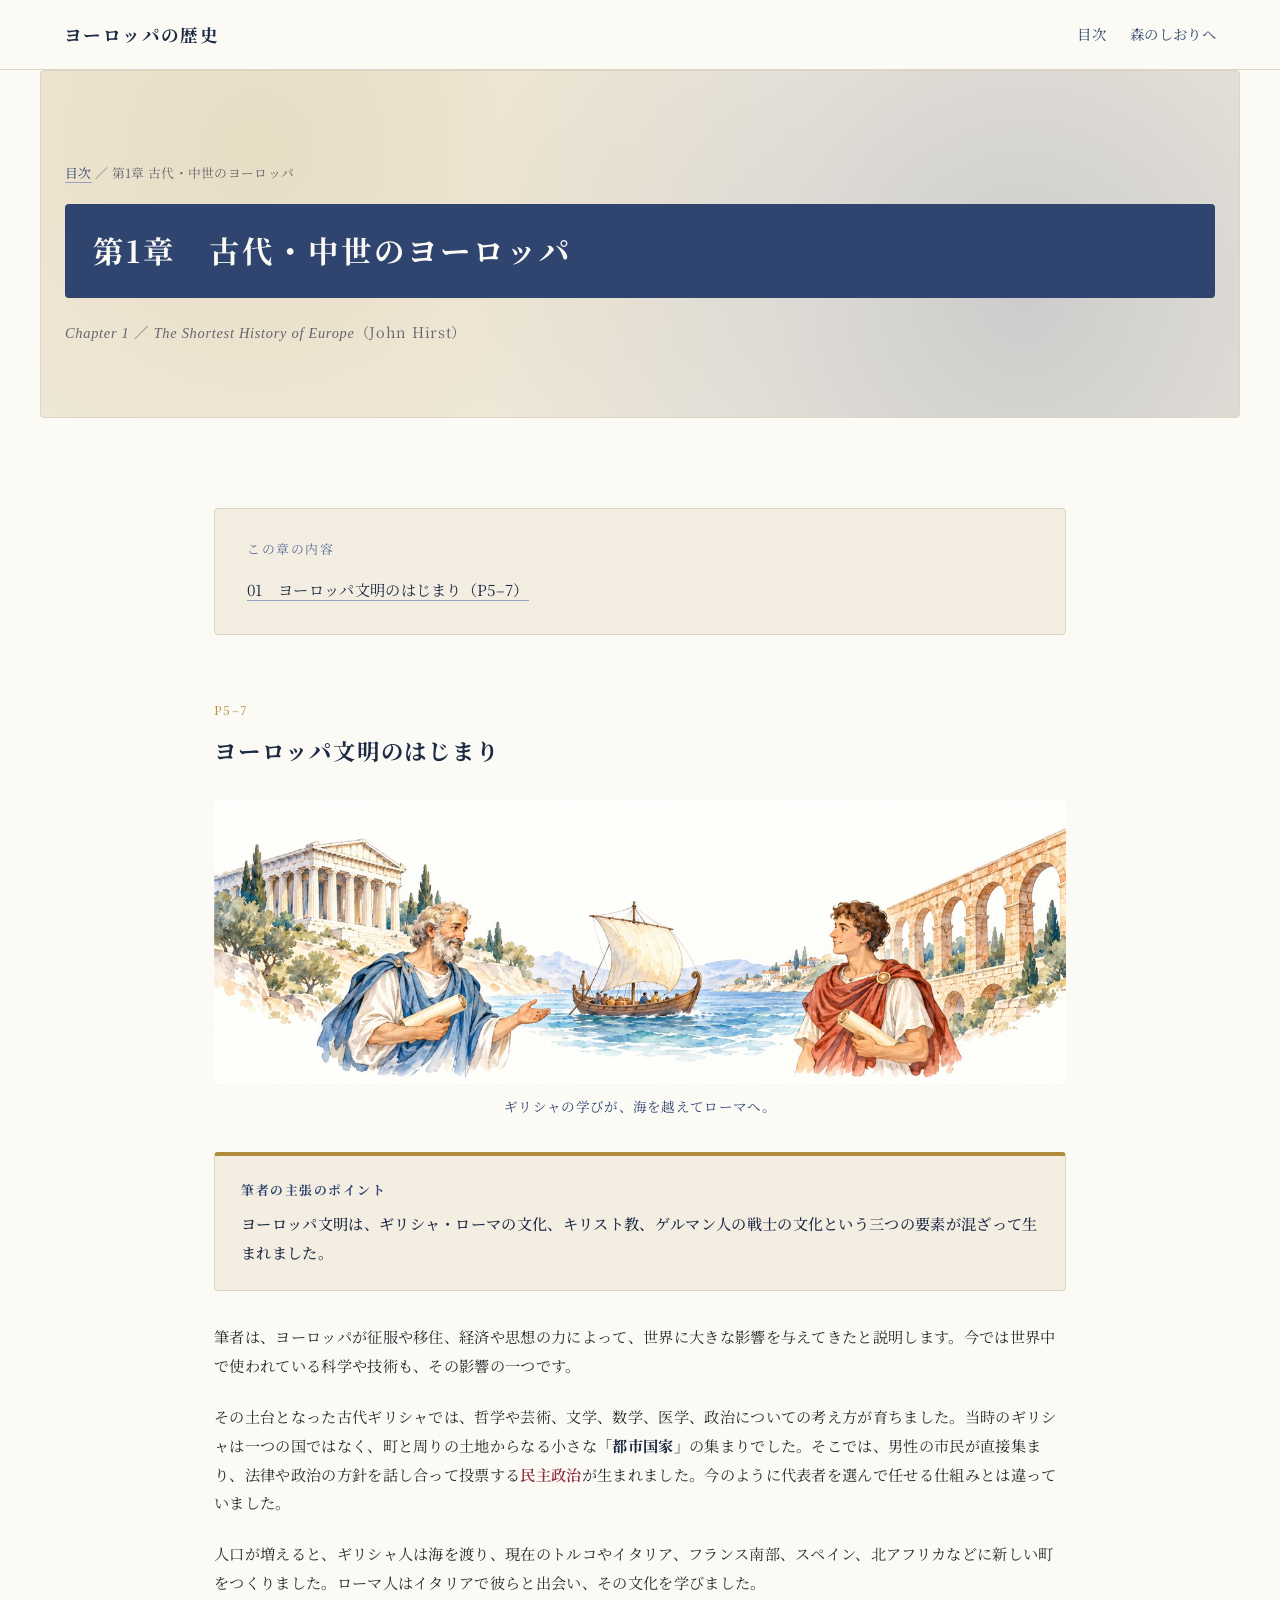
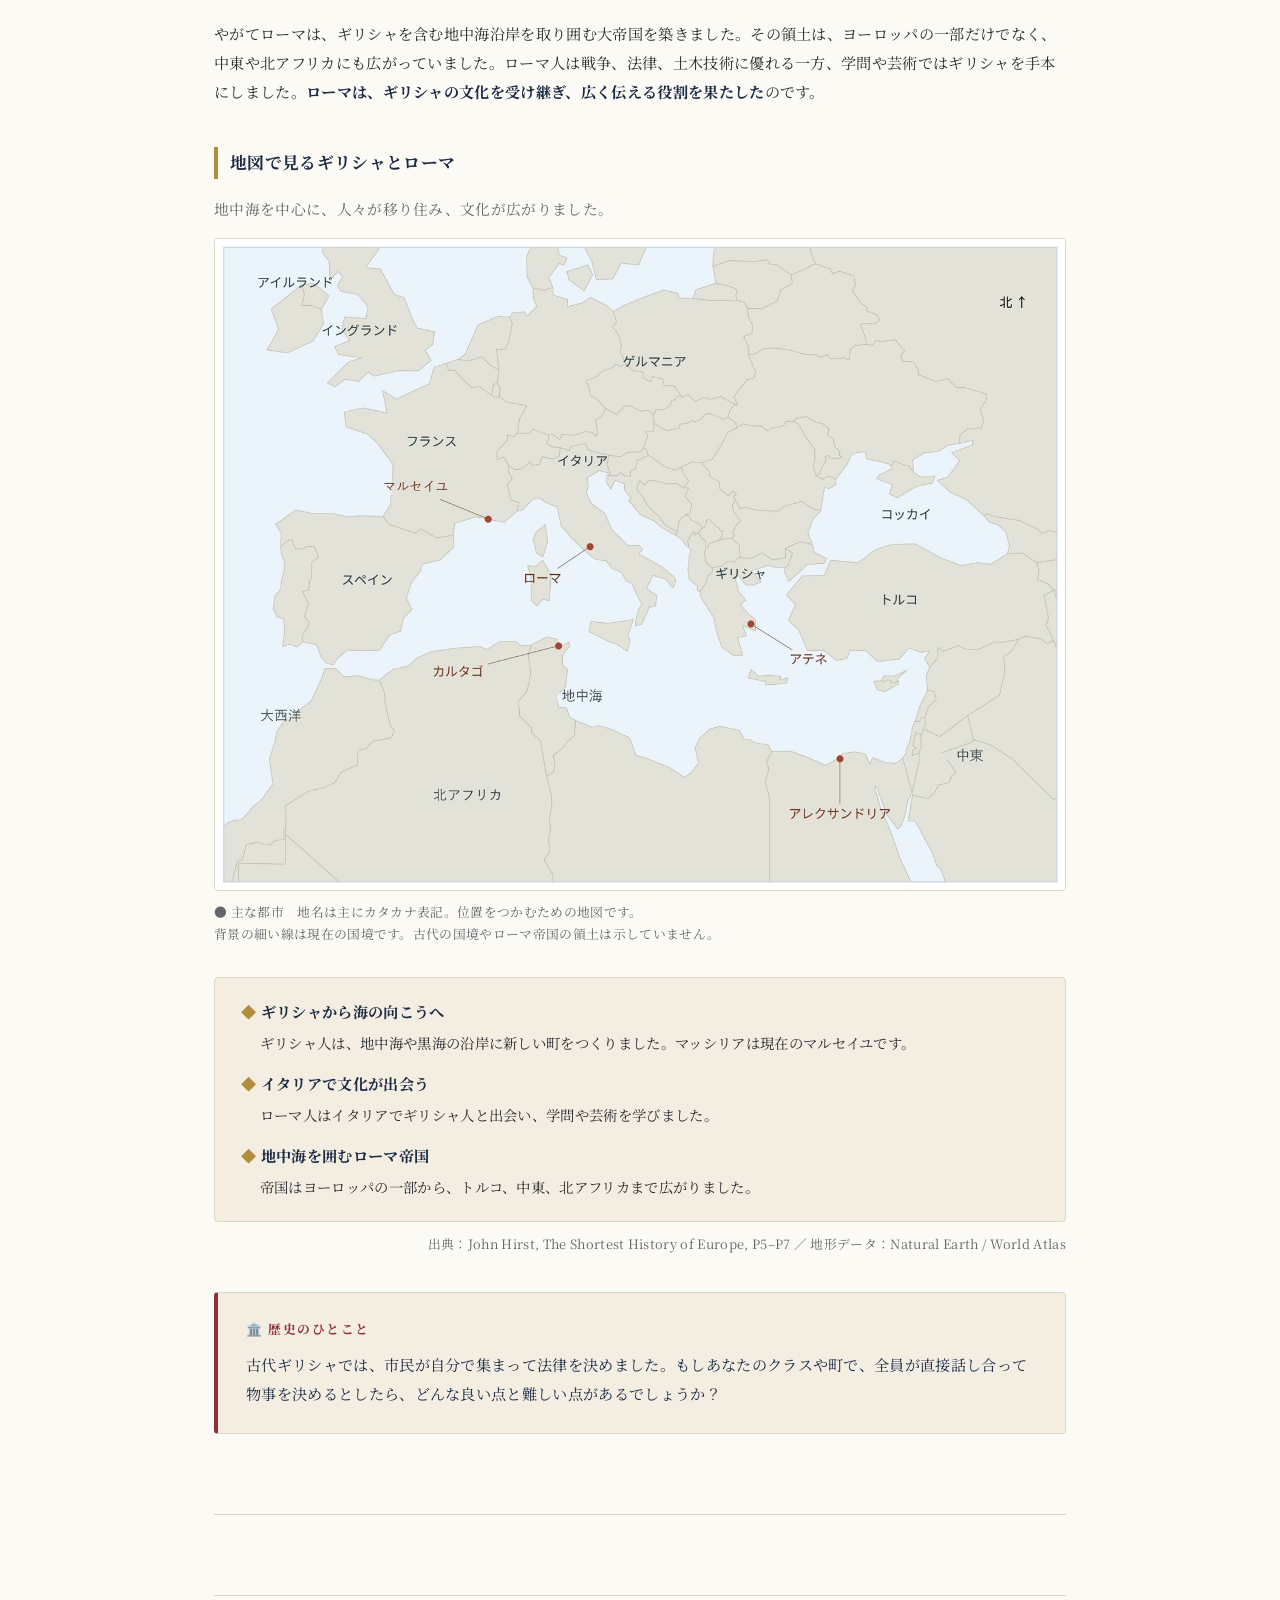
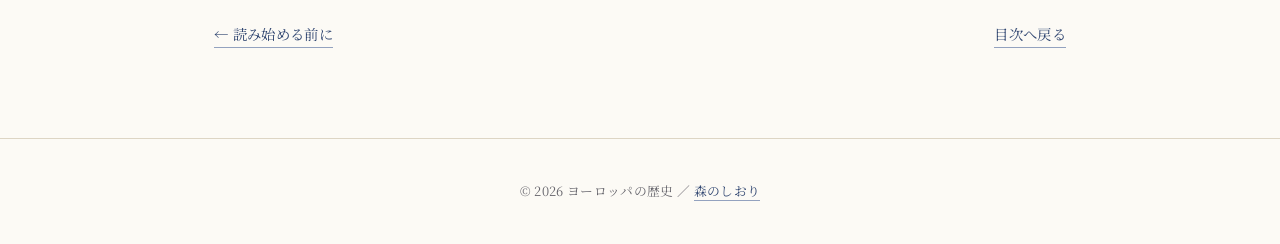
==== chapter1.html @ fc47bda6 "Add files via upload" ====
<!DOCTYPE html>
<html lang="ja">
<head>
<meta charset="UTF-8">
<meta name="viewport" content="width=device-width, initial-scale=1.0">
<title>第1章 古代・中世のヨーロッパ | ヨーロッパの歴史</title>
<link rel="stylesheet" href="style.css">
</head>
<body>

<header class="site-header">
  <div class="header-inner">
    <a class="logo" href="index.html">ヨーロッパの歴史</a>
    <nav>
      <a href="index.html#chapters">目次</a>
      <a href="https://ugj50697-art.github.io/Mori-no-shiori/">森のしおりへ</a>
    </nav>
  </div>
</header>

<section class="hero hero-sub">
  <div class="hero-inner">
    <p class="breadcrumb"><a href="index.html#chapters">目次</a> ／ 第1章 古代・中世のヨーロッパ</p>
    <h1>第1章　古代・中世のヨーロッパ</h1>
    <p class="hero-lead"><span class="book-title">Chapter 1</span> ／ <span class="book-title">The Shortest History of Europe</span>（John Hirst）</p>
  </div>
</section>

<main>

  <section class="post-section">
    <div class="section-inner">

      <nav class="post-toc">
        <p class="post-toc-title">この章の内容</p>
        <ul>
          <li><a href="#beginning">01　ヨーロッパ文明のはじまり（P5–7）</a></li>
        </ul>
      </nav>

      <article class="post" id="beginning">
        <div class="post-header">
          <p class="post-category">P5–7</p>
          <h2>ヨーロッパ文明のはじまり</h2>
        </div>

        <figure class="post-photo">
          <img src="images/greece-to-rome.jpg" alt="ギリシャの神殿と学者、海を渡る船、ローマの水道橋と若者を描いたイラスト">
          <figcaption>ギリシャの学びが、海を越えてローマへ。</figcaption>
        </figure>

        <div class="point">
          <p class="point-title">筆者の主張のポイント</p>
          <p>ヨーロッパ文明は、ギリシャ・ローマの文化、キリスト教、ゲルマン人の戦士の文化という三つの要素が混ざって生まれました。</p>
        </div>

        <div class="post-body">
          <p>筆者は、ヨーロッパが征服や移住、経済や思想の力によって、世界に大きな影響を与えてきたと説明します。今では世界中で使われている科学や技術も、その影響の一つです。</p>
          <p>その土台となった古代ギリシャでは、哲学や芸術、文学、数学、医学、政治についての考え方が育ちました。当時のギリシャは一つの国ではなく、町と周りの土地からなる小さな<strong>「都市国家」</strong>の集まりでした。そこでは、男性の市民が直接集まり、法律や政治の方針を話し合って投票する<span class="accent">民主政治</span>が生まれました。今のように代表者を選んで任せる仕組みとは違っていました。</p>
          <p>人口が増えると、ギリシャ人は海を渡り、現在のトルコやイタリア、フランス南部、スペイン、北アフリカなどに新しい町をつくりました。ローマ人はイタリアで彼らと出会い、その文化を学びました。</p>
          <p>やがてローマは、ギリシャを含む地中海沿岸を取り囲む大帝国を築きました。その領土は、ヨーロッパの一部だけでなく、中東や北アフリカにも広がっていました。ローマ人は戦争、法律、土木技術に優れる一方、学問や芸術ではギリシャを手本にしました。<strong>ローマは、ギリシャの文化を受け継ぎ、広く伝える役割を果たした</strong>のです。</p>
        </div>

        <h3 class="table-title">地図で見るギリシャとローマ</h3>
        <p class="map-lead">地中海を中心に、人々が移り住み、文化が広がりました。</p>
        <figure class="post-photo map">
          <img src="images/greece-rome-map.jpg" alt="地中海周辺の地図。ローマ、アテネ、マッシリア、カルタゴ、アレクサンドリアの位置を示している">
          <figcaption>● 主な都市　地名は主にカタカナ表記。位置をつかむための地図です。<br>背景の細い線は現在の国境です。古代の国境やローマ帝国の領土は示していません。</figcaption>
        </figure>

        <dl class="map-points">
          <dt>ギリシャから海の向こうへ</dt>
          <dd>ギリシャ人は、地中海や黒海の沿岸に新しい町をつくりました。マッシリアは現在のマルセイユです。</dd>
          <dt>イタリアで文化が出会う</dt>
          <dd>ローマ人はイタリアでギリシャ人と出会い、学問や芸術を学びました。</dd>
          <dt>地中海を囲むローマ帝国</dt>
          <dd>帝国はヨーロッパの一部から、トルコ、中東、北アフリカまで広がりました。</dd>
        </dl>
        <p class="source-note">出典：John Hirst, The Shortest History of Europe, P5–P7 ／ 地形データ：Natural Earth / World Atlas</p>

        <aside class="note">
          <p class="note-title">🏛️ 歴史のひとこと</p>
          <p>古代ギリシャでは、市民が自分で集まって法律を決めました。もしあなたのクラスや町で、全員が直接話し合って物事を決めるとしたら、どんな良い点と難しい点があるでしょうか？</p>
        </aside>
      </article>

      <nav class="chapter-nav">
        <a href="intro.html">← 読み始める前に</a>
        <a href="index.html#chapters">目次へ戻る</a>
      </nav>

    </div>
  </section>

</main>

<footer class="site-footer">
  <p>&copy; 2026 ヨーロッパの歴史 ／ <a href="https://ugj50697-art.github.io/Mori-no-shiori/">森のしおり</a></p>
</footer>

</body>
</html>
---- style.css ----
@import url('https://fonts.googleapis.com/css2?family=Noto+Serif+JP:wght@400;500;700&family=Shippori+Mincho:wght@400;500&display=swap');

/* 色：紺（ヨーロッパの夜空・インク）＋ワインレッド＋金（古い写本の飾り） */
:root {
  --navy-deep: #1c2a44;
  --navy: #2f4570;
  --navy-mid: #546a93;
  --navy-soft: #93a2bf;
  --parchment: #f4eee2;
  --paper: #fcfaf5;
  --ink: #2a2a30;
  --ink-soft: #66656c;
  --line: #ddd5c4;
  --accent: #8e2f3c;
  --gold: #b08d3c;
}

* {
  margin: 0;
  padding: 0;
  box-sizing: border-box;
}

body {
  font-family: "Noto Serif JP", "Shippori Mincho", serif;
  background: var(--paper);
  color: var(--ink);
  line-height: 1.9;
  letter-spacing: 0.02em;
}

a {
  color: inherit;
  text-decoration: none;
}

/* Header */
.site-header {
  position: sticky;
  top: 0;
  z-index: 10;
  background: rgba(252, 250, 245, 0.92);
  backdrop-filter: blur(6px);
  border-bottom: 1px solid var(--line);
}

.header-inner {
  max-width: 1200px;
  margin: 0 auto;
  padding: 18px 24px;
  display: flex;
  justify-content: space-between;
  align-items: center;
  gap: 16px;
}

.logo {
  font-size: 1.1rem;
  font-weight: 700;
  color: var(--navy-deep);
  letter-spacing: 0.08em;
}

.site-header nav {
  display: flex;
  flex-wrap: wrap;
  gap: 8px 24px;
}

.site-header nav a {
  font-size: 0.9rem;
  color: var(--navy);
  border-bottom: 1px solid transparent;
  padding-bottom: 2px;
  transition: border-color 0.2s;
}

.site-header nav a:hover {
  border-color: var(--navy-mid);
}

/* Hero */
.hero {
  max-width: 1200px;
  width: calc(100% - 48px);
  margin: 0 auto;
  background:
    radial-gradient(circle at 18% 22%, rgba(176, 141, 60, 0.18), transparent 55%),
    radial-gradient(circle at 82% 65%, rgba(47, 69, 112, 0.2), transparent 55%),
    var(--parchment);
  border: 1px solid var(--line);
  border-radius: 4px;
}

.hero-inner {
  padding: 120px 24px 100px;
  text-align: center;
}

.hero h1 {
  font-size: clamp(2.1rem, 5vw, 3rem);
  color: var(--navy-deep);
  font-weight: 700;
  letter-spacing: 0.12em;
  margin-bottom: 20px;
}

.hero-catch {
  font-family: "Shippori Mincho", "Noto Serif JP", serif;
  font-size: clamp(1.15rem, 2.6vw, 1.5rem);
  color: var(--navy);
  letter-spacing: 0.15em;
  margin-bottom: 14px;
}

.hero-lead {
  color: var(--ink-soft);
  font-size: 0.9rem;
  letter-spacing: 0.05em;
}

.hero-message {
  max-width: 640px;
  margin: 44px auto 0;
  padding: 28px 28px 24px;
  background: var(--paper);
  border: 1px solid var(--line);
  border-top: 4px solid var(--gold);
  border-radius: 4px;
}

.hero-message-title {
  font-family: "Shippori Mincho", "Noto Serif JP", serif;
  font-size: clamp(1.15rem, 3vw, 1.4rem);
  font-weight: 700;
  color: var(--navy-deep);
  letter-spacing: 0.1em;
  margin-bottom: 14px;
}

.hero-message p:not(.hero-message-title) {
  font-size: 0.95rem;
}

.book-title {
  font-family: 'Georgia', serif;
  font-style: italic;
}

/* Section shared */
.section-inner {
  max-width: 1200px;
  margin: 0 auto;
  padding: 90px 24px;
}

h2 {
  display: flex;
  align-items: baseline;
  gap: 12px;
  font-size: 1.5rem;
  color: var(--navy-deep);
  margin-bottom: 48px;
  letter-spacing: 0.08em;
}

h2 span {
  font-family: 'Georgia', serif;
  font-size: 0.75rem;
  letter-spacing: 0.15em;
  color: var(--gold);
  text-transform: uppercase;
}

/* 時代ごとの目次（年表風） */
.timeline {
  list-style: none;
  border-left: 2px solid var(--line);
  margin-left: 8px;
}

.era {
  position: relative;
  padding: 0 0 48px 36px;
}

.era:last-child {
  padding-bottom: 0;
}

.era::before {
  content: "";
  position: absolute;
  left: -9px;
  top: 8px;
  width: 16px;
  height: 16px;
  border-radius: 50%;
  background: var(--paper);
  border: 3px solid var(--gold);
}

.era-label {
  font-family: 'Georgia', serif;
  font-size: 0.75rem;
  color: var(--gold);
  letter-spacing: 0.15em;
  text-transform: uppercase;
}

.era h3 {
  font-size: 1.2rem;
  color: var(--navy-deep);
  margin-bottom: 14px;
  letter-spacing: 0.06em;
}

.chapter-list {
  list-style: none;
  display: grid;
  grid-template-columns: repeat(auto-fill, minmax(280px, 1fr));
  gap: 16px;
}

.chapter-list > li > a,
.chapter-list .ready,
.chapter-list .soon {
  display: block;
  height: 100%;
  background: var(--parchment);
  border: 1px solid var(--line);
  border-radius: 4px;
  padding: 18px 22px;
  font-size: 0.95rem;
  color: var(--navy-deep);
  transition: transform 0.2s, box-shadow 0.2s, border-color 0.2s;
}

.chapter-list > li > a:hover,
.chapter-list .ready:hover {
  transform: translateY(-3px);
  border-color: var(--gold);
  box-shadow: 0 10px 20px rgba(28, 42, 68, 0.08);
}

/* 公開済みの章：金の線で目立たせ、中の要約へのリンクも並べる */
.chapter-list .ready {
  border-top: 3px solid var(--gold);
}

.ready-title {
  display: block;
  font-weight: 700;
  color: var(--navy-deep);
}

.chapter-sub {
  list-style: none;
  margin-top: 10px;
  padding-top: 10px;
  border-top: 1px dashed var(--line);
}

.chapter-sub li + li {
  margin-top: 4px;
}

.chapter-sub a {
  font-size: 0.85rem;
  color: var(--navy);
  border-bottom: 1px solid transparent;
  transition: color 0.2s, border-color 0.2s;
}

.chapter-sub a:hover {
  color: var(--accent);
  border-color: var(--accent);
}

.chapter-list .tag {
  display: inline-block;
  margin-left: 8px;
  padding: 0 8px;
  font-size: 0.7rem;
  color: var(--ink-soft);
  border: 1px solid var(--line);
  border-radius: 10px;
  vertical-align: middle;
}

.toc-note {
  margin-top: 32px;
  font-size: 0.8rem;
  color: var(--ink-soft);
}

.chapter-list .num {
  display: block;
  font-family: 'Georgia', serif;
  font-size: 0.75rem;
  color: var(--accent);
  letter-spacing: 0.12em;
}

.chapter-list .soon {
  color: var(--ink-soft);
  background: transparent;
  border-style: dashed;
}

/* 姉妹サイト（森のしおり）への案内 */
.sister {
  border-top: 1px solid var(--line);
}

.sister-card {
  display: flex;
  align-items: center;
  gap: 28px;
  background: var(--parchment);
  border: 1px solid var(--line);
  border-left: 4px solid #3d5c46;
  border-radius: 4px;
  padding: 32px 36px;
  transition: transform 0.2s, box-shadow 0.2s;
}

.sister-card:hover {
  transform: translateY(-3px);
  box-shadow: 0 10px 20px rgba(28, 42, 68, 0.08);
}

.sister-icon {
  flex-shrink: 0;
  width: 64px;
  height: 64px;
  border-radius: 50%;
  background: #3d5c46;
  display: flex;
  align-items: center;
  justify-content: center;
  font-size: 1.6rem;
}

.sister-name {
  font-weight: 700;
  color: #24382c;
  margin-bottom: 4px;
}

.sister-desc {
  font-size: 0.9rem;
  color: var(--ink-soft);
}

/* Sub-page hero (章のページ) */
.hero-sub .hero-inner {
  padding: 90px 24px 70px;
  text-align: left;
}

.breadcrumb {
  font-size: 0.8rem;
  color: var(--ink-soft);
  margin-bottom: 18px;
}

.breadcrumb a {
  color: var(--navy);
  border-bottom: 1px solid var(--navy-soft);
}

.hero-sub h1 {
  font-size: clamp(1.4rem, 3.2vw, 1.9rem);
  color: var(--paper);
  background: var(--navy);
  padding: 18px 28px;
  border-radius: 4px;
  letter-spacing: 0.1em;
  margin-bottom: 20px;
}

/* 章の本文 */
.post-section .section-inner {
  max-width: 900px;
}

.post-body p {
  margin-bottom: 22px;
  font-size: 0.95rem;
}

.post-body h3 {
  font-size: 1.15rem;
  color: var(--navy-deep);
  margin: 40px 0 16px;
  padding-left: 12px;
  border-left: 4px solid var(--gold);
}

.post-body strong {
  color: var(--navy-deep);
}

.post-body .accent {
  color: var(--accent);
  font-weight: 600;
}

/* 章内の目次 */
.post-toc {
  background: var(--parchment);
  border: 1px solid var(--line);
  border-radius: 4px;
  padding: 28px 32px;
  margin-bottom: 64px;
}

.post-toc-title {
  font-size: 0.8rem;
  color: var(--navy-mid);
  letter-spacing: 0.12em;
  margin-bottom: 14px;
}

.post-toc ul {
  list-style: none;
}

.post-toc li + li {
  margin-top: 10px;
}

.post-toc a {
  font-size: 0.95rem;
  color: var(--navy-deep);
  border-bottom: 1px solid var(--navy-soft);
  transition: color 0.2s, border-color 0.2s;
}

.post-toc a:hover {
  color: var(--accent);
  border-color: var(--accent);
}

/* 1つの要約（ページ範囲ごと） */
.post {
  margin-bottom: 80px;
  padding-bottom: 80px;
  border-bottom: 1px solid var(--line);
  scroll-margin-top: 80px;
}

.post-category {
  font-size: 0.75rem;
  color: var(--gold);
  letter-spacing: 0.12em;
  margin-bottom: 8px;
}

.post-header h2 {
  display: block;
  font-size: 1.4rem;
  margin-bottom: 28px;
}

.post-photo {
  margin-bottom: 32px;
}

.post-photo img {
  width: 100%;
  border-radius: 4px;
  display: block;
}

.post-photo figcaption {
  margin-top: 10px;
  font-size: 0.85rem;
  color: var(--navy);
  text-align: center;
}

/* 筆者の主張のポイント */
.point {
  background: var(--parchment);
  border: 1px solid var(--line);
  border-top: 4px solid var(--gold);
  border-radius: 4px;
  padding: 22px 26px;
  margin-bottom: 32px;
}

.point-title {
  font-size: 0.8rem;
  font-weight: 700;
  color: var(--navy);
  letter-spacing: 0.12em;
  margin-bottom: 8px;
}

.point p:not(.point-title),
.point li {
  font-size: 0.95rem;
  color: var(--navy-deep);
  font-weight: 500;
}

.point ul {
  padding-left: 1.2em;
}

.point li + li {
  margin-top: 6px;
}

/* 年表 */
.table-title {
  font-size: 1.05rem;
  color: var(--navy-deep);
  margin: 40px 0 16px;
  padding-left: 12px;
  border-left: 4px solid var(--gold);
}

.chronology {
  width: 100%;
  border-collapse: collapse;
  font-size: 0.92rem;
}

.chronology th {
  background: var(--navy);
  color: var(--paper);
  font-weight: 500;
  text-align: left;
  padding: 10px 16px;
}

.chronology td {
  padding: 10px 16px;
  border-bottom: 1px solid var(--line);
  vertical-align: top;
}

.chronology td:first-child {
  white-space: nowrap;
  color: var(--accent);
  font-weight: 600;
  width: 34%;
}

.chronology tbody tr:nth-child(even) {
  background: var(--parchment);
}

/* 地図とその見どころ */
.map-lead {
  font-size: 0.92rem;
  color: var(--ink-soft);
  margin-bottom: 16px;
}

.post-photo.map img {
  border: 1px solid var(--line);
}

.post-photo.map figcaption {
  font-size: 0.8rem;
  color: var(--ink-soft);
  text-align: left;
  line-height: 1.7;
}

.map-points {
  background: var(--parchment);
  border: 1px solid var(--line);
  border-radius: 4px;
  padding: 20px 26px;
}

.map-points dt {
  font-weight: 700;
  color: var(--navy-deep);
  font-size: 0.95rem;
}

.map-points dt::before {
  content: "◆ ";
  color: var(--gold);
}

.map-points dd {
  font-size: 0.9rem;
  margin: 2px 0 14px 1.3em;
}

.map-points dd:last-child {
  margin-bottom: 0;
}

.source-note {
  margin-top: 10px;
  font-size: 0.8rem;
  color: var(--ink-soft);
  text-align: right;
}

@media (max-width: 600px) {
  .chronology td:first-child {
    white-space: normal;
  }

  .post-toc {
    padding: 22px 20px;
  }
}

/* 章末のひとこと */
.note {
  margin-top: 36px;
  padding: 24px 28px;
  background: var(--parchment);
  border: 1px solid var(--line);
  border-left: 4px solid var(--accent);
  border-radius: 4px;
}

.note-title {
  font-size: 0.8rem;
  font-weight: 700;
  color: var(--accent);
  letter-spacing: 0.12em;
  margin-bottom: 10px;
}

.note p:not(.note-title) {
  font-size: 0.95rem;
  color: var(--navy-deep);
  line-height: 1.9;
}

.chapter-nav {
  display: flex;
  justify-content: space-between;
  gap: 16px;
  margin-top: 56px;
  padding-top: 24px;
  border-top: 1px solid var(--line);
  font-size: 0.9rem;
}

.chapter-nav a {
  color: var(--navy);
  border-bottom: 1px solid var(--navy-soft);
}

/* Footer */
.site-footer {
  text-align: center;
  padding: 40px 24px;
  color: var(--ink-soft);
  font-size: 0.8rem;
  border-top: 1px solid var(--line);
}

.site-footer a {
  color: var(--navy);
  border-bottom: 1px solid var(--navy-soft);
}

@media (max-width: 600px) {
  .hero {
    width: calc(100% - 32px);
  }

  .hero-inner {
    padding: 80px 16px 64px;
  }

  .section-inner {
    padding: 64px 16px;
  }

  .header-inner {
    padding: 14px 16px;
  }

  .sister-card {
    padding: 24px 20px;
    gap: 18px;
  }
}
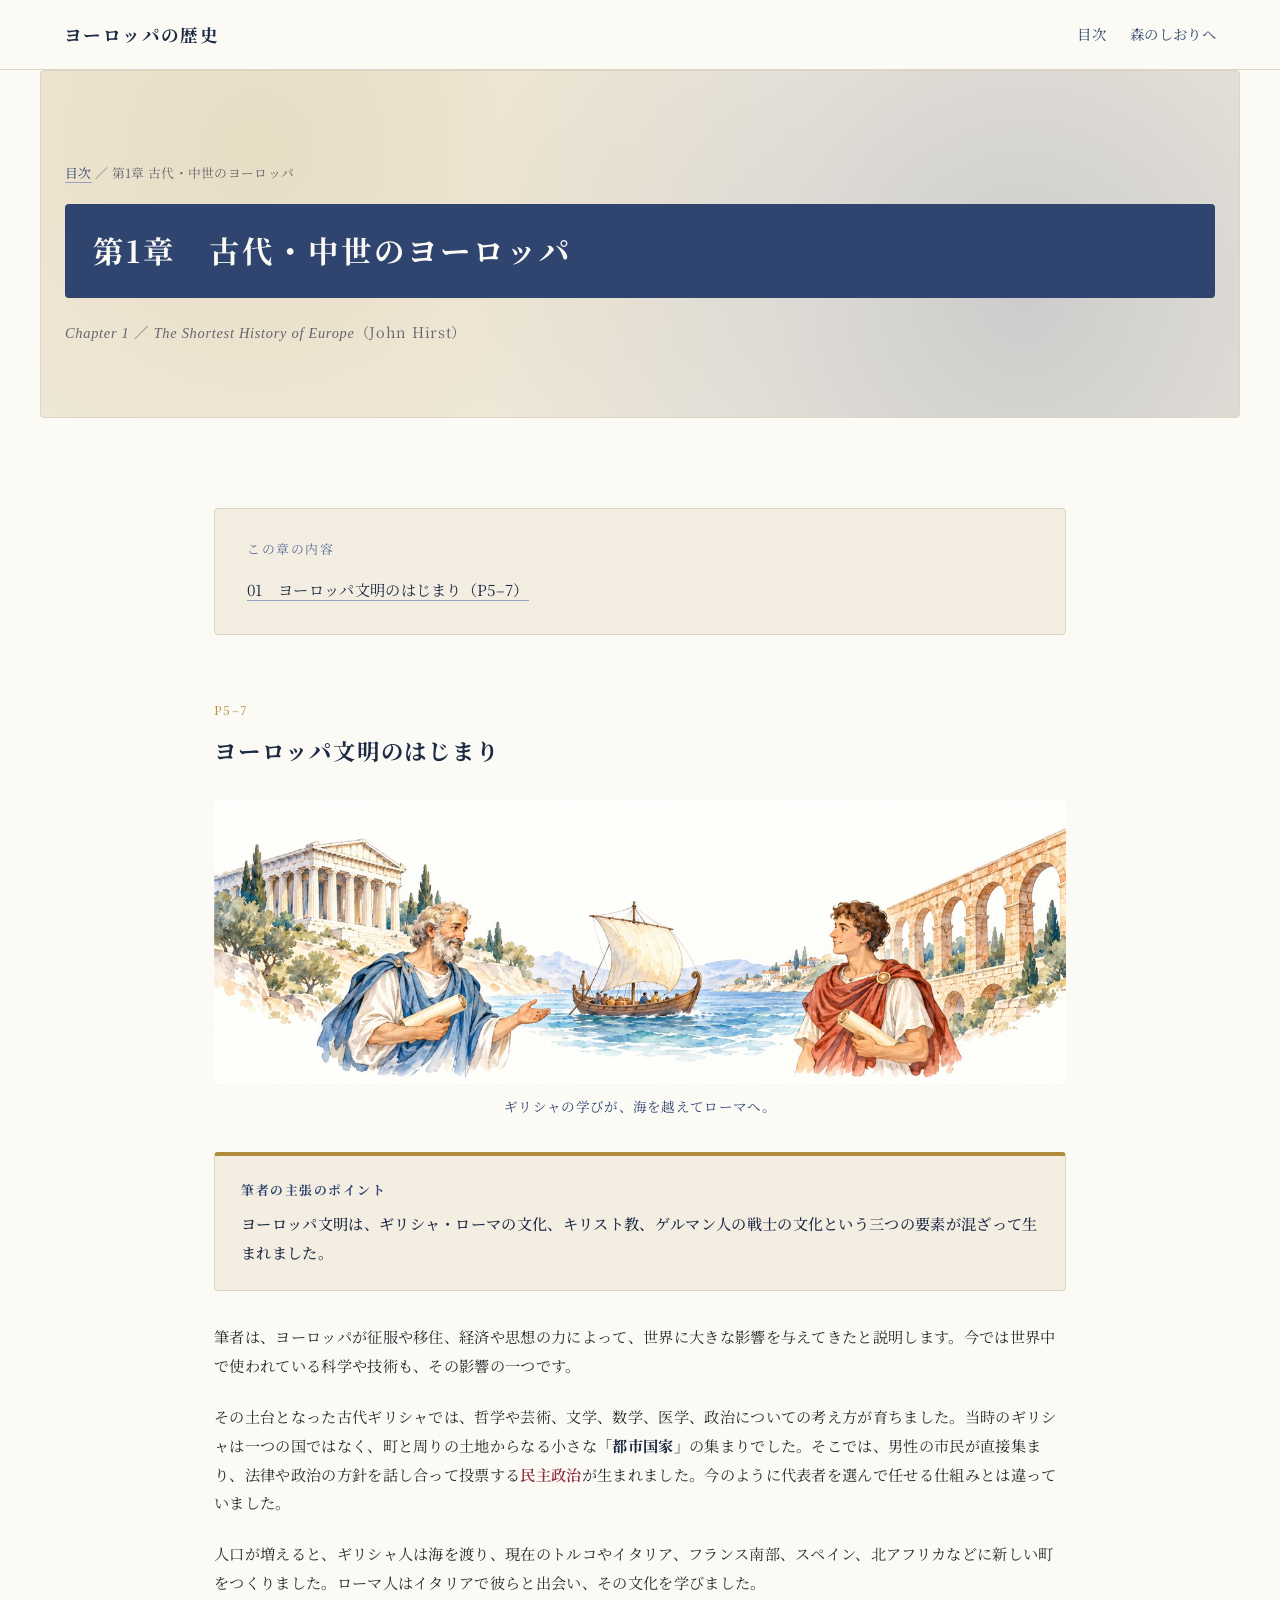
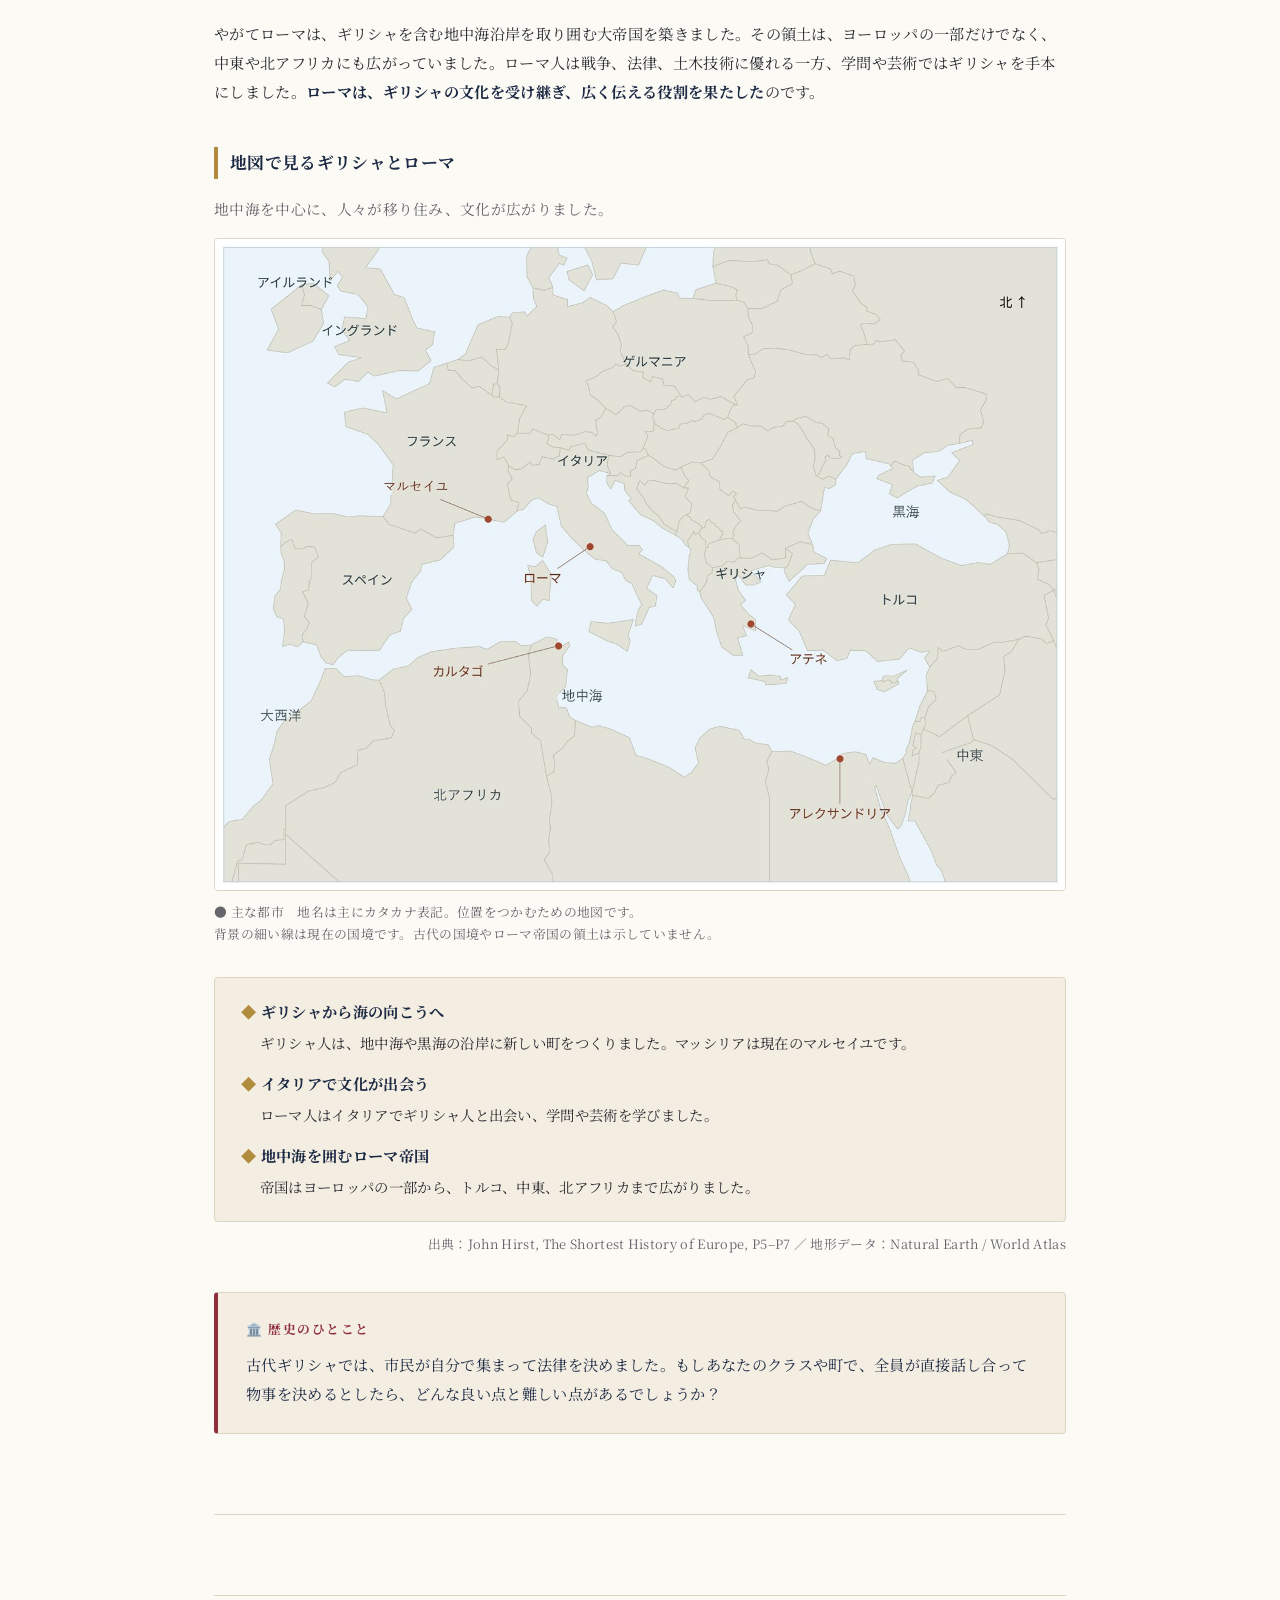
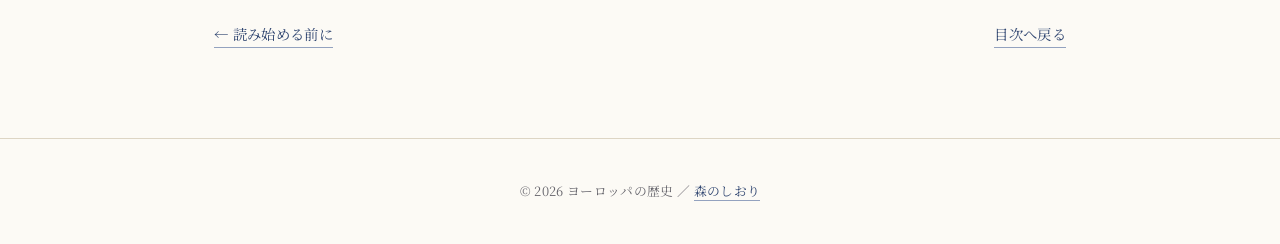
==== commit ac668f26: "Add files via upload" ====
--- a/chapter1.html
+++ b/chapter1.html
@@ -64,7 +64,7 @@
         <h3 class="table-title">地図で見るギリシャとローマ</h3>
         <p class="map-lead">地中海を中心に、人々が移り住み、文化が広がりました。</p>
         <figure class="post-photo map">
-          <img src="images/greece-rome-map.jpg" alt="地中海周辺の地図。ローマ、アテネ、マッシリア、カルタゴ、アレクサンドリアの位置を示している">
+          <img src="images/greece-rome-map.jpg?v=2" alt="地中海周辺の地図。ローマ、アテネ、マッシリア、カルタゴ、アレクサンドリアの位置を示している">
           <figcaption>● 主な都市　地名は主にカタカナ表記。位置をつかむための地図です。<br>背景の細い線は現在の国境です。古代の国境やローマ帝国の領土は示していません。</figcaption>
         </figure>
 
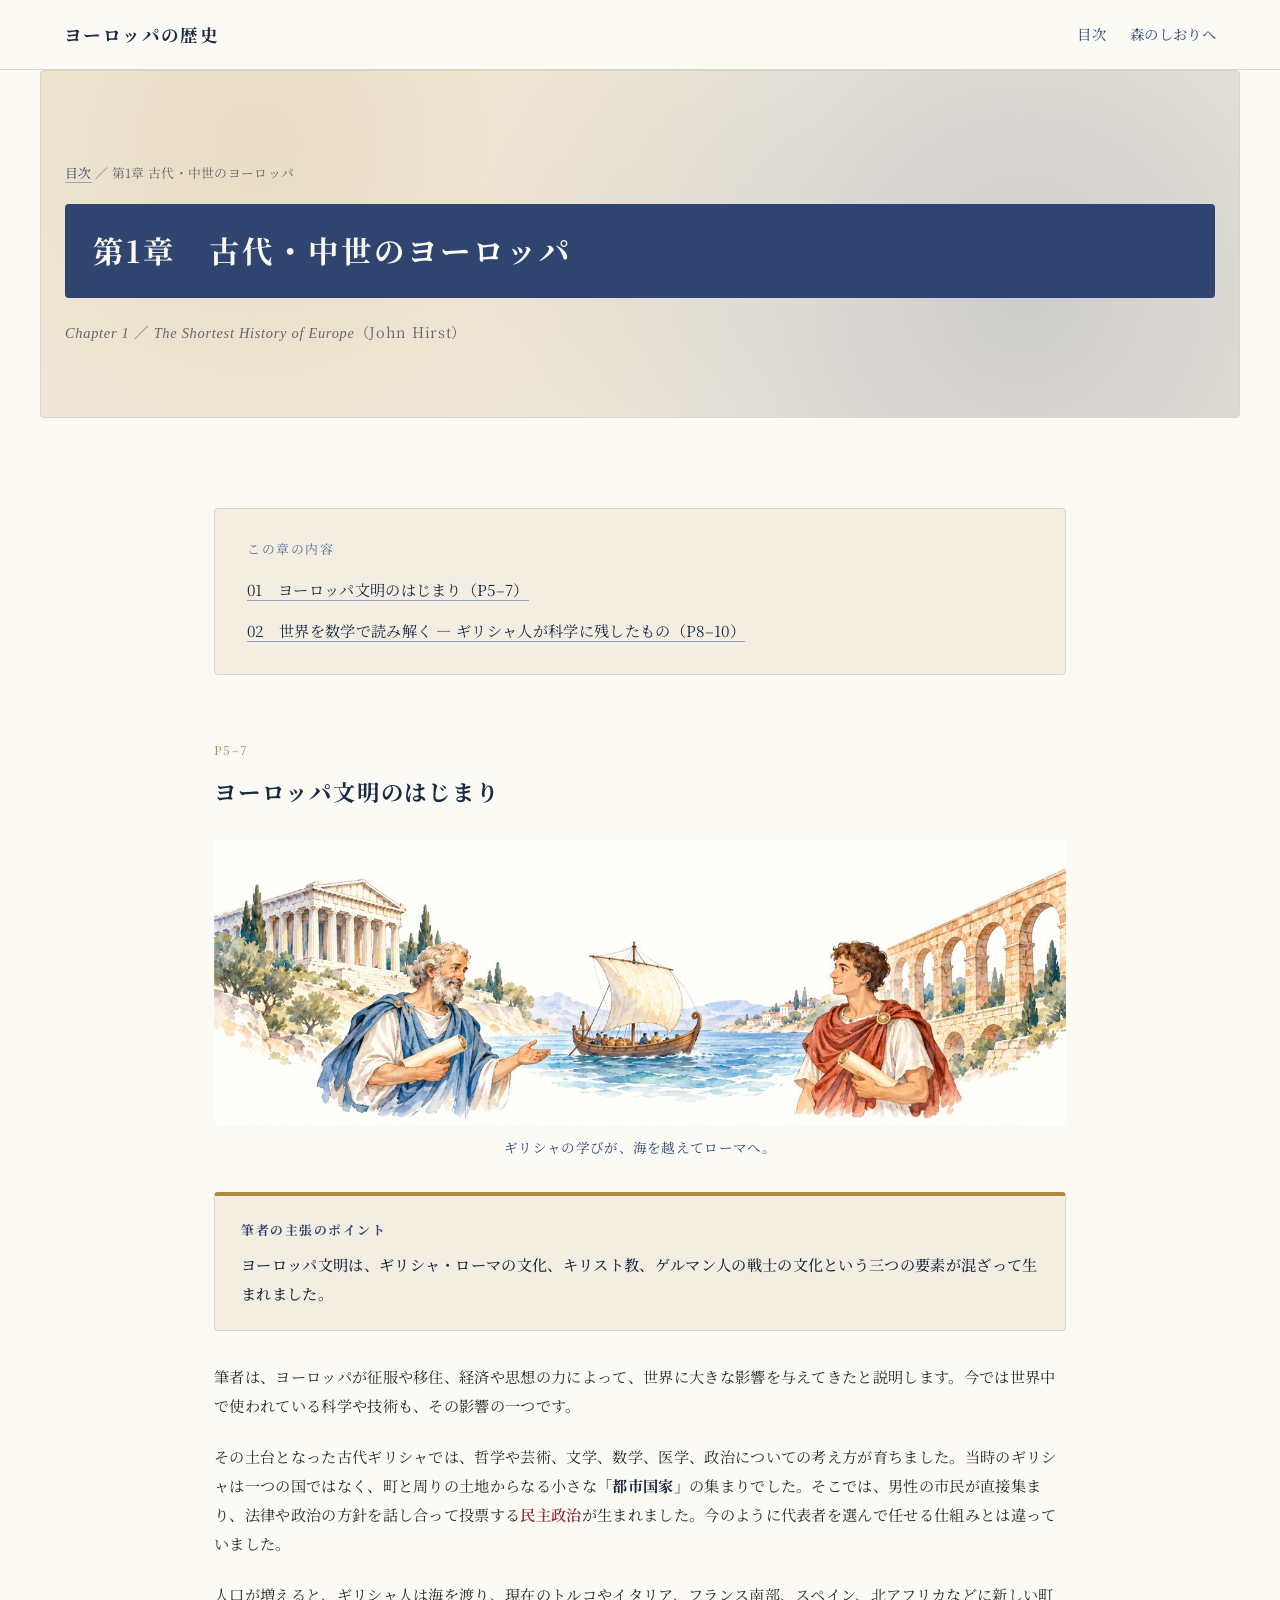
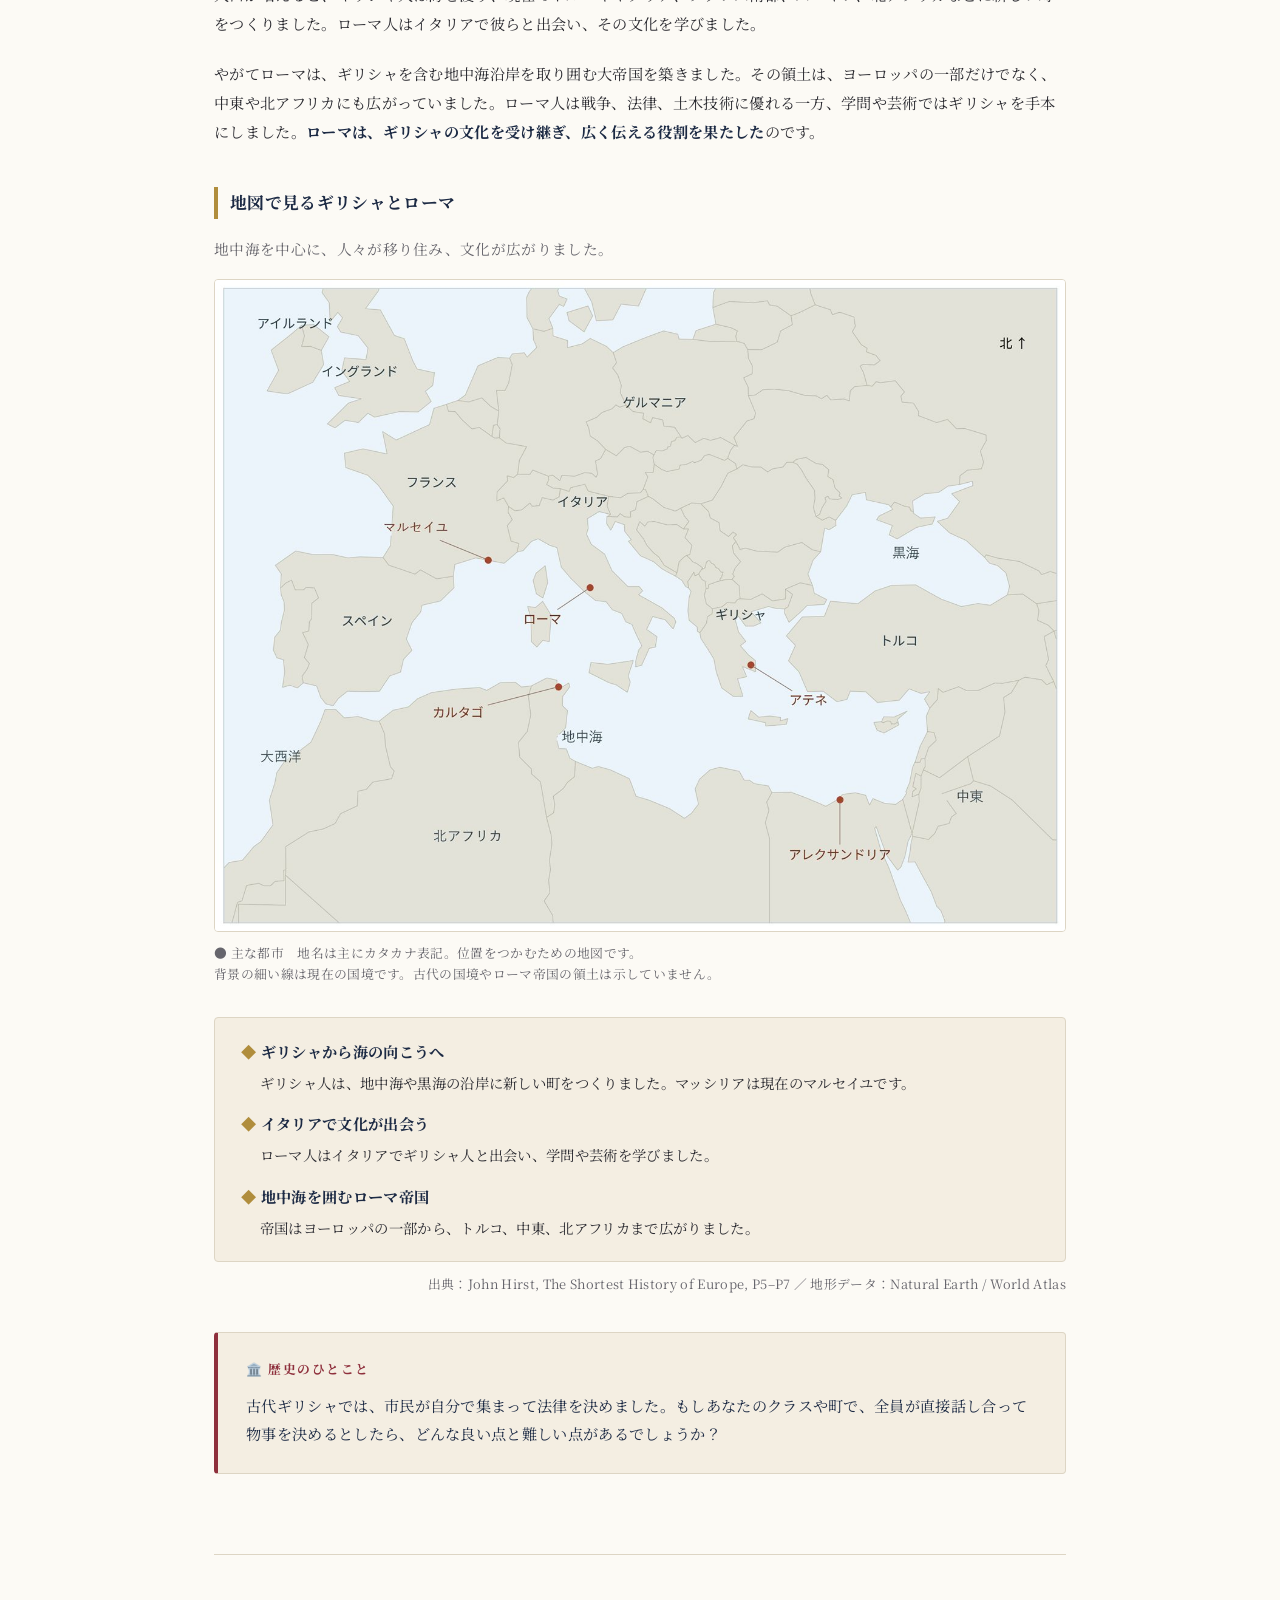
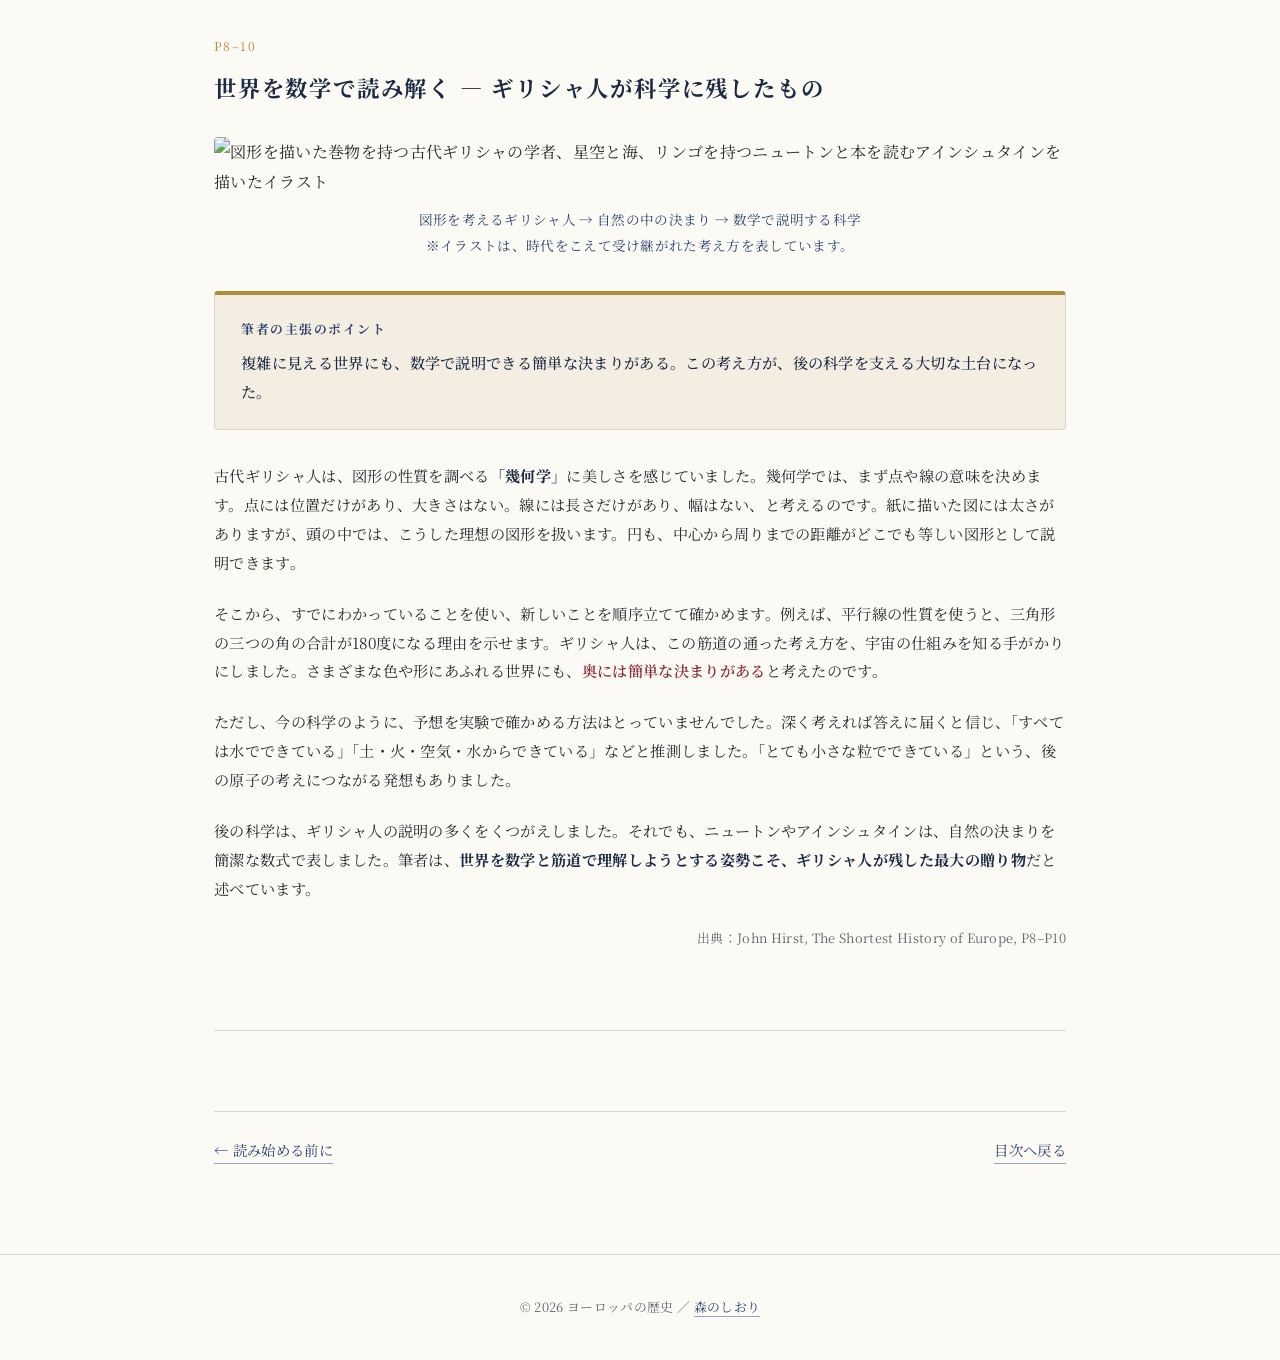
==== commit 759682f5: "Add files via upload" ====
--- a/chapter1.html
+++ b/chapter1.html
@@ -35,6 +35,7 @@
         <p class="post-toc-title">この章の内容</p>
         <ul>
           <li><a href="#beginning">01　ヨーロッパ文明のはじまり（P5–7）</a></li>
+          <li><a href="#greek-science">02　世界を数学で読み解く ― ギリシャ人が科学に残したもの（P8–10）</a></li>
         </ul>
       </nav>
 
@@ -84,6 +85,32 @@
         </aside>
       </article>
 
+      <article class="post" id="greek-science">
+        <div class="post-header">
+          <p class="post-category">P8–10</p>
+          <h2>世界を数学で読み解く ― ギリシャ人が科学に残したもの</h2>
+        </div>
+
+        <figure class="post-photo">
+          <img src="images/greek-geometry-science.jpg" alt="図形を描いた巻物を持つ古代ギリシャの学者、星空と海、リンゴを持つニュートンと本を読むアインシュタインを描いたイラスト">
+          <figcaption>図形を考えるギリシャ人 → 自然の中の決まり → 数学で説明する科学<br>※イラストは、時代をこえて受け継がれた考え方を表しています。</figcaption>
+        </figure>
+
+        <div class="point">
+          <p class="point-title">筆者の主張のポイント</p>
+          <p>複雑に見える世界にも、数学で説明できる簡単な決まりがある。この考え方が、後の科学を支える大切な土台になった。</p>
+        </div>
+
+        <div class="post-body">
+          <p>古代ギリシャ人は、図形の性質を調べる<strong>「幾何学」</strong>に美しさを感じていました。幾何学では、まず点や線の意味を決めます。点には位置だけがあり、大きさはない。線には長さだけがあり、幅はない、と考えるのです。紙に描いた図には太さがありますが、頭の中では、こうした理想の図形を扱います。円も、中心から周りまでの距離がどこでも等しい図形として説明できます。</p>
+          <p>そこから、すでにわかっていることを使い、新しいことを順序立てて確かめます。例えば、平行線の性質を使うと、三角形の三つの角の合計が180度になる理由を示せます。ギリシャ人は、この筋道の通った考え方を、宇宙の仕組みを知る手がかりにしました。さまざまな色や形にあふれる世界にも、<span class="accent">奥には簡単な決まりがある</span>と考えたのです。</p>
+          <p>ただし、今の科学のように、予想を実験で確かめる方法はとっていませんでした。深く考えれば答えに届くと信じ、「すべては水でできている」「土・火・空気・水からできている」などと推測しました。「とても小さな粒でできている」という、後の原子の考えにつながる発想もありました。</p>
+          <p>後の科学は、ギリシャ人の説明の多くをくつがえしました。それでも、ニュートンやアインシュタインは、自然の決まりを簡潔な数式で表しました。筆者は、<strong>世界を数学と筋道で理解しようとする姿勢こそ、ギリシャ人が残した最大の贈り物</strong>だと述べています。</p>
+        </div>
+
+        <p class="source-note">出典：John Hirst, The Shortest History of Europe, P8–P10</p>
+      </article>
+
       <nav class="chapter-nav">
         <a href="intro.html">← 読み始める前に</a>
         <a href="index.html#chapters">目次へ戻る</a>
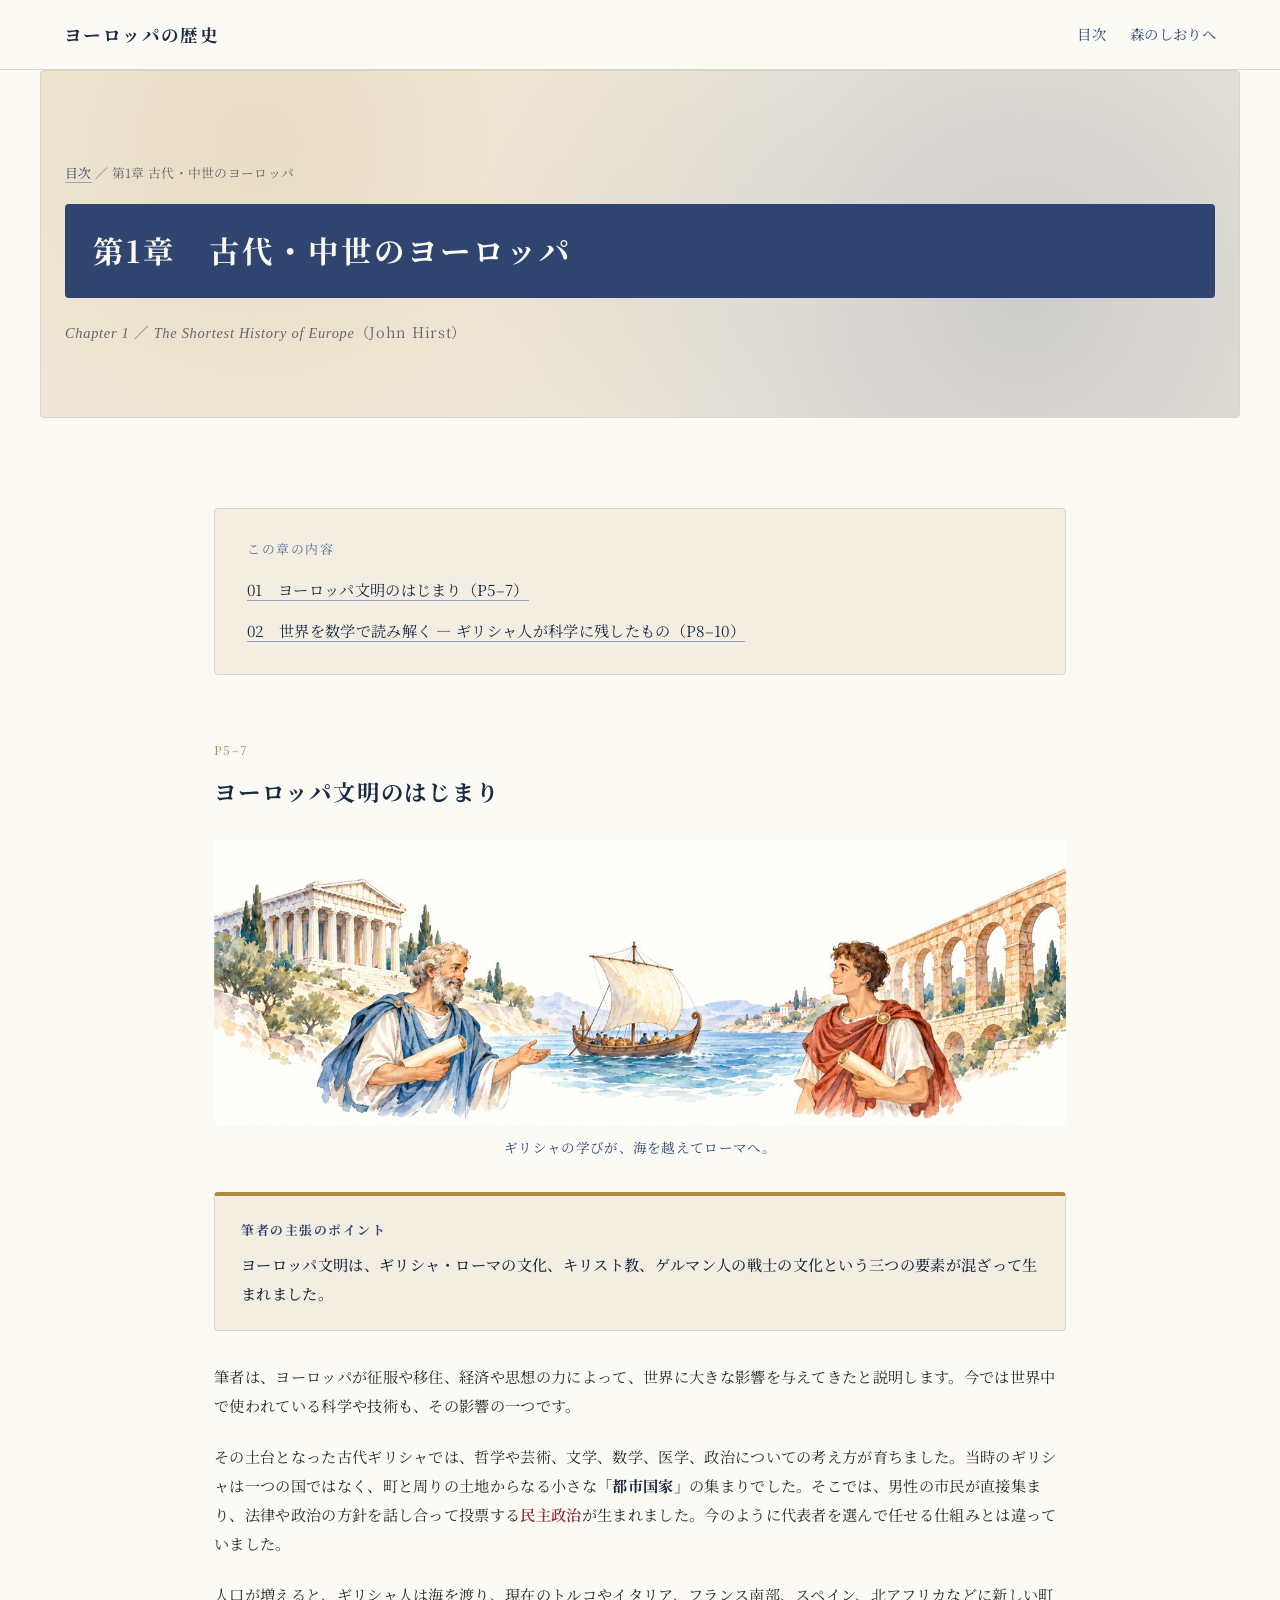
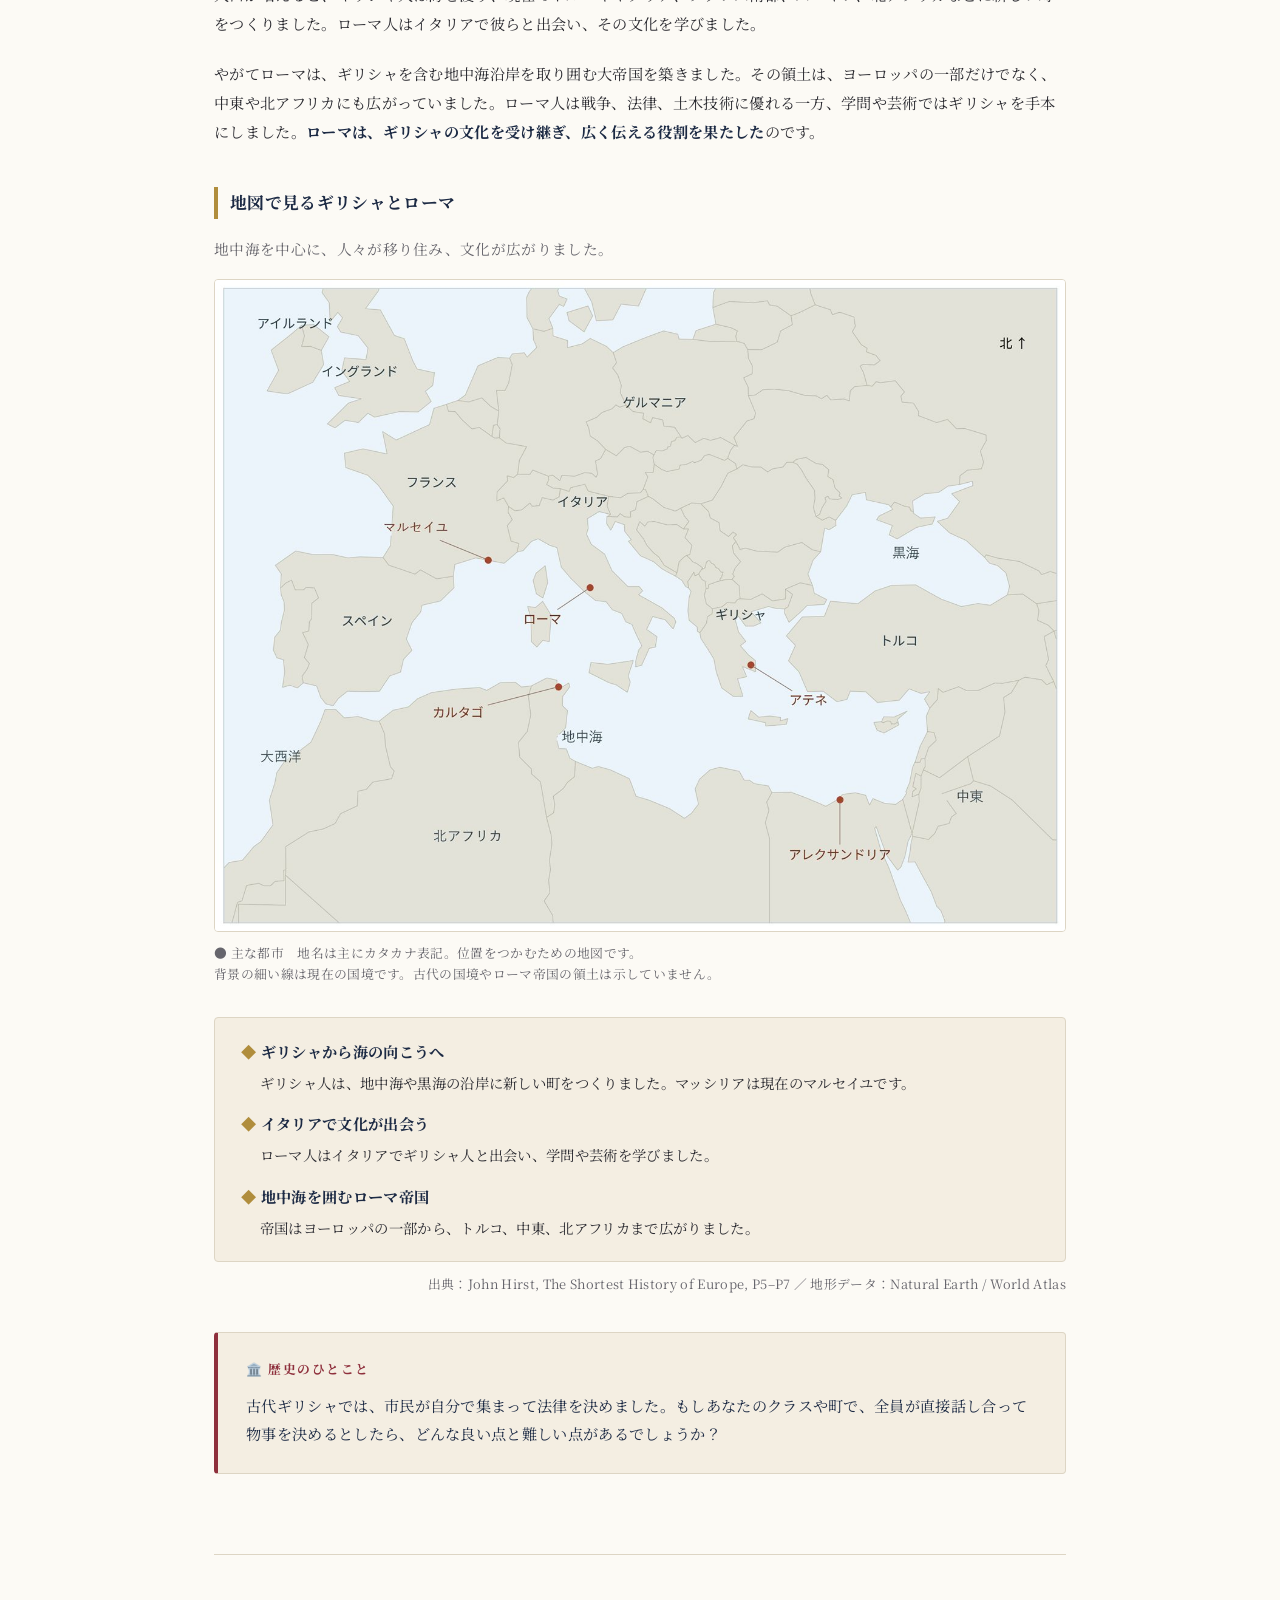
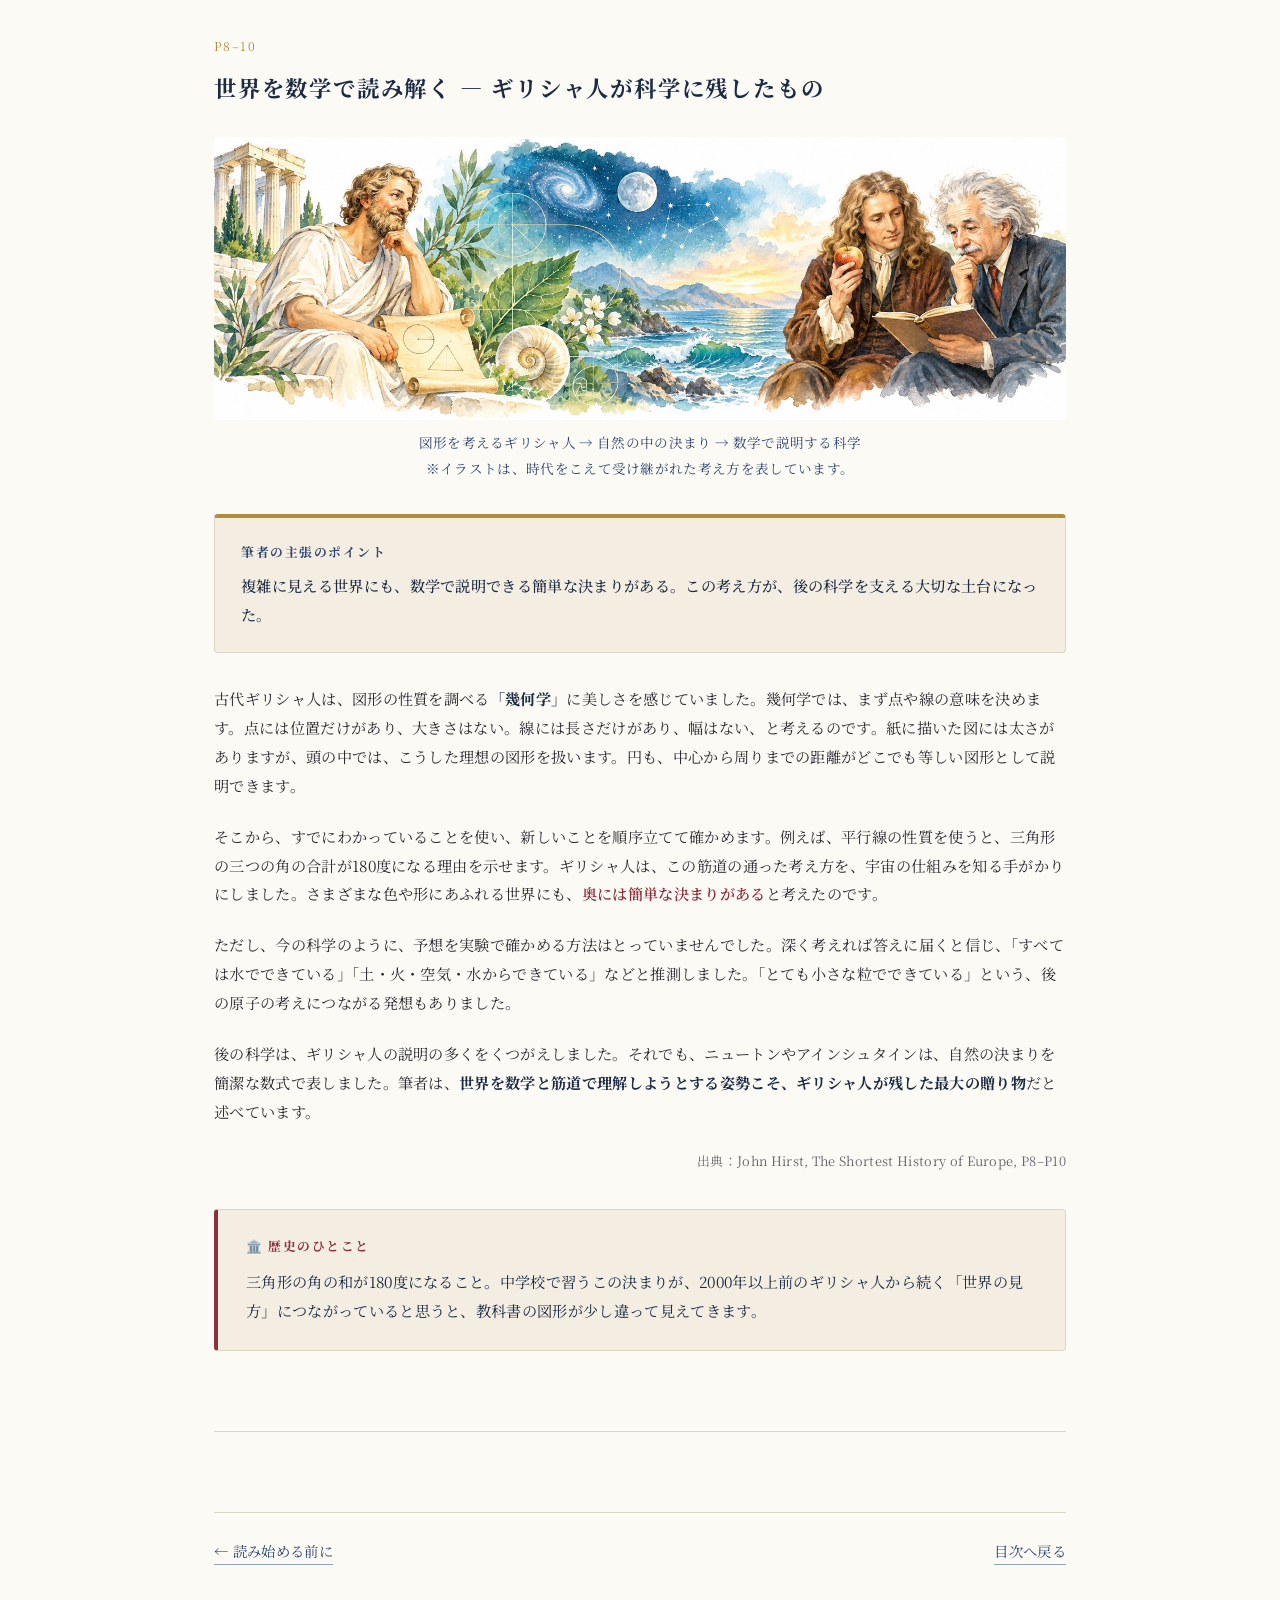
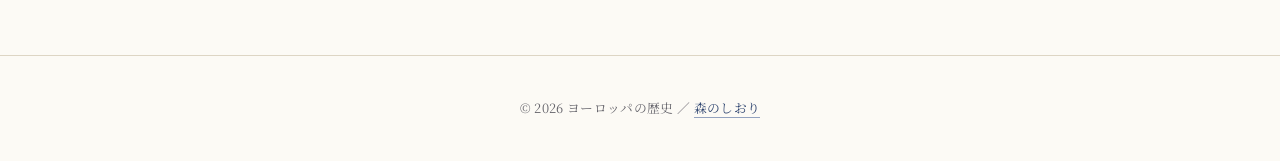
==== commit bf087e27: "Add files via upload" ====
--- a/chapter1.html
+++ b/chapter1.html
@@ -109,6 +109,11 @@
         </div>
 
         <p class="source-note">出典：John Hirst, The Shortest History of Europe, P8–P10</p>
+
+        <aside class="note">
+          <p class="note-title">🏛️ 歴史のひとこと</p>
+          <p>三角形の角の和が180度になること。中学校で習うこの決まりが、2000年以上前のギリシャ人から続く「世界の見方」につながっていると思うと、教科書の図形が少し違って見えてきます。</p>
+        </aside>
       </article>
 
       <nav class="chapter-nav">
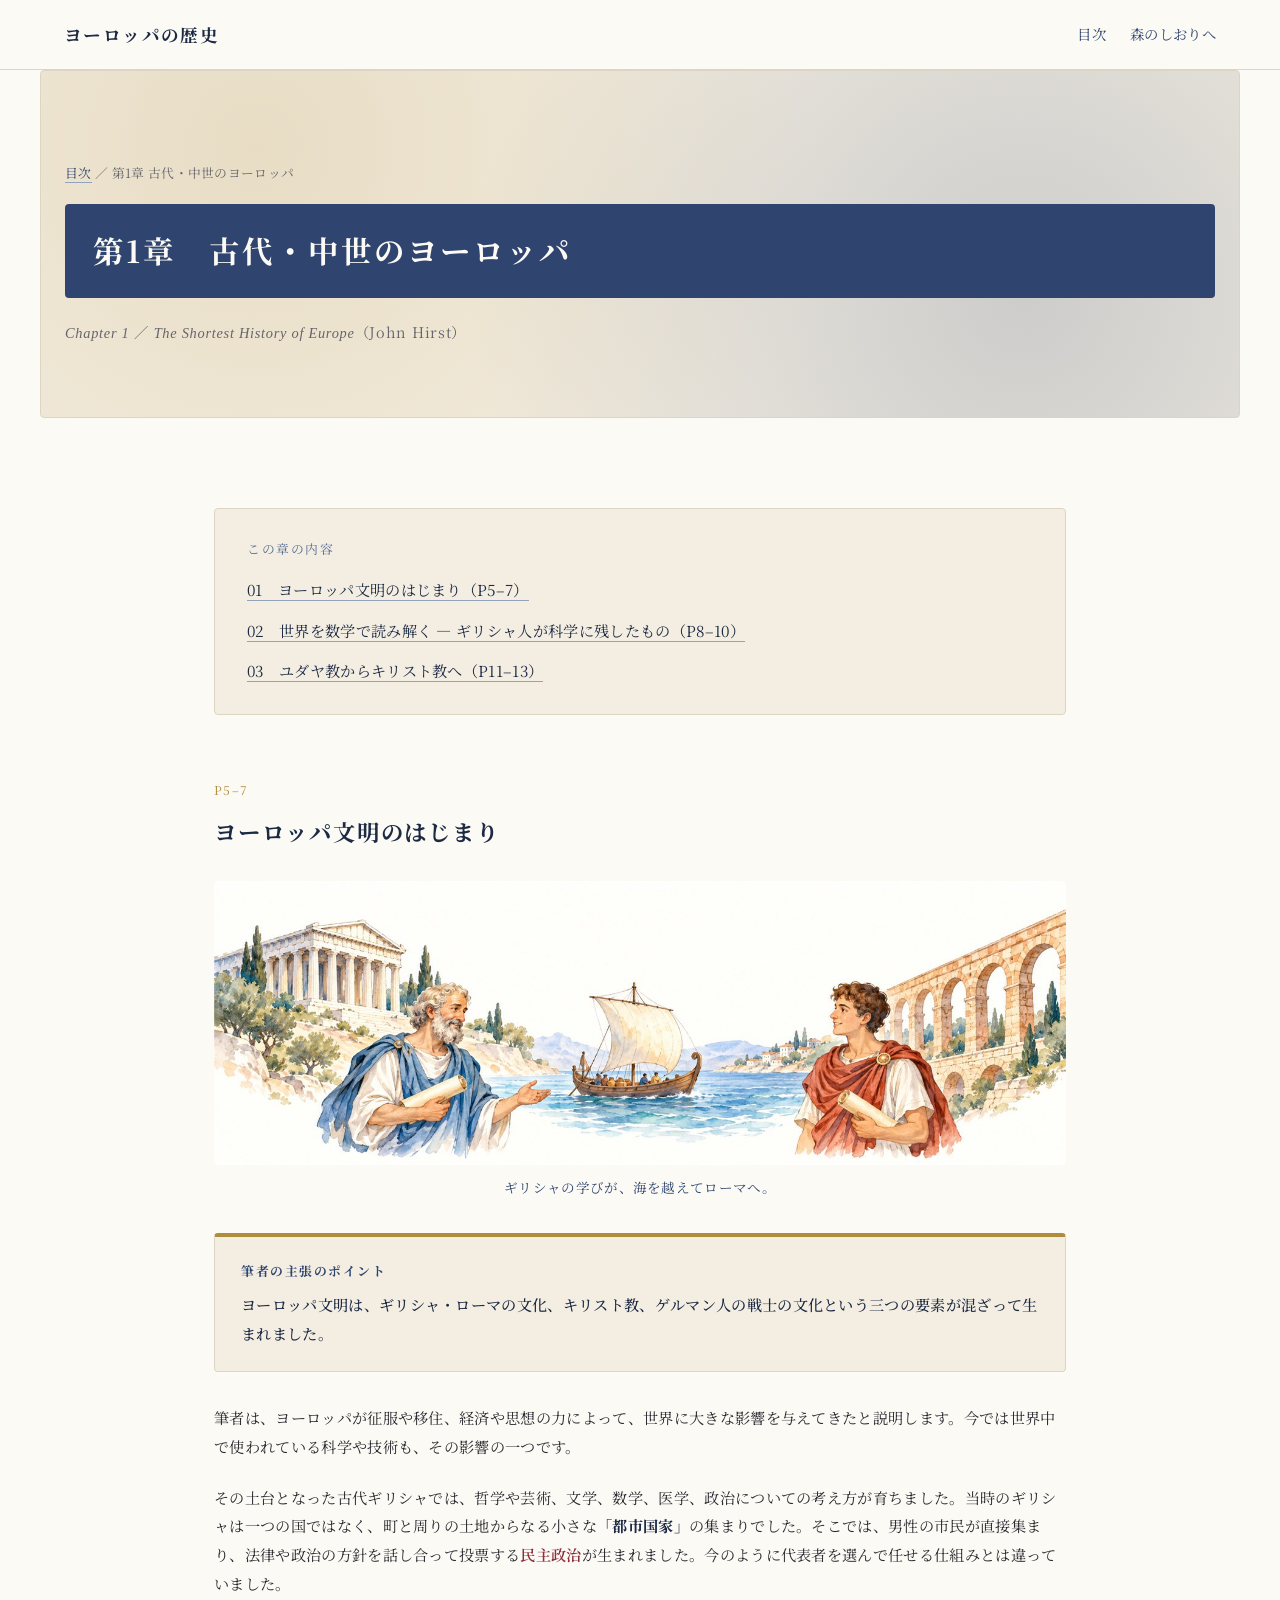
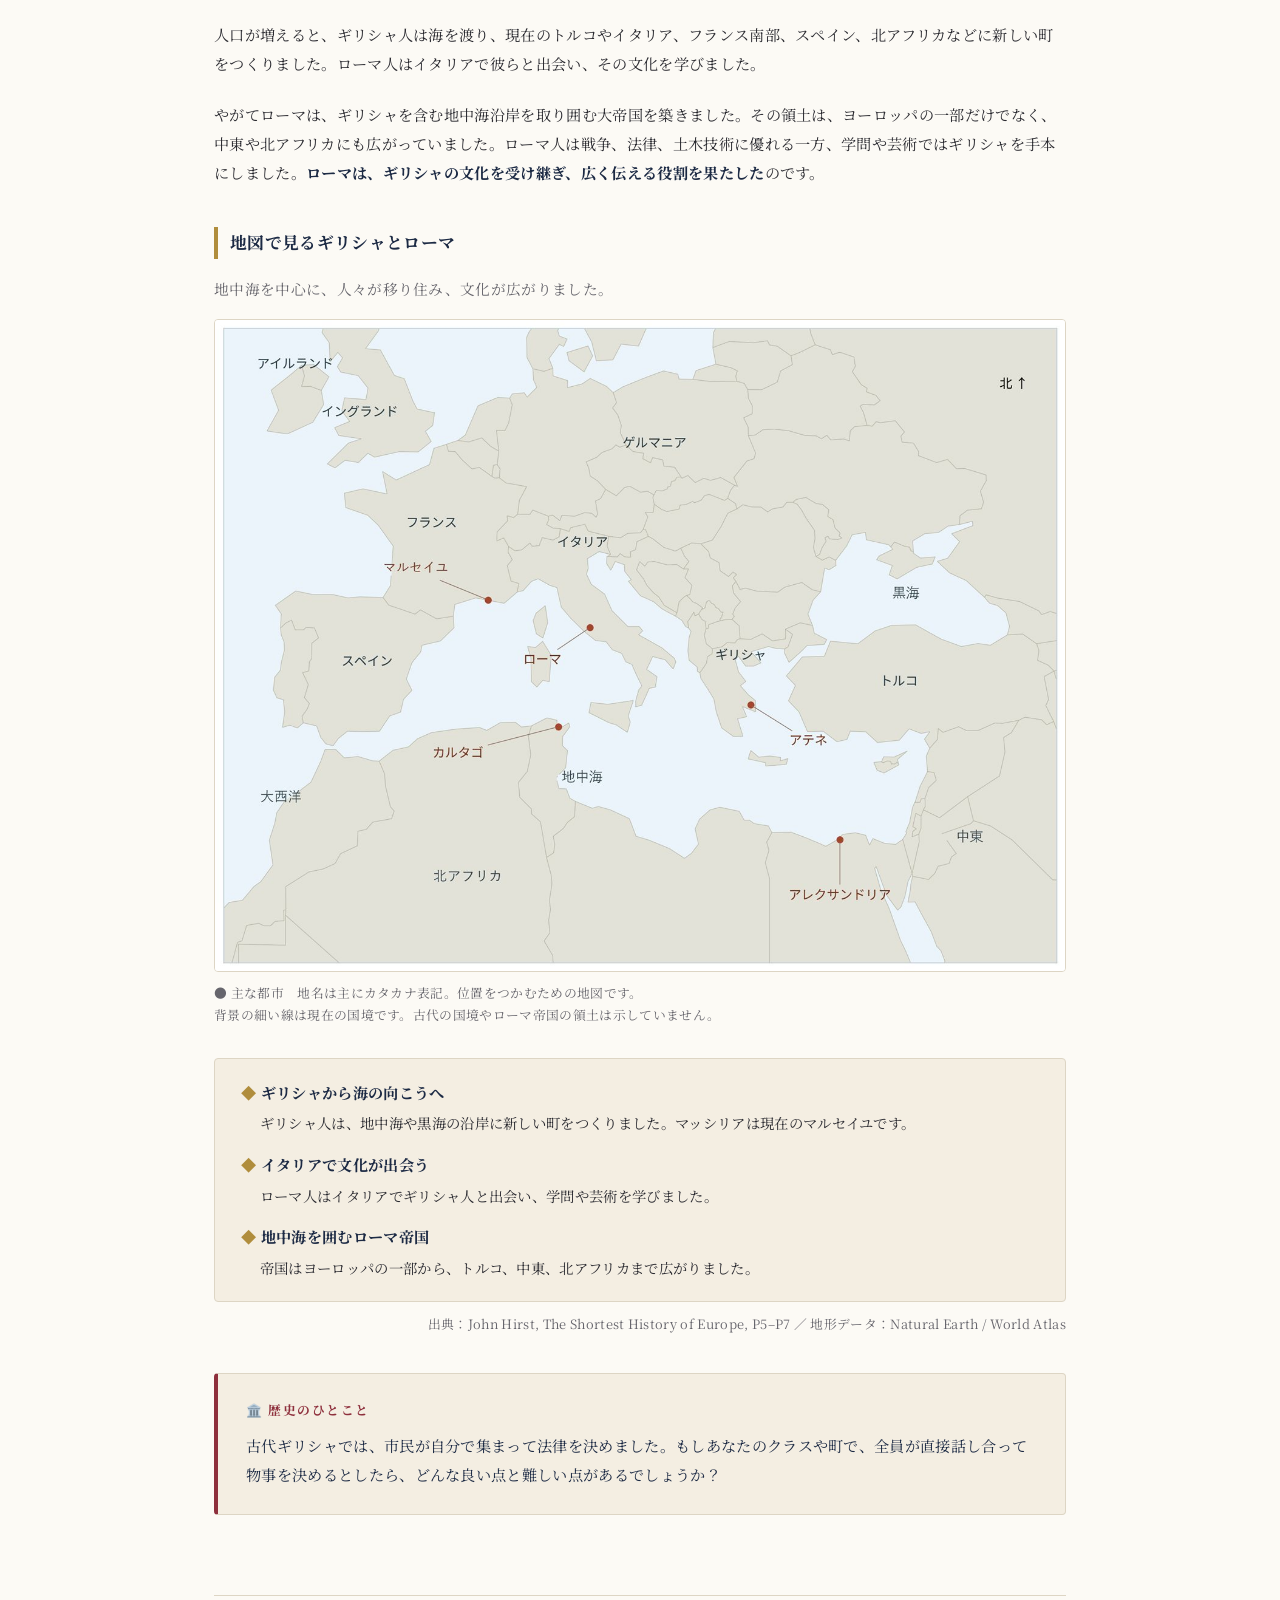
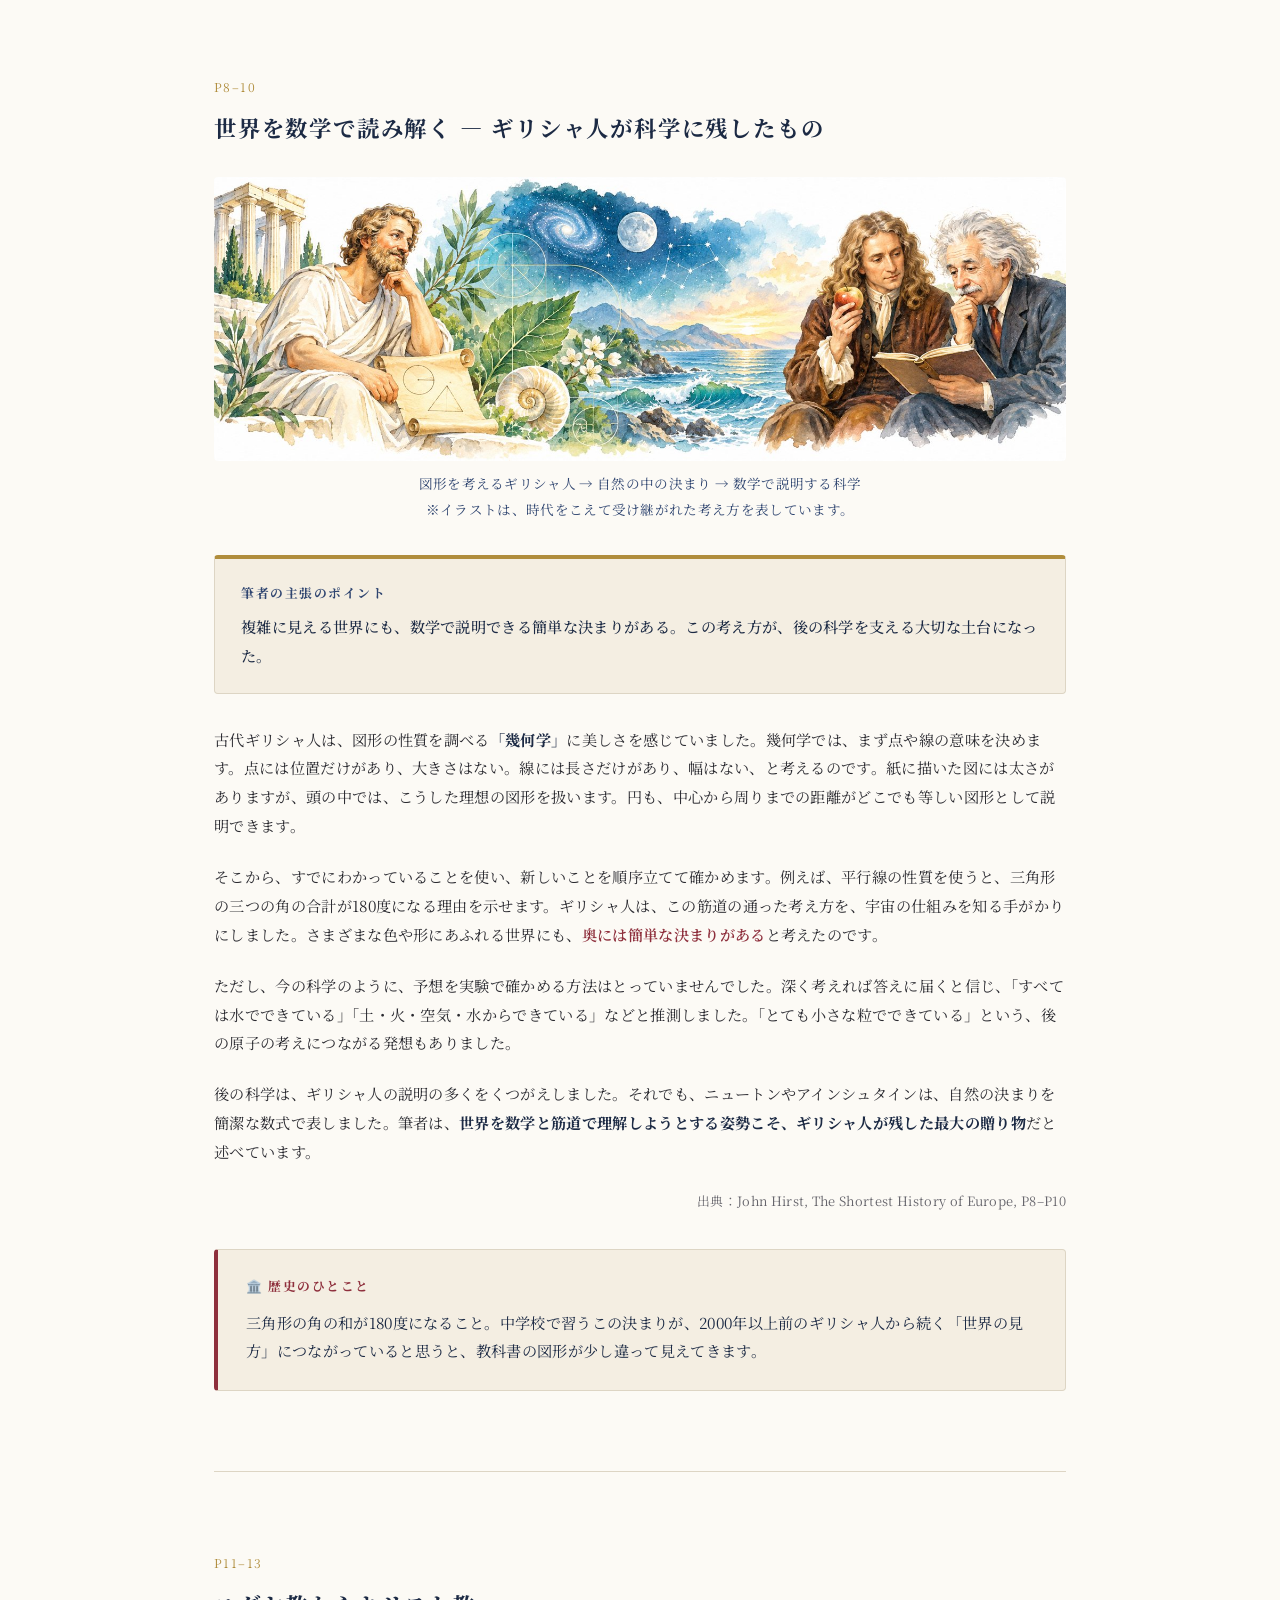
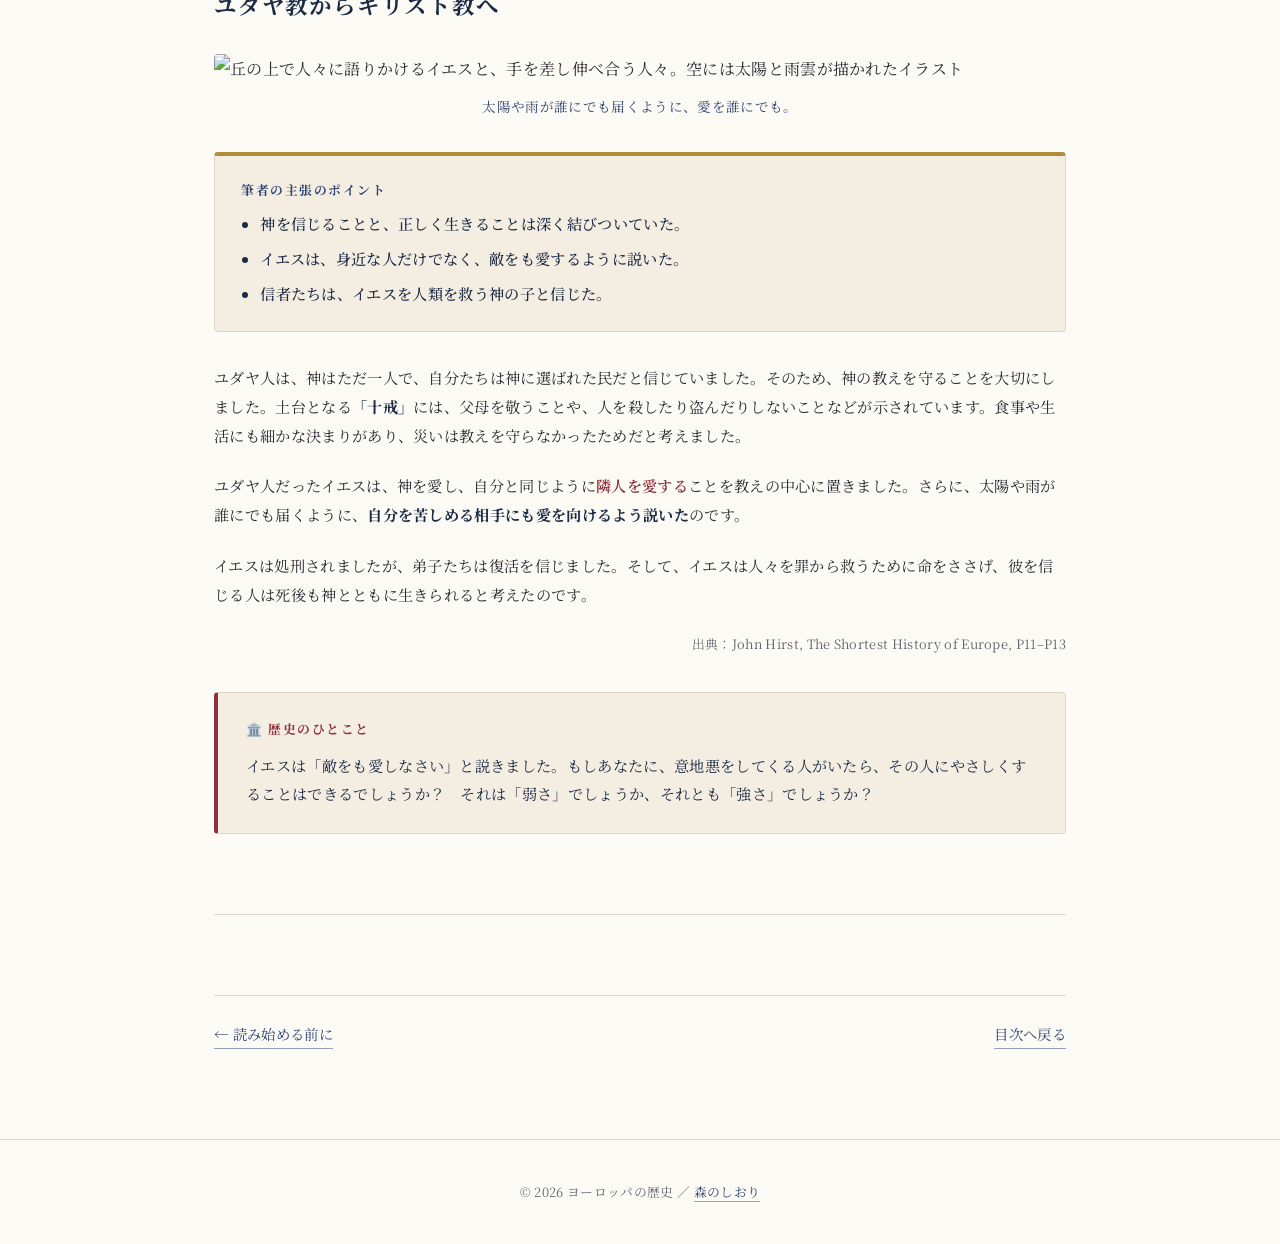
==== commit 185a30c2: "Add files via upload" ====
--- a/chapter1.html
+++ b/chapter1.html
@@ -36,6 +36,7 @@
         <ul>
           <li><a href="#beginning">01　ヨーロッパ文明のはじまり（P5–7）</a></li>
           <li><a href="#greek-science">02　世界を数学で読み解く ― ギリシャ人が科学に残したもの（P8–10）</a></li>
+          <li><a href="#judaism-christianity">03　ユダヤ教からキリスト教へ（P11–13）</a></li>
         </ul>
       </nav>
 
@@ -116,6 +117,40 @@
         </aside>
       </article>
 
+      <article class="post" id="judaism-christianity">
+        <div class="post-header">
+          <p class="post-category">P11–13</p>
+          <h2>ユダヤ教からキリスト教へ</h2>
+        </div>
+
+        <figure class="post-photo">
+          <img src="images/judaism-to-christianity.jpg" alt="丘の上で人々に語りかけるイエスと、手を差し伸べ合う人々。空には太陽と雨雲が描かれたイラスト">
+          <figcaption>太陽や雨が誰にでも届くように、愛を誰にでも。</figcaption>
+        </figure>
+
+        <div class="point">
+          <p class="point-title">筆者の主張のポイント</p>
+          <ul>
+            <li>神を信じることと、正しく生きることは深く結びついていた。</li>
+            <li>イエスは、身近な人だけでなく、敵をも愛するように説いた。</li>
+            <li>信者たちは、イエスを人類を救う神の子と信じた。</li>
+          </ul>
+        </div>
+
+        <div class="post-body">
+          <p>ユダヤ人は、神はただ一人で、自分たちは神に選ばれた民だと信じていました。そのため、神の教えを守ることを大切にしました。土台となる<strong>「十戒」</strong>には、父母を敬うことや、人を殺したり盗んだりしないことなどが示されています。食事や生活にも細かな決まりがあり、災いは教えを守らなかったためだと考えました。</p>
+          <p>ユダヤ人だったイエスは、神を愛し、自分と同じように<span class="accent">隣人を愛する</span>ことを教えの中心に置きました。さらに、太陽や雨が誰にでも届くように、<strong>自分を苦しめる相手にも愛を向けるよう説いた</strong>のです。</p>
+          <p>イエスは処刑されましたが、弟子たちは復活を信じました。そして、イエスは人々を罪から救うために命をささげ、彼を信じる人は死後も神とともに生きられると考えたのです。</p>
+        </div>
+
+        <p class="source-note">出典：John Hirst, The Shortest History of Europe, P11–P13</p>
+
+        <aside class="note">
+          <p class="note-title">🏛️ 歴史のひとこと</p>
+          <p>イエスは「敵をも愛しなさい」と説きました。もしあなたに、意地悪をしてくる人がいたら、その人にやさしくすることはできるでしょうか？　それは「弱さ」でしょうか、それとも「強さ」でしょうか？</p>
+        </aside>
+      </article>
+
       <nav class="chapter-nav">
         <a href="intro.html">← 読み始める前に</a>
         <a href="index.html#chapters">目次へ戻る</a>
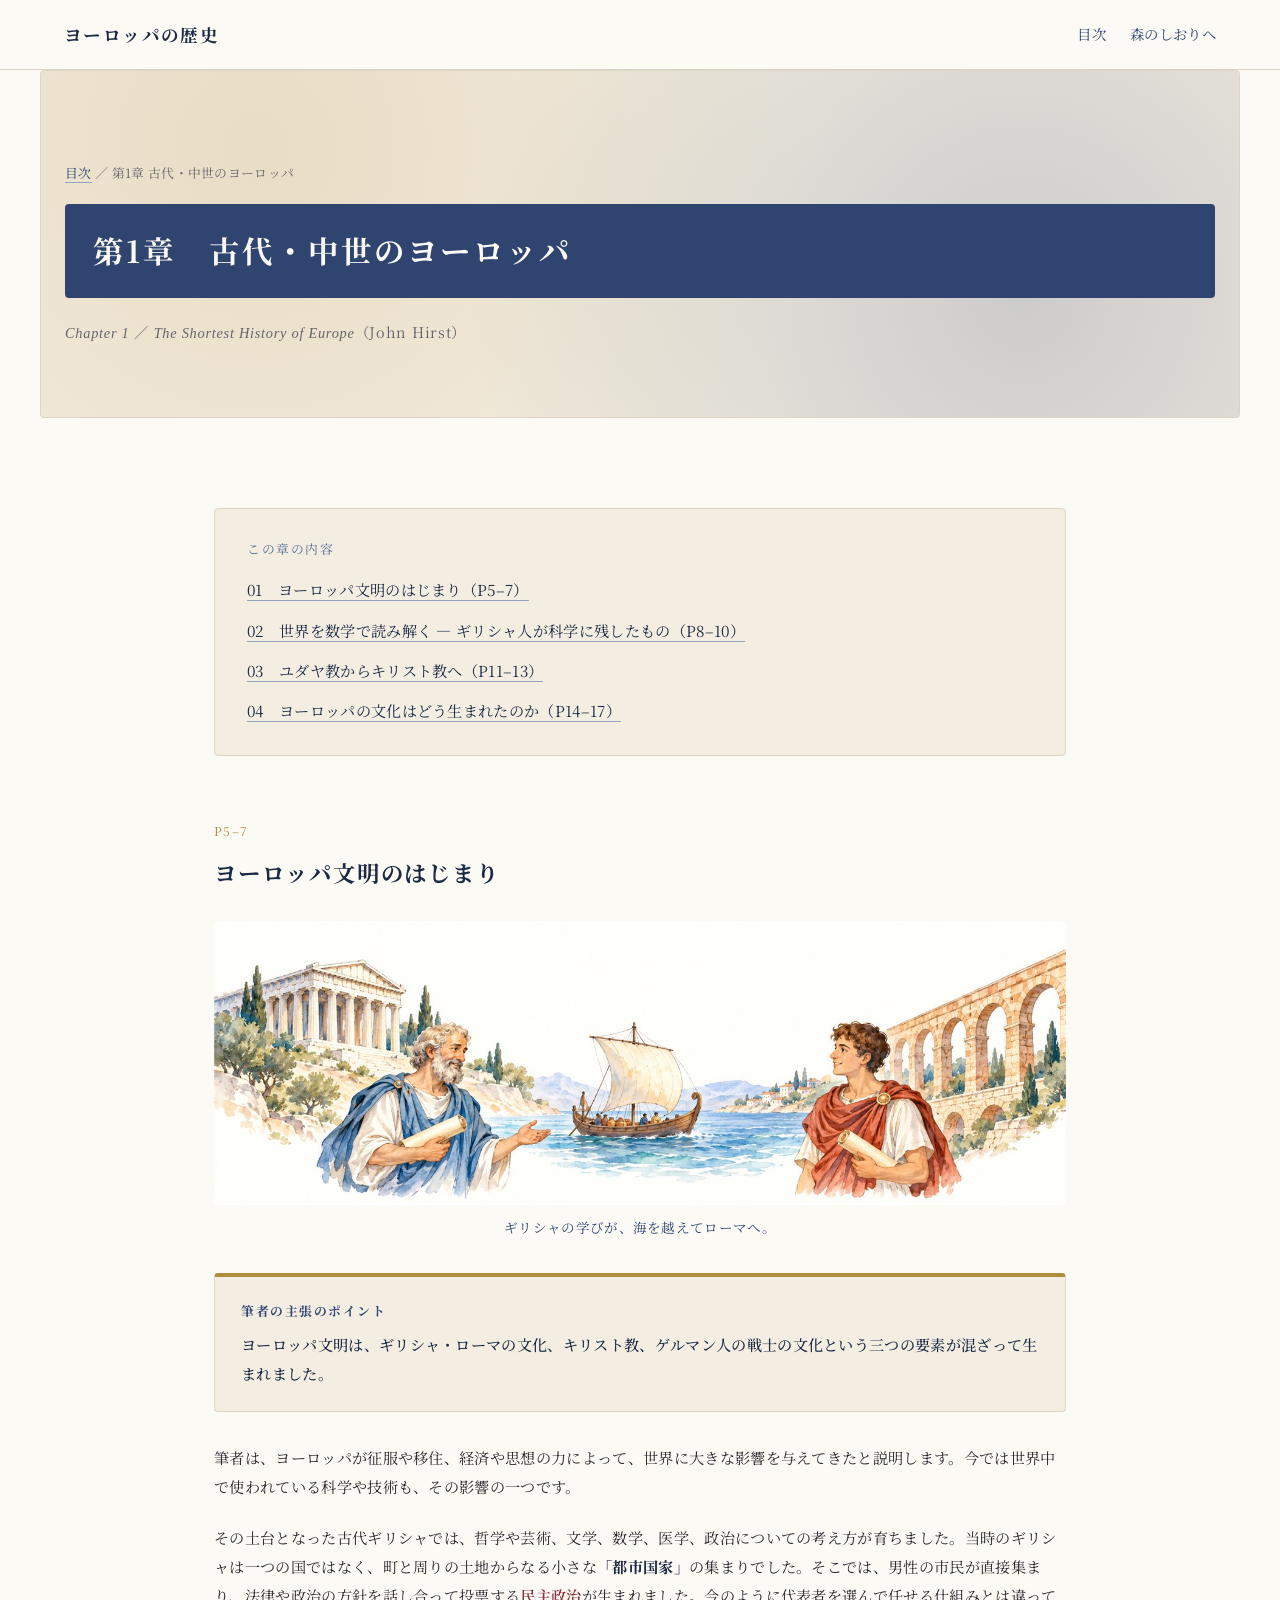
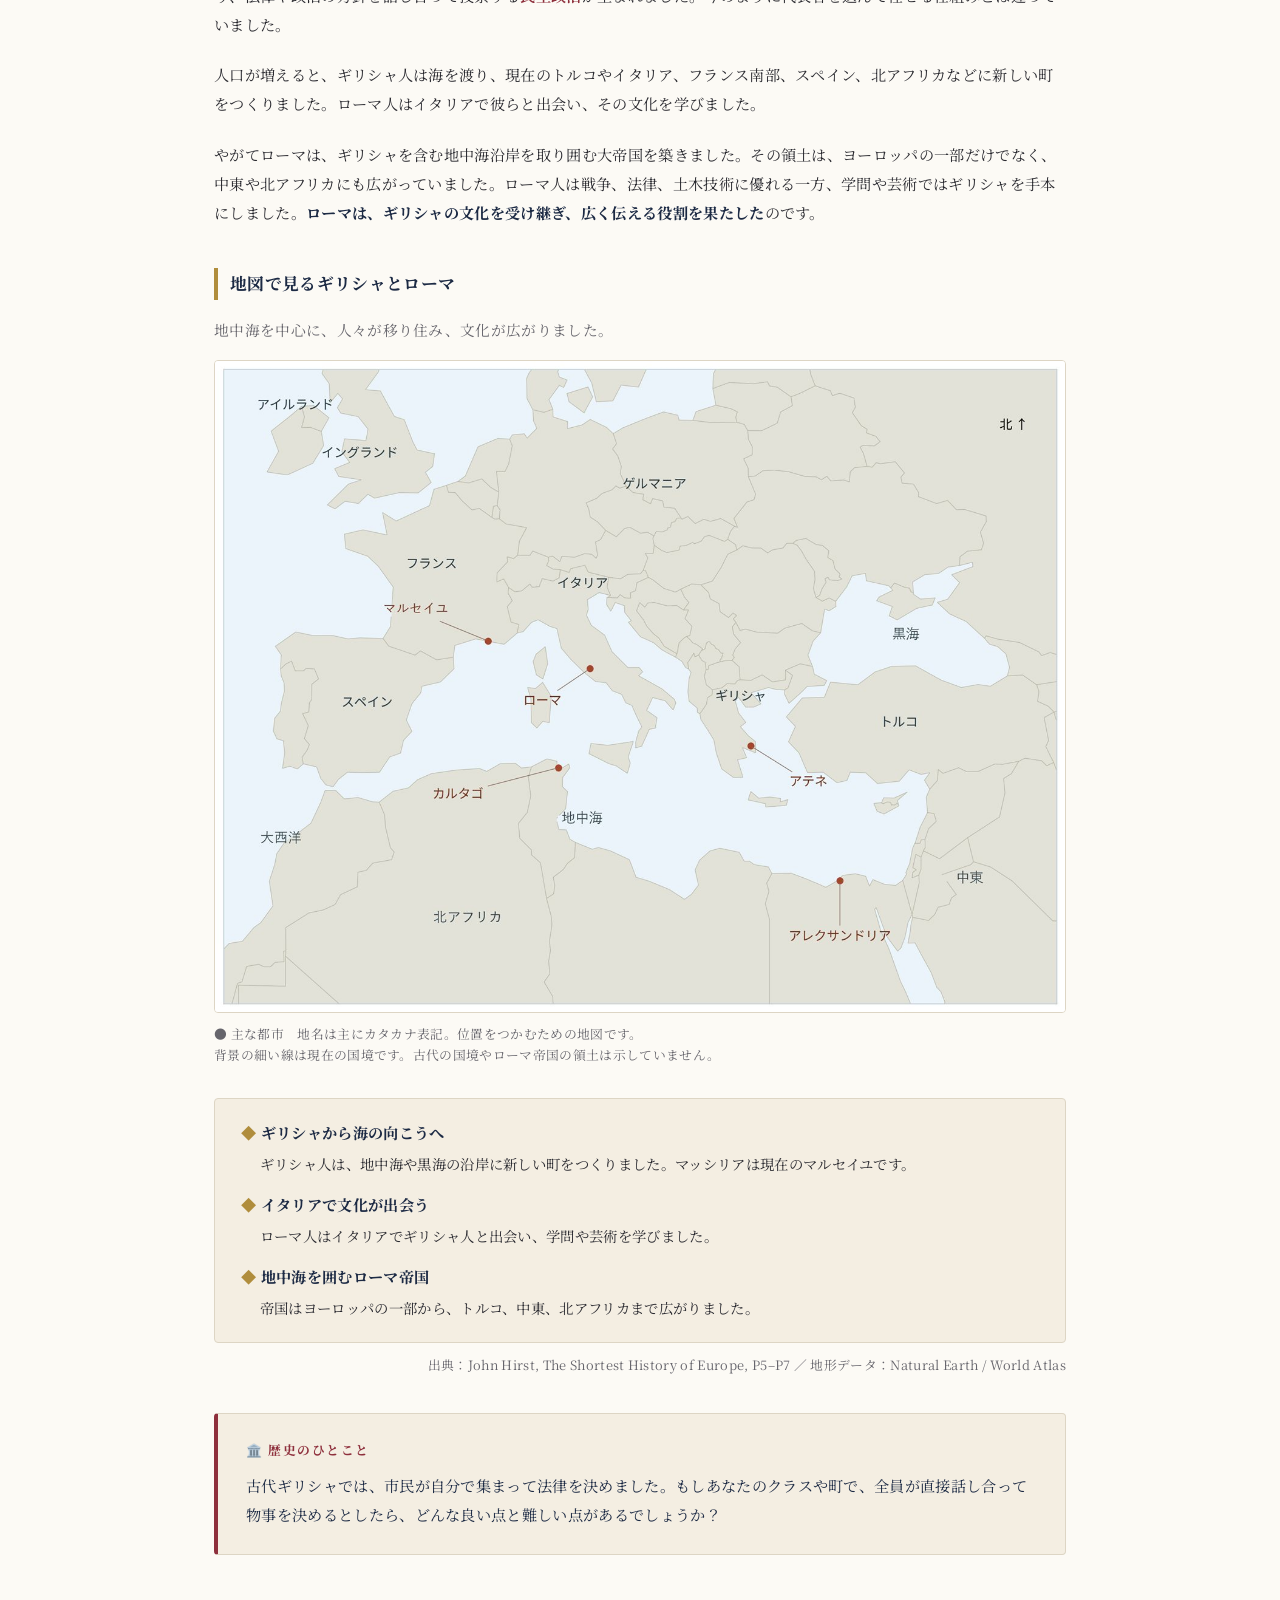
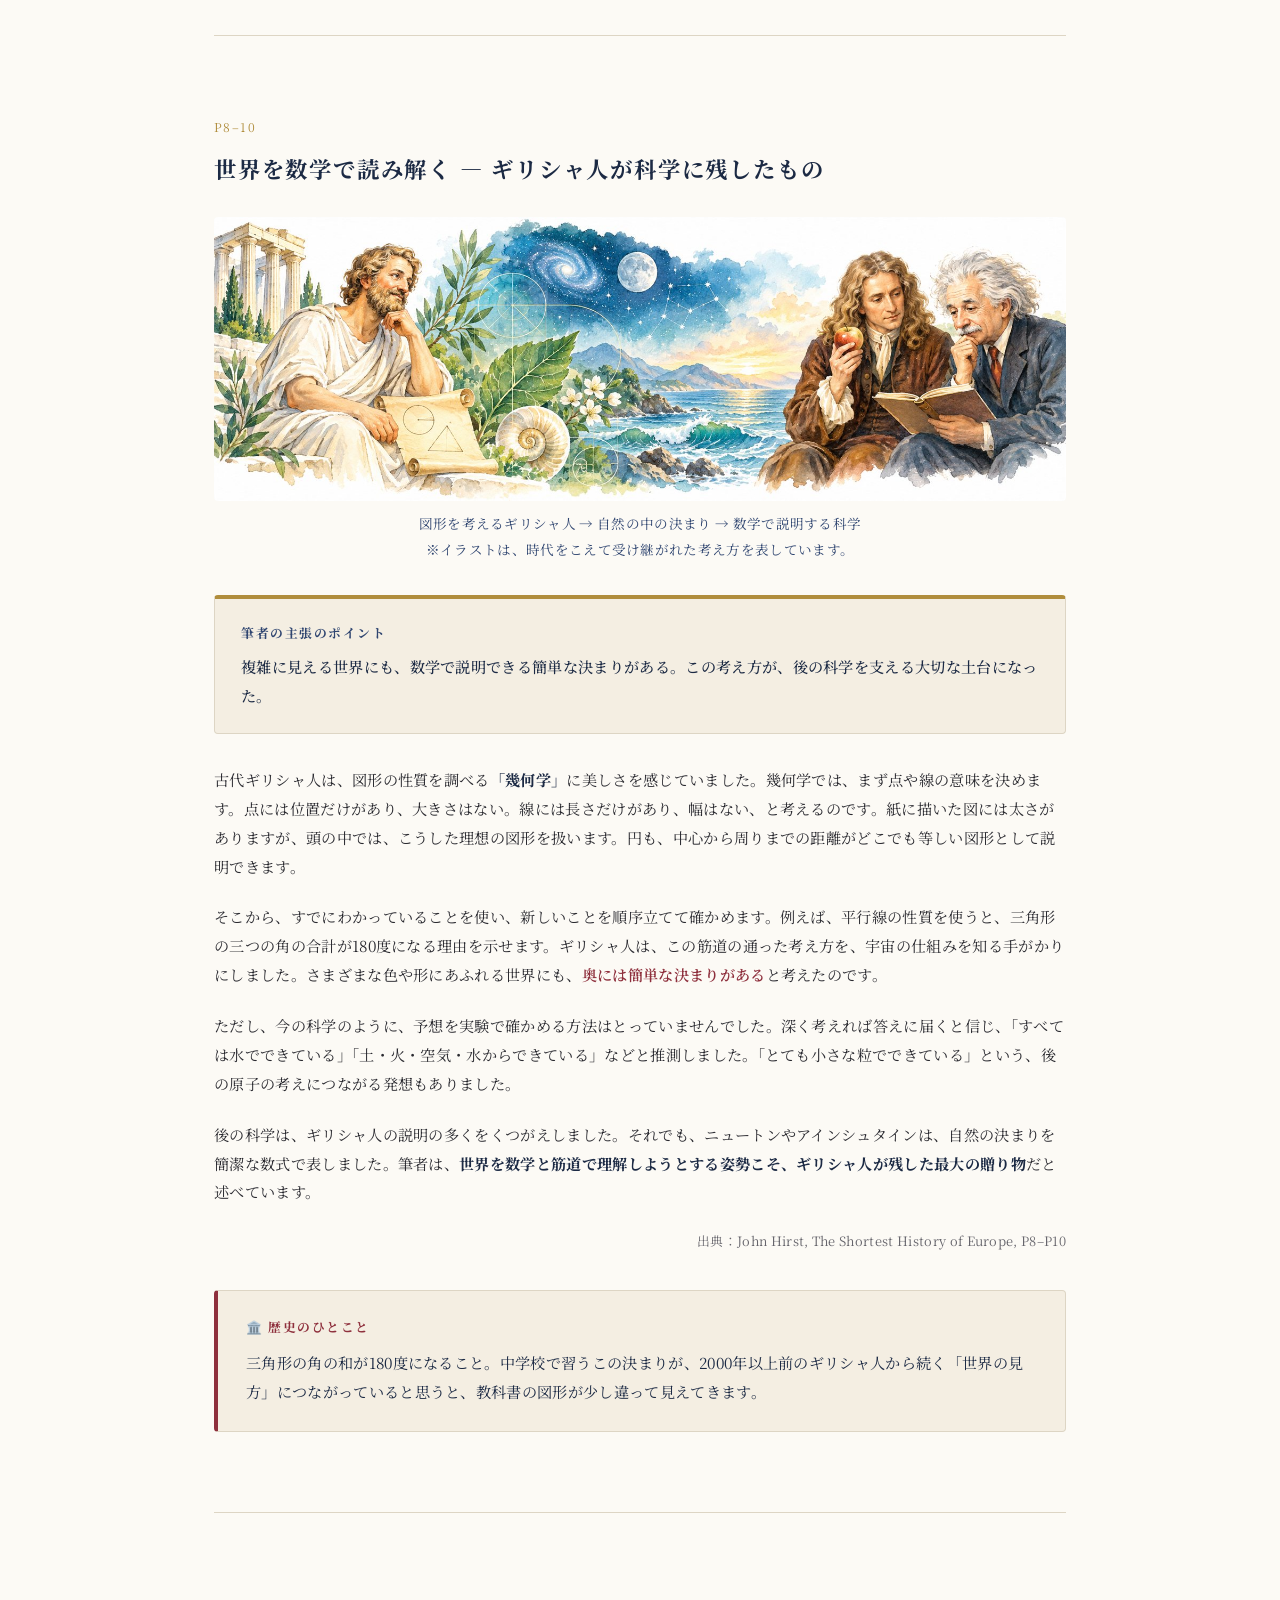
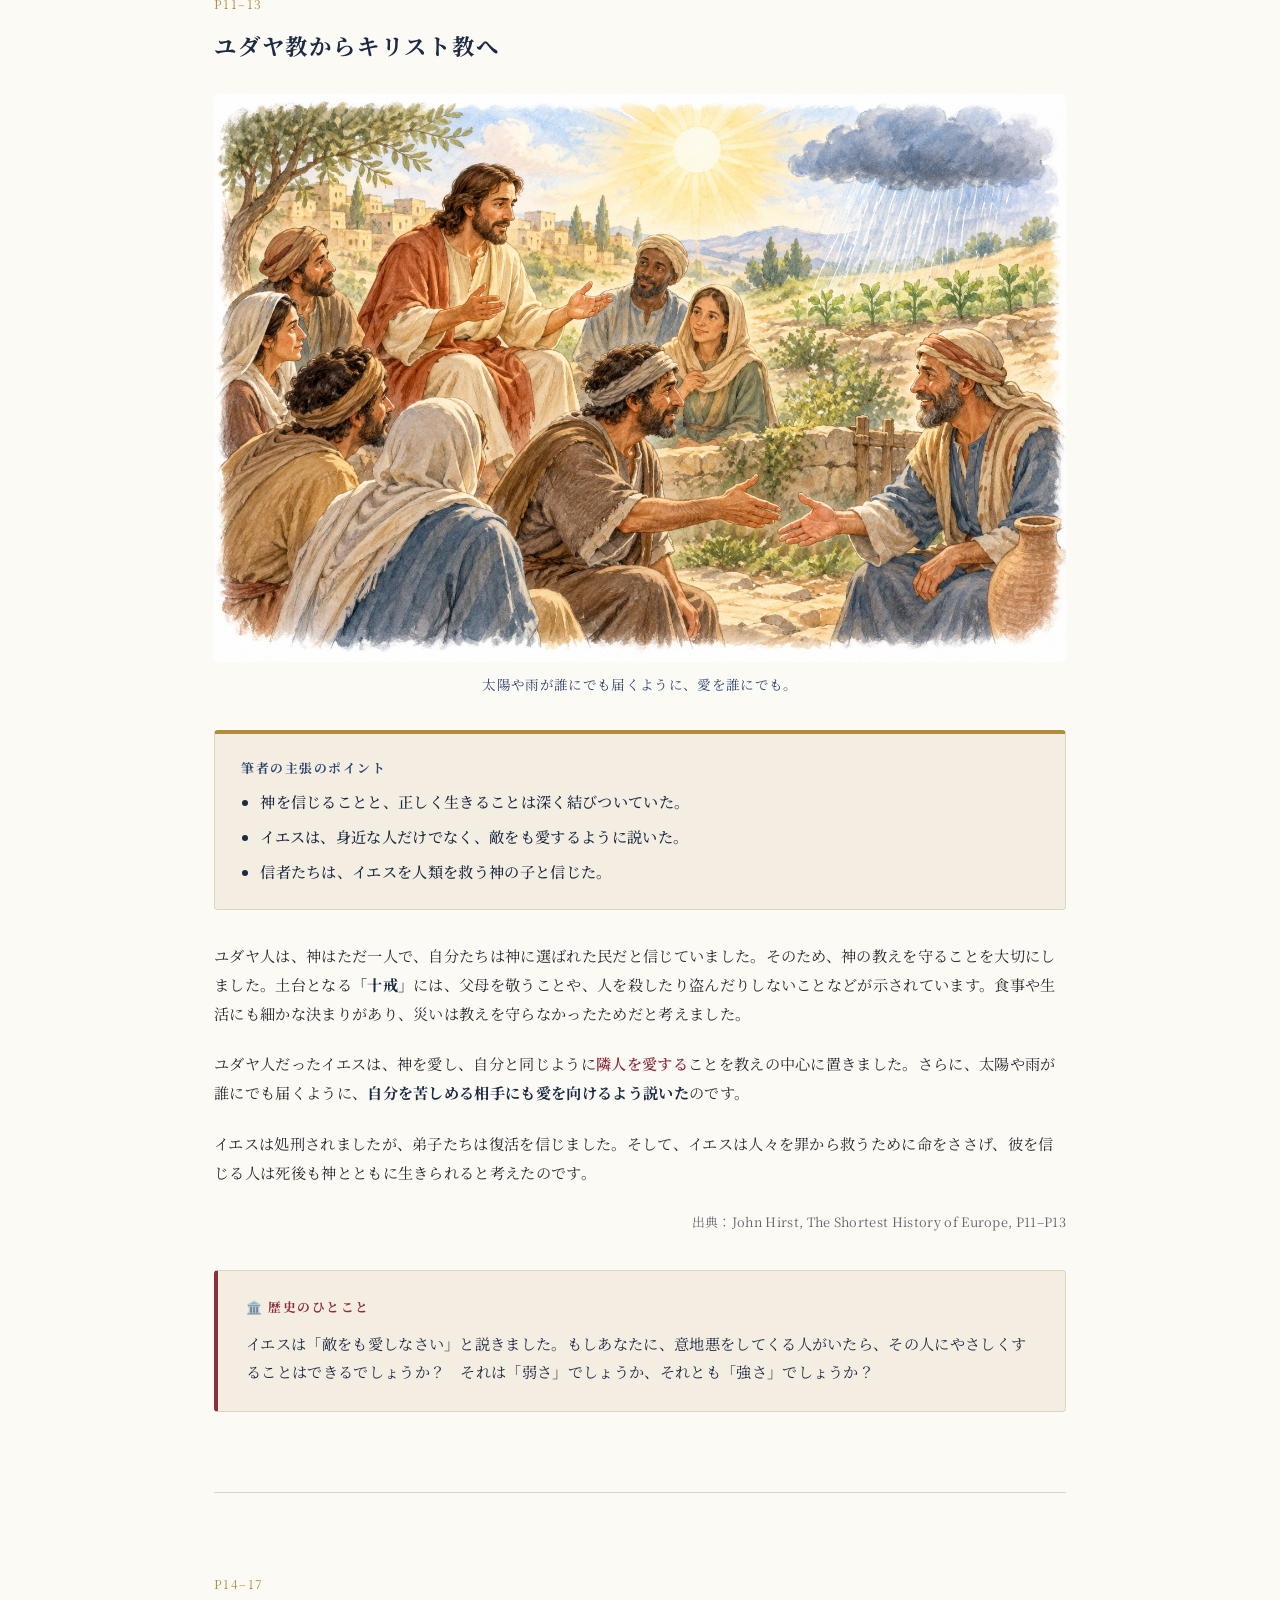
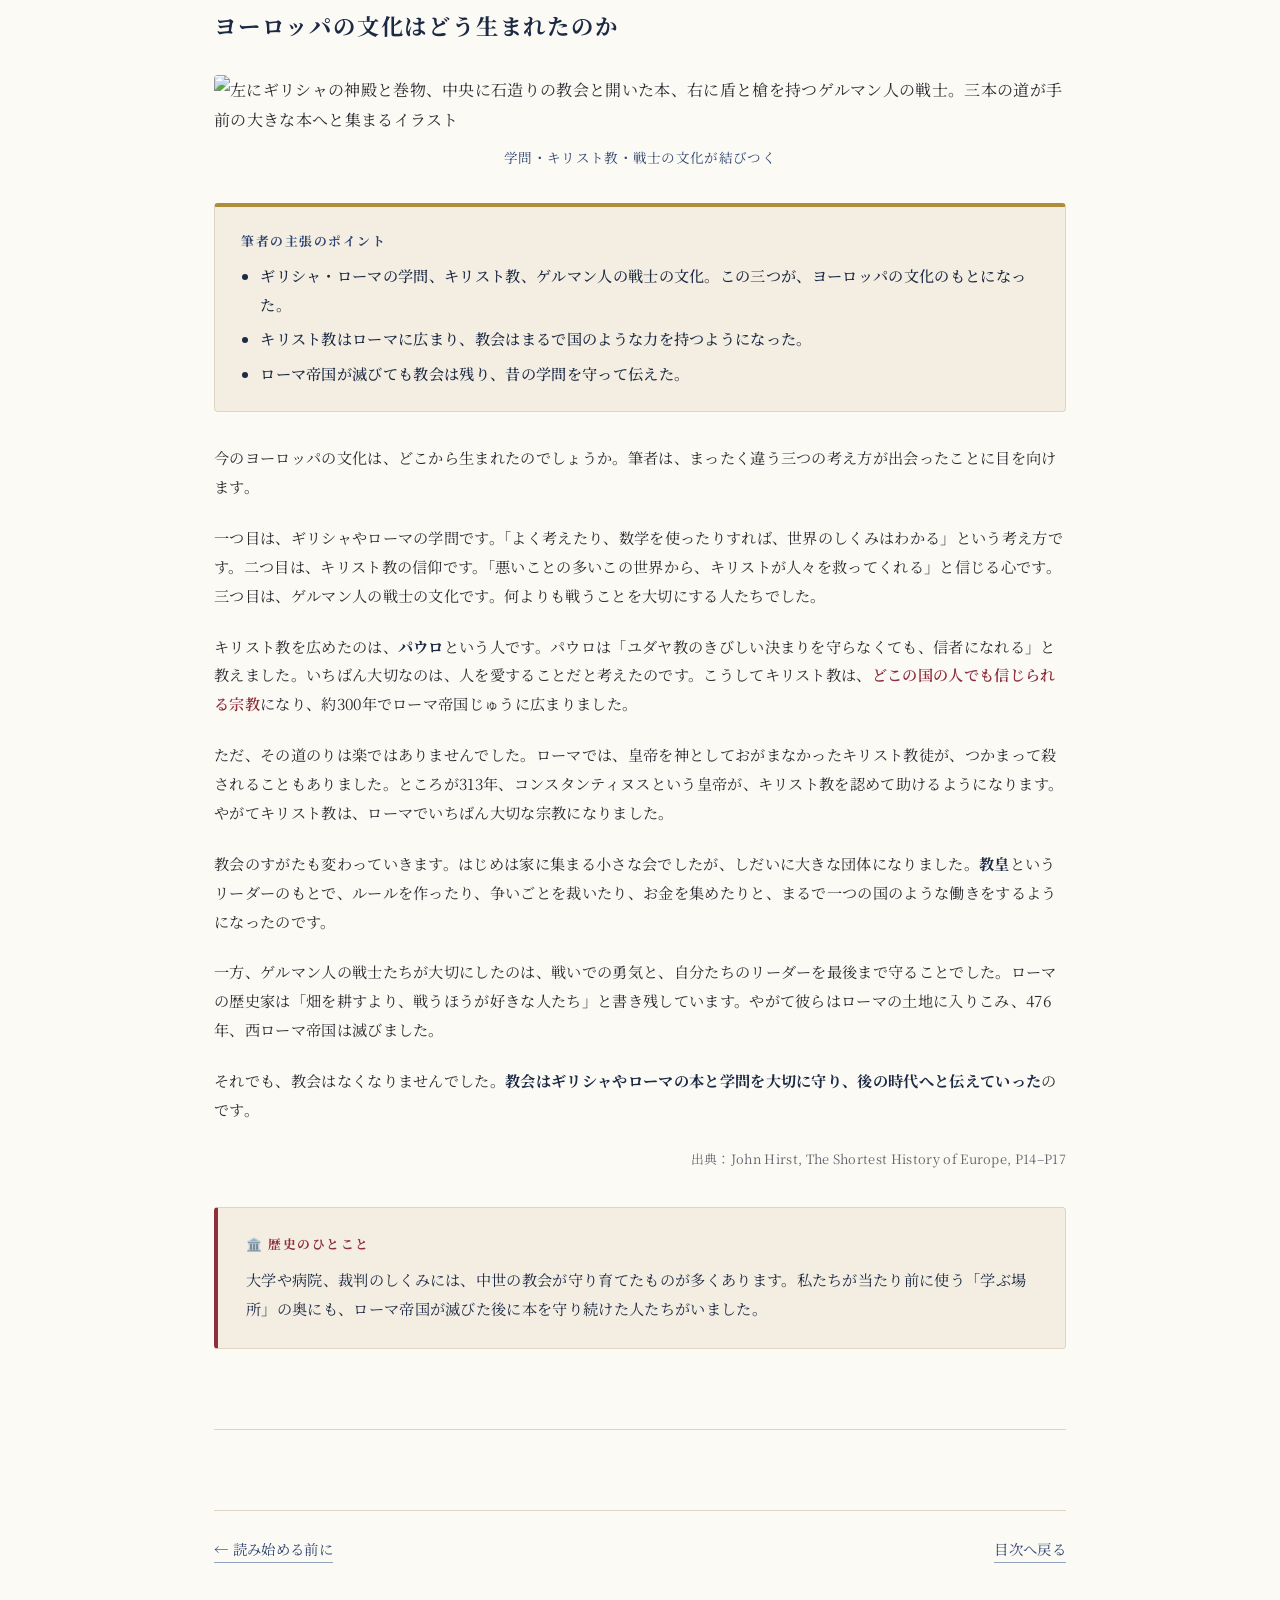
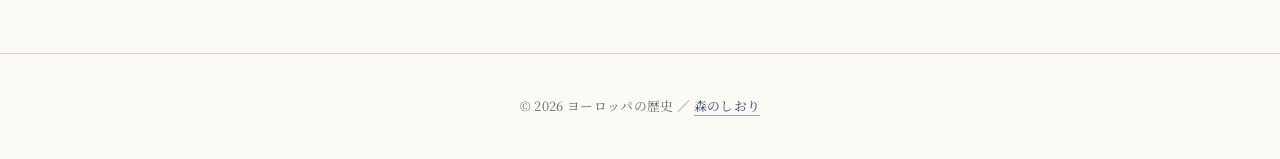
==== commit 5e08d995: "Add files via upload" ====
--- a/chapter1.html
+++ b/chapter1.html
@@ -37,6 +37,7 @@
           <li><a href="#beginning">01　ヨーロッパ文明のはじまり（P5–7）</a></li>
           <li><a href="#greek-science">02　世界を数学で読み解く ― ギリシャ人が科学に残したもの（P8–10）</a></li>
           <li><a href="#judaism-christianity">03　ユダヤ教からキリスト教へ（P11–13）</a></li>
+          <li><a href="#culture-roots">04　ヨーロッパの文化はどう生まれたのか（P14–17）</a></li>
         </ul>
       </nav>
 
@@ -151,6 +152,44 @@
         </aside>
       </article>
 
+      <article class="post" id="culture-roots">
+        <div class="post-header">
+          <p class="post-category">P14–17</p>
+          <h2>ヨーロッパの文化はどう生まれたのか</h2>
+        </div>
+
+        <figure class="post-photo">
+          <img src="images/europe-culture-roots.jpg" alt="左にギリシャの神殿と巻物、中央に石造りの教会と開いた本、右に盾と槍を持つゲルマン人の戦士。三本の道が手前の大きな本へと集まるイラスト">
+          <figcaption>学問・キリスト教・戦士の文化が結びつく</figcaption>
+        </figure>
+
+        <div class="point">
+          <p class="point-title">筆者の主張のポイント</p>
+          <ul>
+            <li>ギリシャ・ローマの学問、キリスト教、ゲルマン人の戦士の文化。この三つが、ヨーロッパの文化のもとになった。</li>
+            <li>キリスト教はローマに広まり、教会はまるで国のような力を持つようになった。</li>
+            <li>ローマ帝国が滅びても教会は残り、昔の学問を守って伝えた。</li>
+          </ul>
+        </div>
+
+        <div class="post-body">
+          <p>今のヨーロッパの文化は、どこから生まれたのでしょうか。筆者は、まったく違う三つの考え方が出会ったことに目を向けます。</p>
+          <p>一つ目は、ギリシャやローマの学問です。「よく考えたり、数学を使ったりすれば、世界のしくみはわかる」という考え方です。二つ目は、キリスト教の信仰です。「悪いことの多いこの世界から、キリストが人々を救ってくれる」と信じる心です。三つ目は、ゲルマン人の戦士の文化です。何よりも戦うことを大切にする人たちでした。</p>
+          <p>キリスト教を広めたのは、<strong>パウロ</strong>という人です。パウロは「ユダヤ教のきびしい決まりを守らなくても、信者になれる」と教えました。いちばん大切なのは、人を愛することだと考えたのです。こうしてキリスト教は、<span class="accent">どこの国の人でも信じられる宗教</span>になり、約300年でローマ帝国じゅうに広まりました。</p>
+          <p>ただ、その道のりは楽ではありませんでした。ローマでは、皇帝を神としておがまなかったキリスト教徒が、つかまって殺されることもありました。ところが313年、コンスタンティヌスという皇帝が、キリスト教を認めて助けるようになります。やがてキリスト教は、ローマでいちばん大切な宗教になりました。</p>
+          <p>教会のすがたも変わっていきます。はじめは家に集まる小さな会でしたが、しだいに大きな団体になりました。<strong>教皇</strong>というリーダーのもとで、ルールを作ったり、争いごとを裁いたり、お金を集めたりと、まるで一つの国のような働きをするようになったのです。</p>
+          <p>一方、ゲルマン人の戦士たちが大切にしたのは、戦いでの勇気と、自分たちのリーダーを最後まで守ることでした。ローマの歴史家は「畑を耕すより、戦うほうが好きな人たち」と書き残しています。やがて彼らはローマの土地に入りこみ、476年、西ローマ帝国は滅びました。</p>
+          <p>それでも、教会はなくなりませんでした。<strong>教会はギリシャやローマの本と学問を大切に守り、後の時代へと伝えていった</strong>のです。</p>
+        </div>
+
+        <p class="source-note">出典：John Hirst, The Shortest History of Europe, P14–P17</p>
+
+        <aside class="note">
+          <p class="note-title">🏛️ 歴史のひとこと</p>
+          <p>大学や病院、裁判のしくみには、中世の教会が守り育てたものが多くあります。私たちが当たり前に使う「学ぶ場所」の奥にも、ローマ帝国が滅びた後に本を守り続けた人たちがいました。</p>
+        </aside>
+      </article>
+
       <nav class="chapter-nav">
         <a href="intro.html">← 読み始める前に</a>
         <a href="index.html#chapters">目次へ戻る</a>
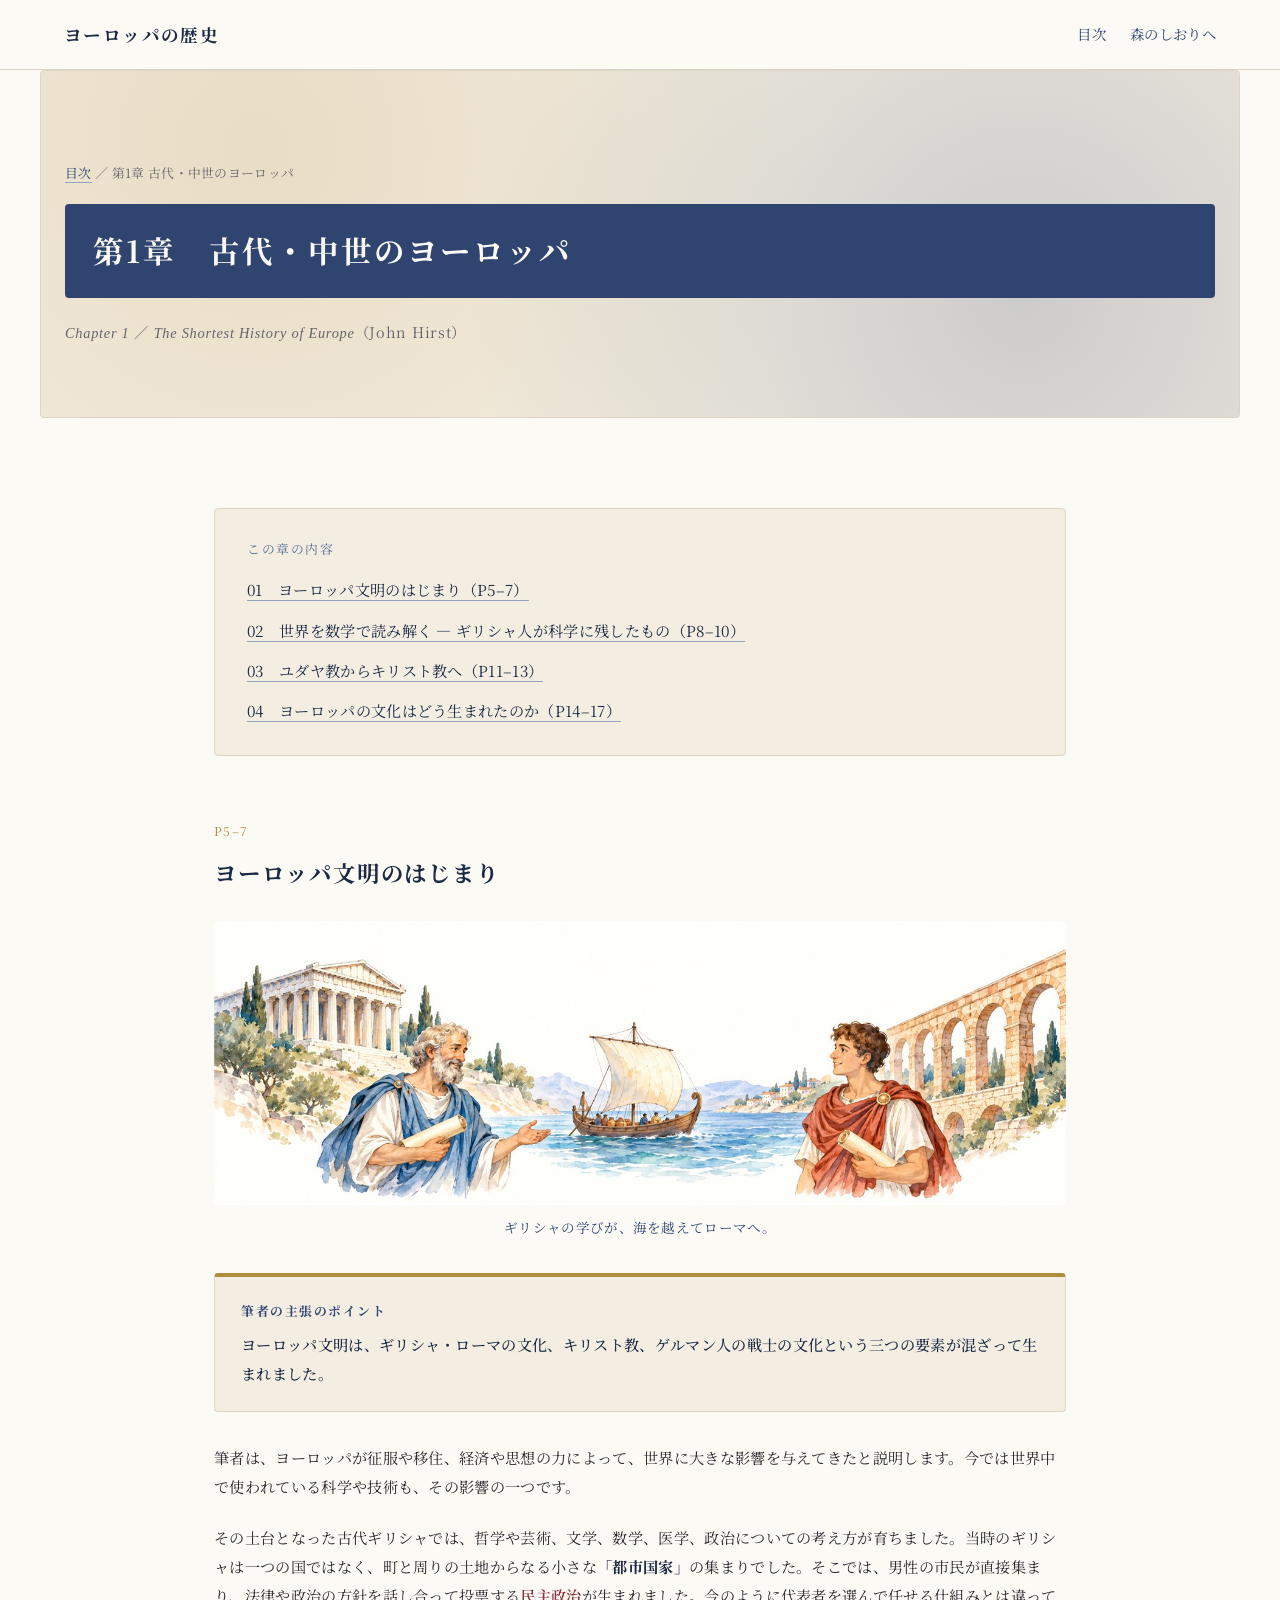
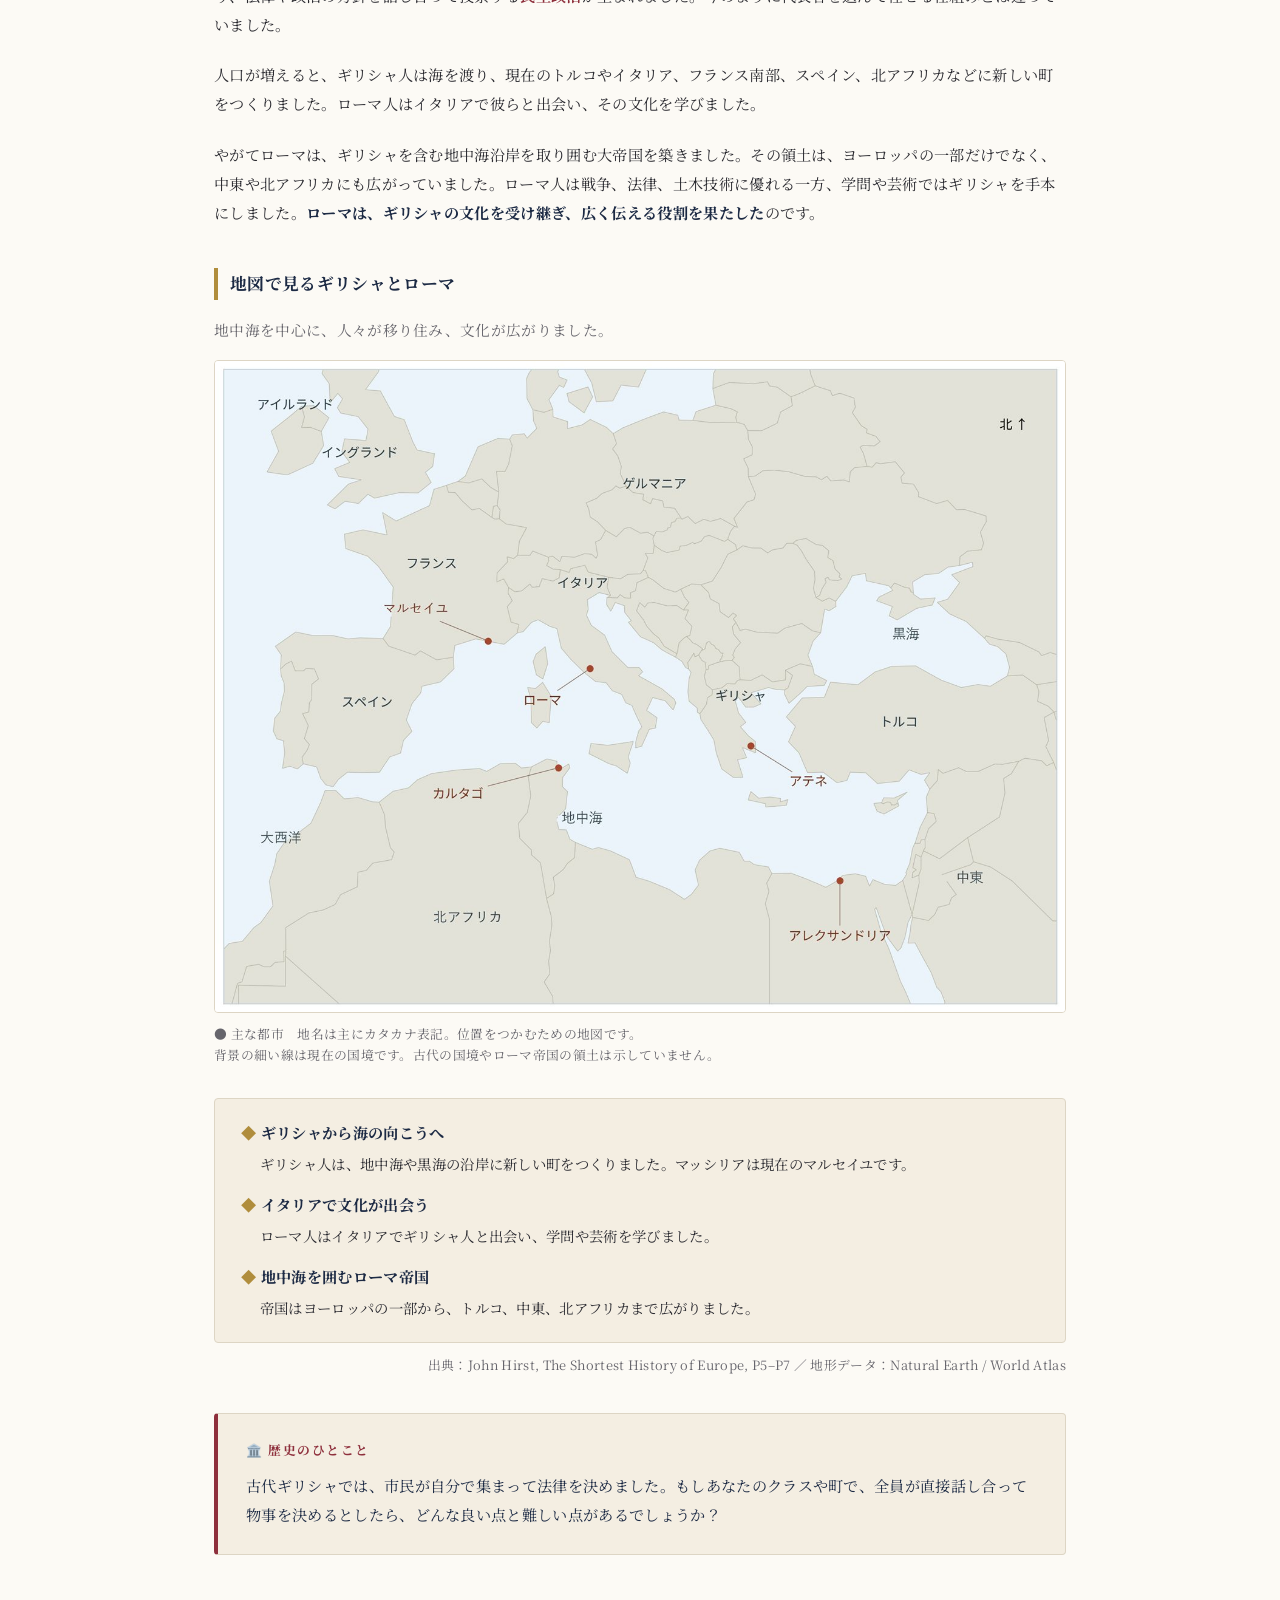
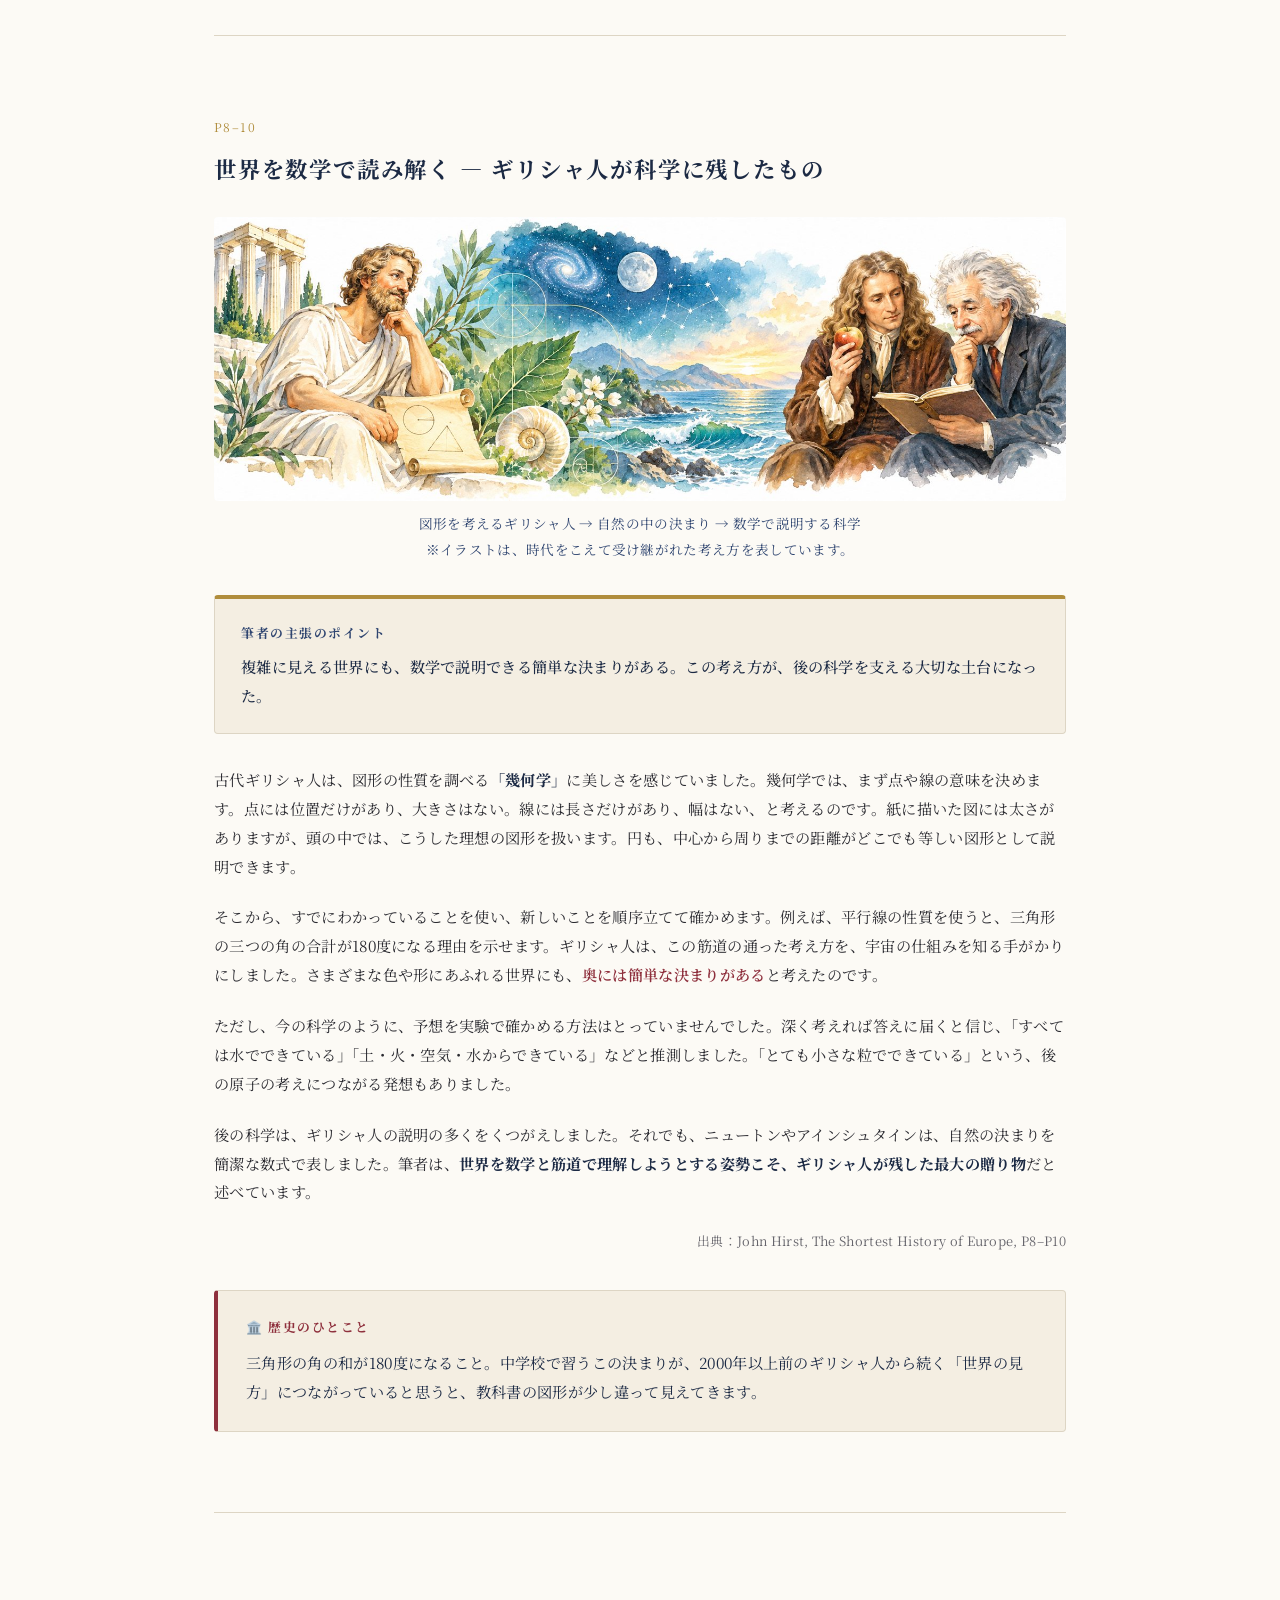
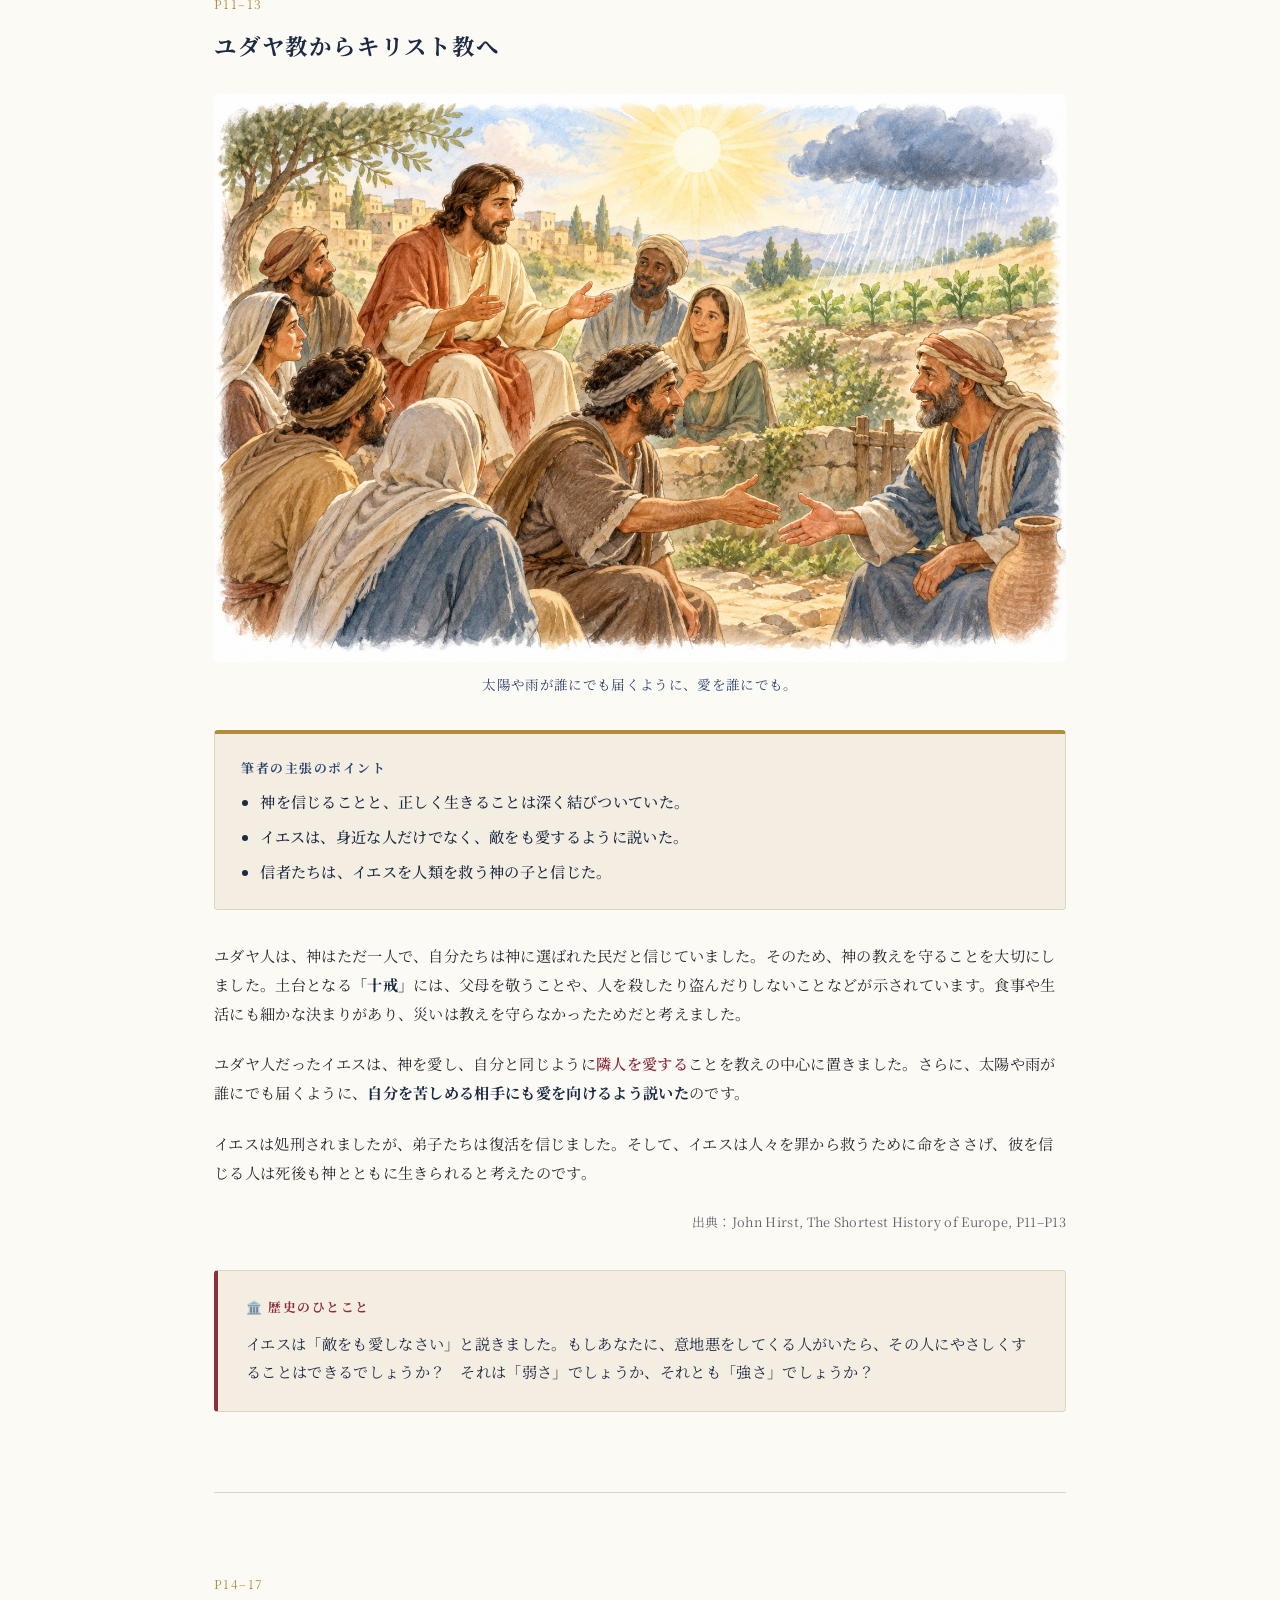
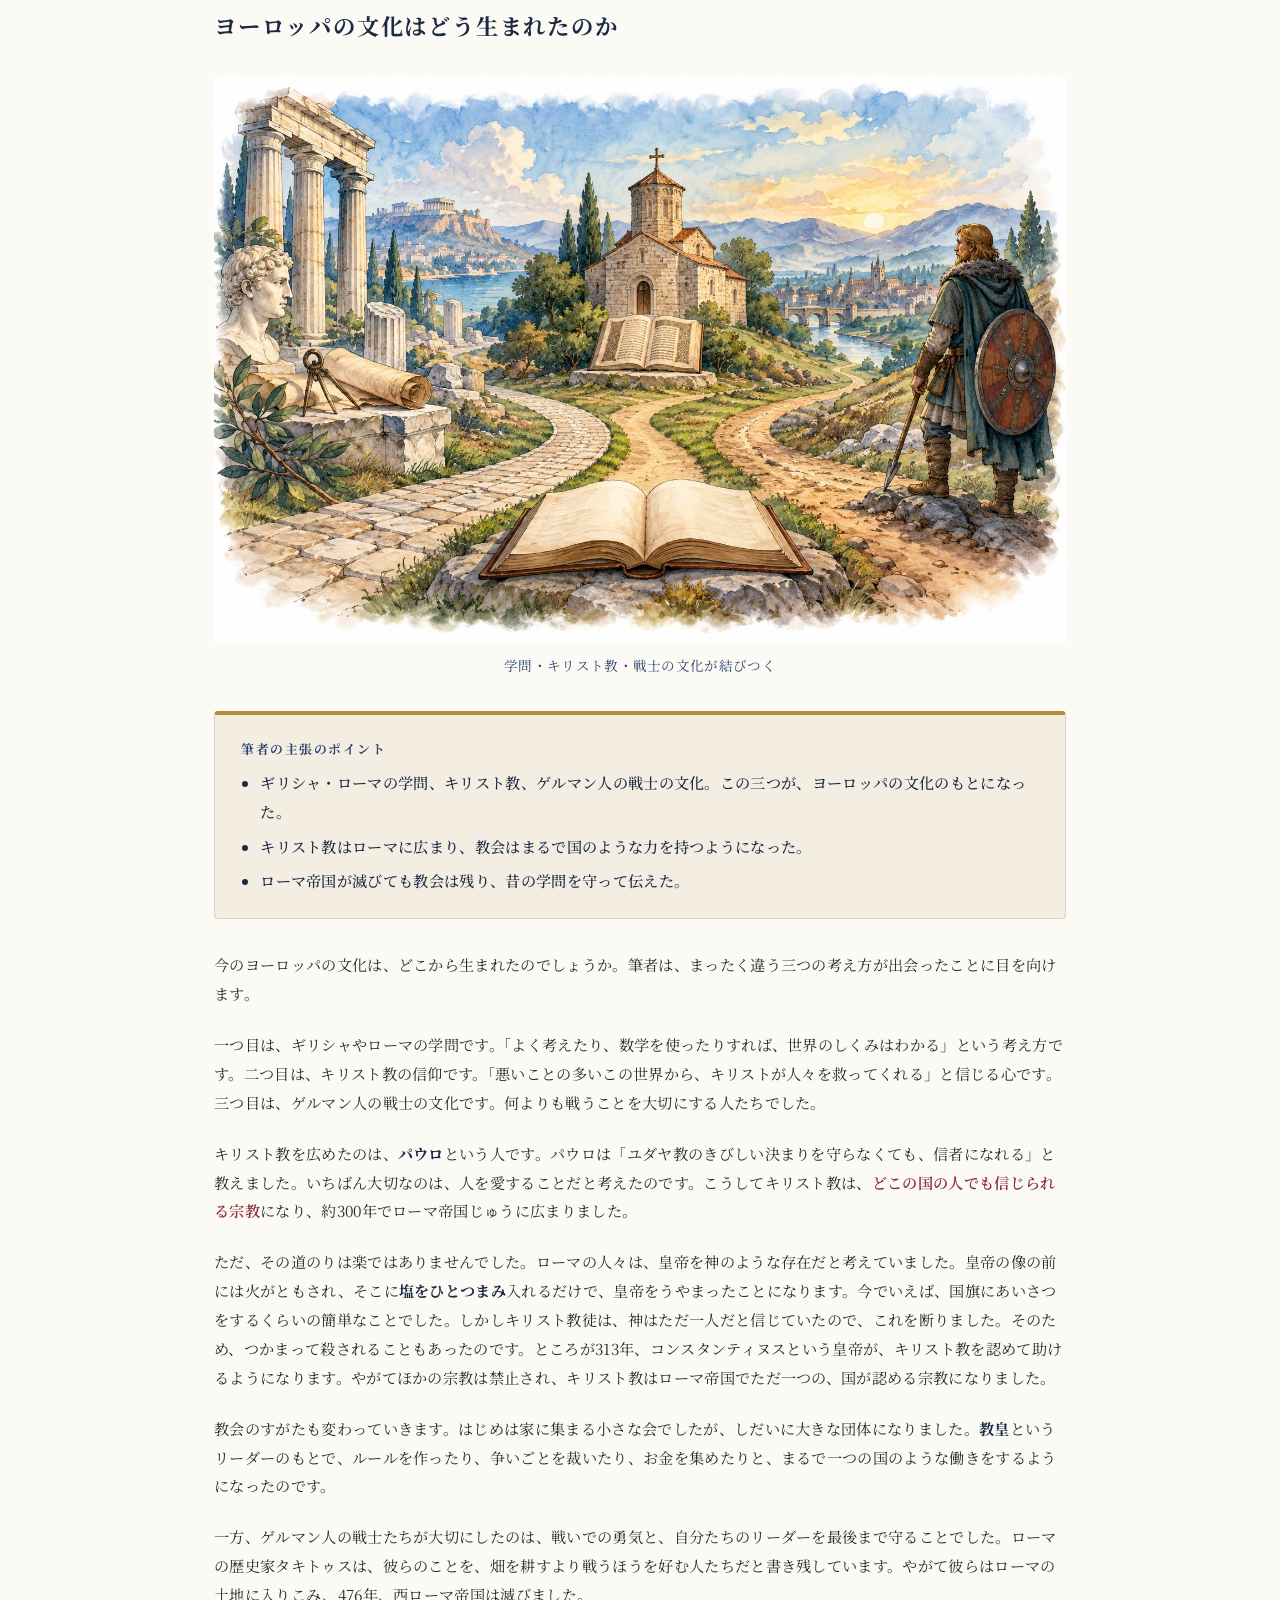
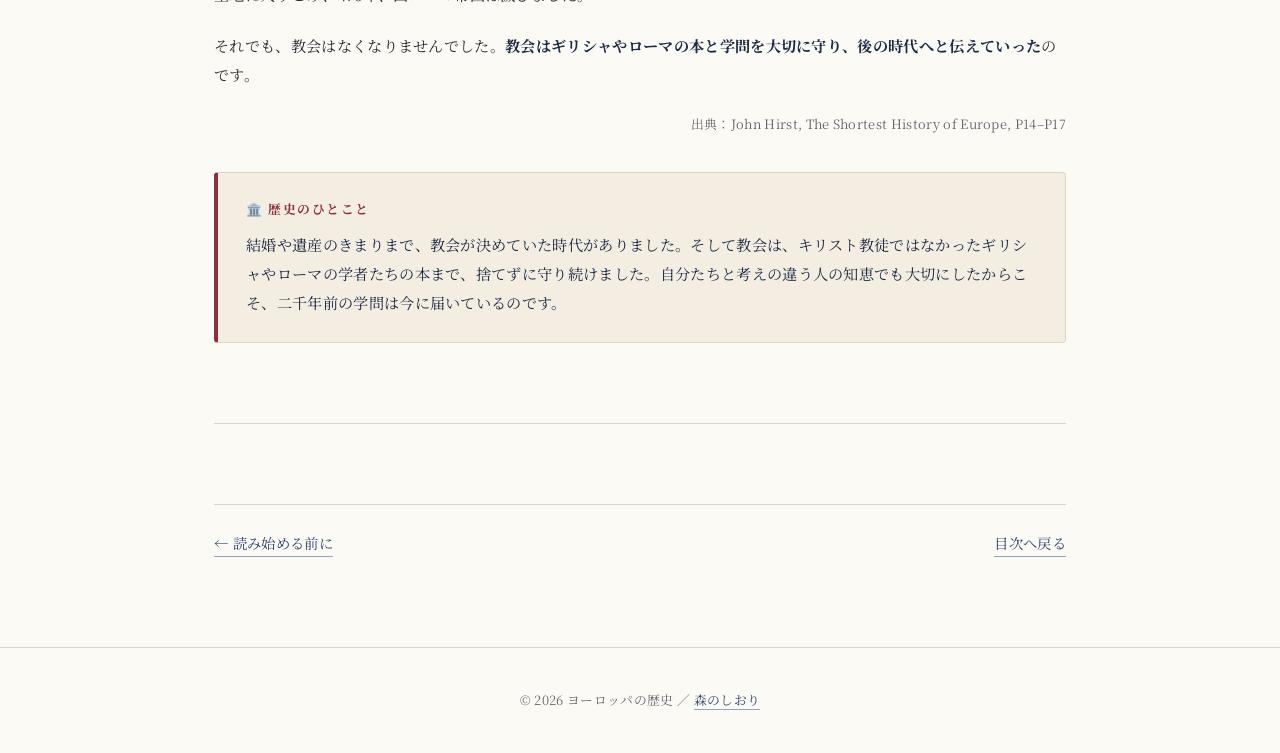
==== commit eef6b0ca: "Add files via upload" ====
--- a/chapter1.html
+++ b/chapter1.html
@@ -176,9 +176,9 @@
           <p>今のヨーロッパの文化は、どこから生まれたのでしょうか。筆者は、まったく違う三つの考え方が出会ったことに目を向けます。</p>
           <p>一つ目は、ギリシャやローマの学問です。「よく考えたり、数学を使ったりすれば、世界のしくみはわかる」という考え方です。二つ目は、キリスト教の信仰です。「悪いことの多いこの世界から、キリストが人々を救ってくれる」と信じる心です。三つ目は、ゲルマン人の戦士の文化です。何よりも戦うことを大切にする人たちでした。</p>
           <p>キリスト教を広めたのは、<strong>パウロ</strong>という人です。パウロは「ユダヤ教のきびしい決まりを守らなくても、信者になれる」と教えました。いちばん大切なのは、人を愛することだと考えたのです。こうしてキリスト教は、<span class="accent">どこの国の人でも信じられる宗教</span>になり、約300年でローマ帝国じゅうに広まりました。</p>
-          <p>ただ、その道のりは楽ではありませんでした。ローマでは、皇帝を神としておがまなかったキリスト教徒が、つかまって殺されることもありました。ところが313年、コンスタンティヌスという皇帝が、キリスト教を認めて助けるようになります。やがてキリスト教は、ローマでいちばん大切な宗教になりました。</p>
+          <p>ただ、その道のりは楽ではありませんでした。ローマの人々は、皇帝を神のような存在だと考えていました。皇帝の像の前には火がともされ、そこに<strong>塩をひとつまみ</strong>入れるだけで、皇帝をうやまったことになります。今でいえば、国旗にあいさつをするくらいの簡単なことでした。しかしキリスト教徒は、神はただ一人だと信じていたので、これを断りました。そのため、つかまって殺されることもあったのです。ところが313年、コンスタンティヌスという皇帝が、キリスト教を認めて助けるようになります。やがてほかの宗教は禁止され、キリスト教はローマ帝国でただ一つの、国が認める宗教になりました。</p>
           <p>教会のすがたも変わっていきます。はじめは家に集まる小さな会でしたが、しだいに大きな団体になりました。<strong>教皇</strong>というリーダーのもとで、ルールを作ったり、争いごとを裁いたり、お金を集めたりと、まるで一つの国のような働きをするようになったのです。</p>
-          <p>一方、ゲルマン人の戦士たちが大切にしたのは、戦いでの勇気と、自分たちのリーダーを最後まで守ることでした。ローマの歴史家は「畑を耕すより、戦うほうが好きな人たち」と書き残しています。やがて彼らはローマの土地に入りこみ、476年、西ローマ帝国は滅びました。</p>
+          <p>一方、ゲルマン人の戦士たちが大切にしたのは、戦いでの勇気と、自分たちのリーダーを最後まで守ることでした。ローマの歴史家タキトゥスは、彼らのことを、畑を耕すより戦うほうを好む人たちだと書き残しています。やがて彼らはローマの土地に入りこみ、476年、西ローマ帝国は滅びました。</p>
           <p>それでも、教会はなくなりませんでした。<strong>教会はギリシャやローマの本と学問を大切に守り、後の時代へと伝えていった</strong>のです。</p>
         </div>
 
@@ -186,7 +186,7 @@
 
         <aside class="note">
           <p class="note-title">🏛️ 歴史のひとこと</p>
-          <p>大学や病院、裁判のしくみには、中世の教会が守り育てたものが多くあります。私たちが当たり前に使う「学ぶ場所」の奥にも、ローマ帝国が滅びた後に本を守り続けた人たちがいました。</p>
+          <p>結婚や遺産のきまりまで、教会が決めていた時代がありました。そして教会は、キリスト教徒ではなかったギリシャやローマの学者たちの本まで、捨てずに守り続けました。自分たちと考えの違う人の知恵でも大切にしたからこそ、二千年前の学問は今に届いているのです。</p>
         </aside>
       </article>
 
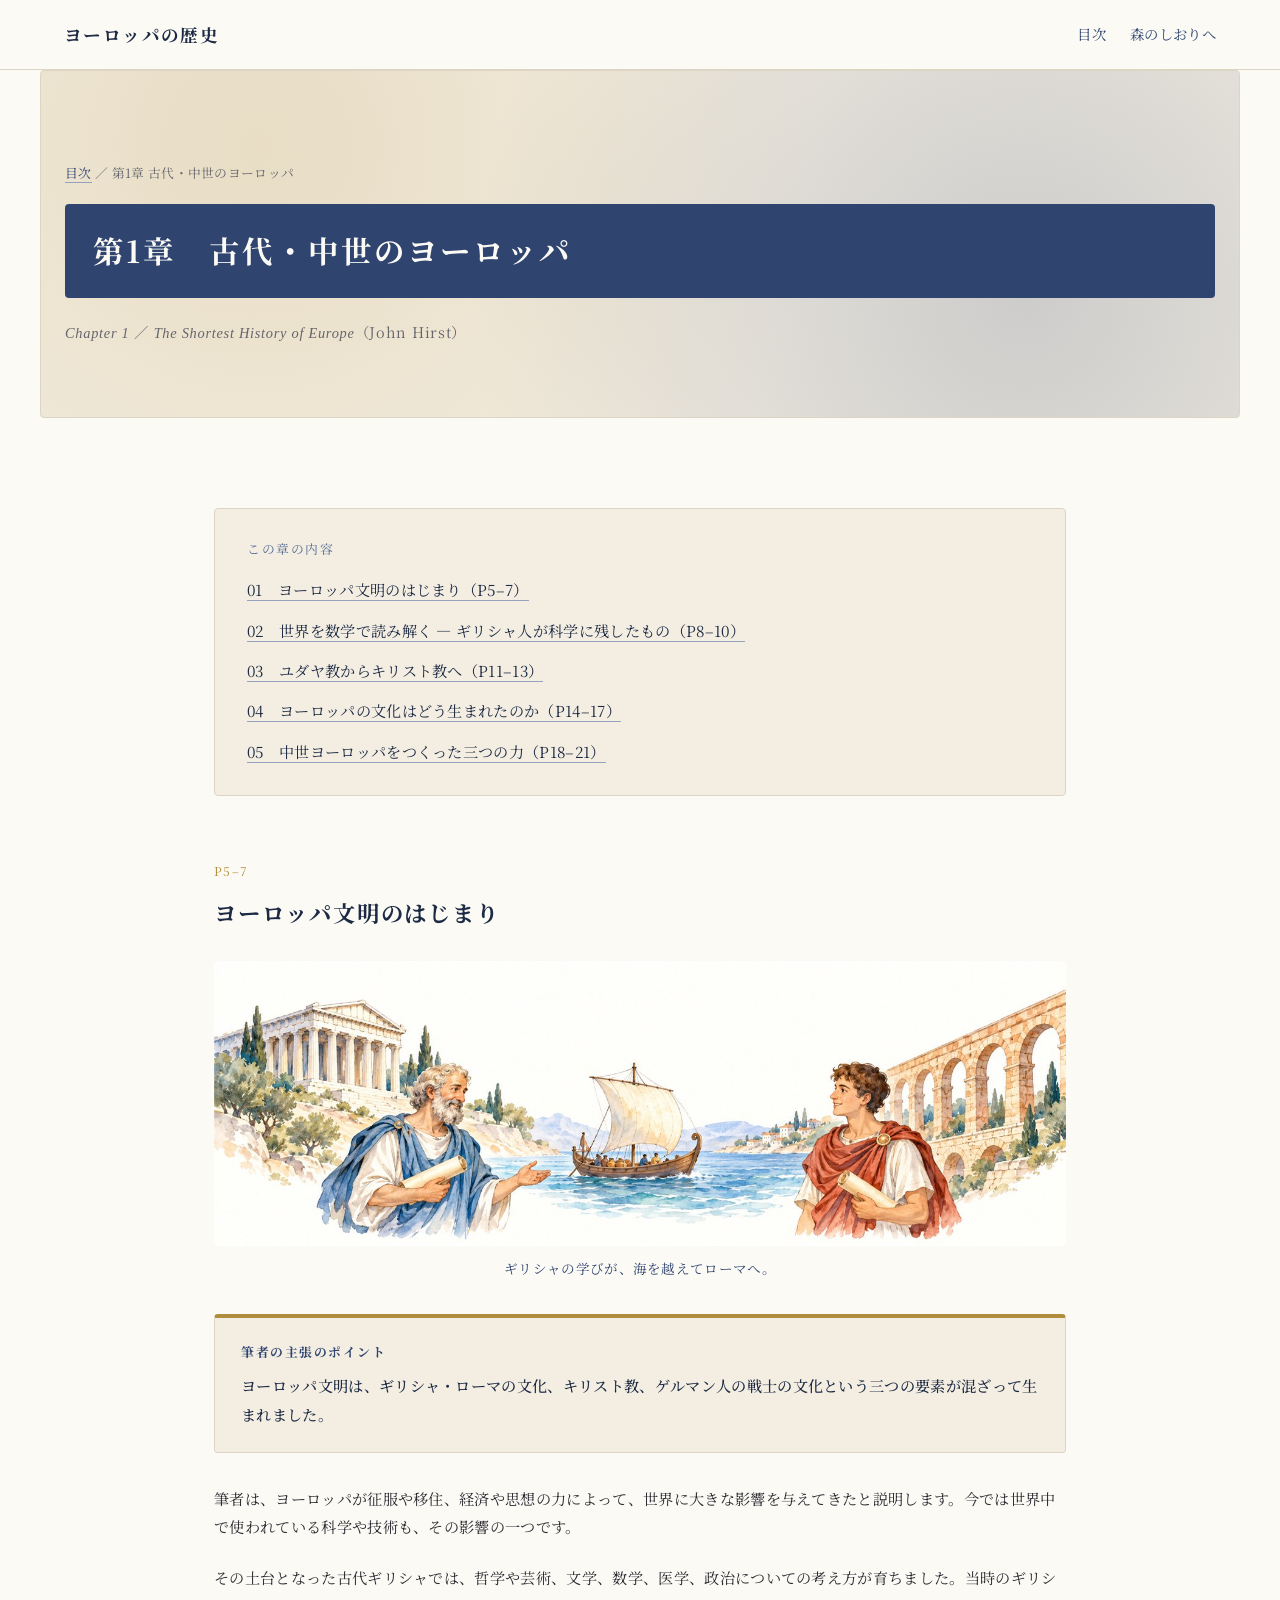
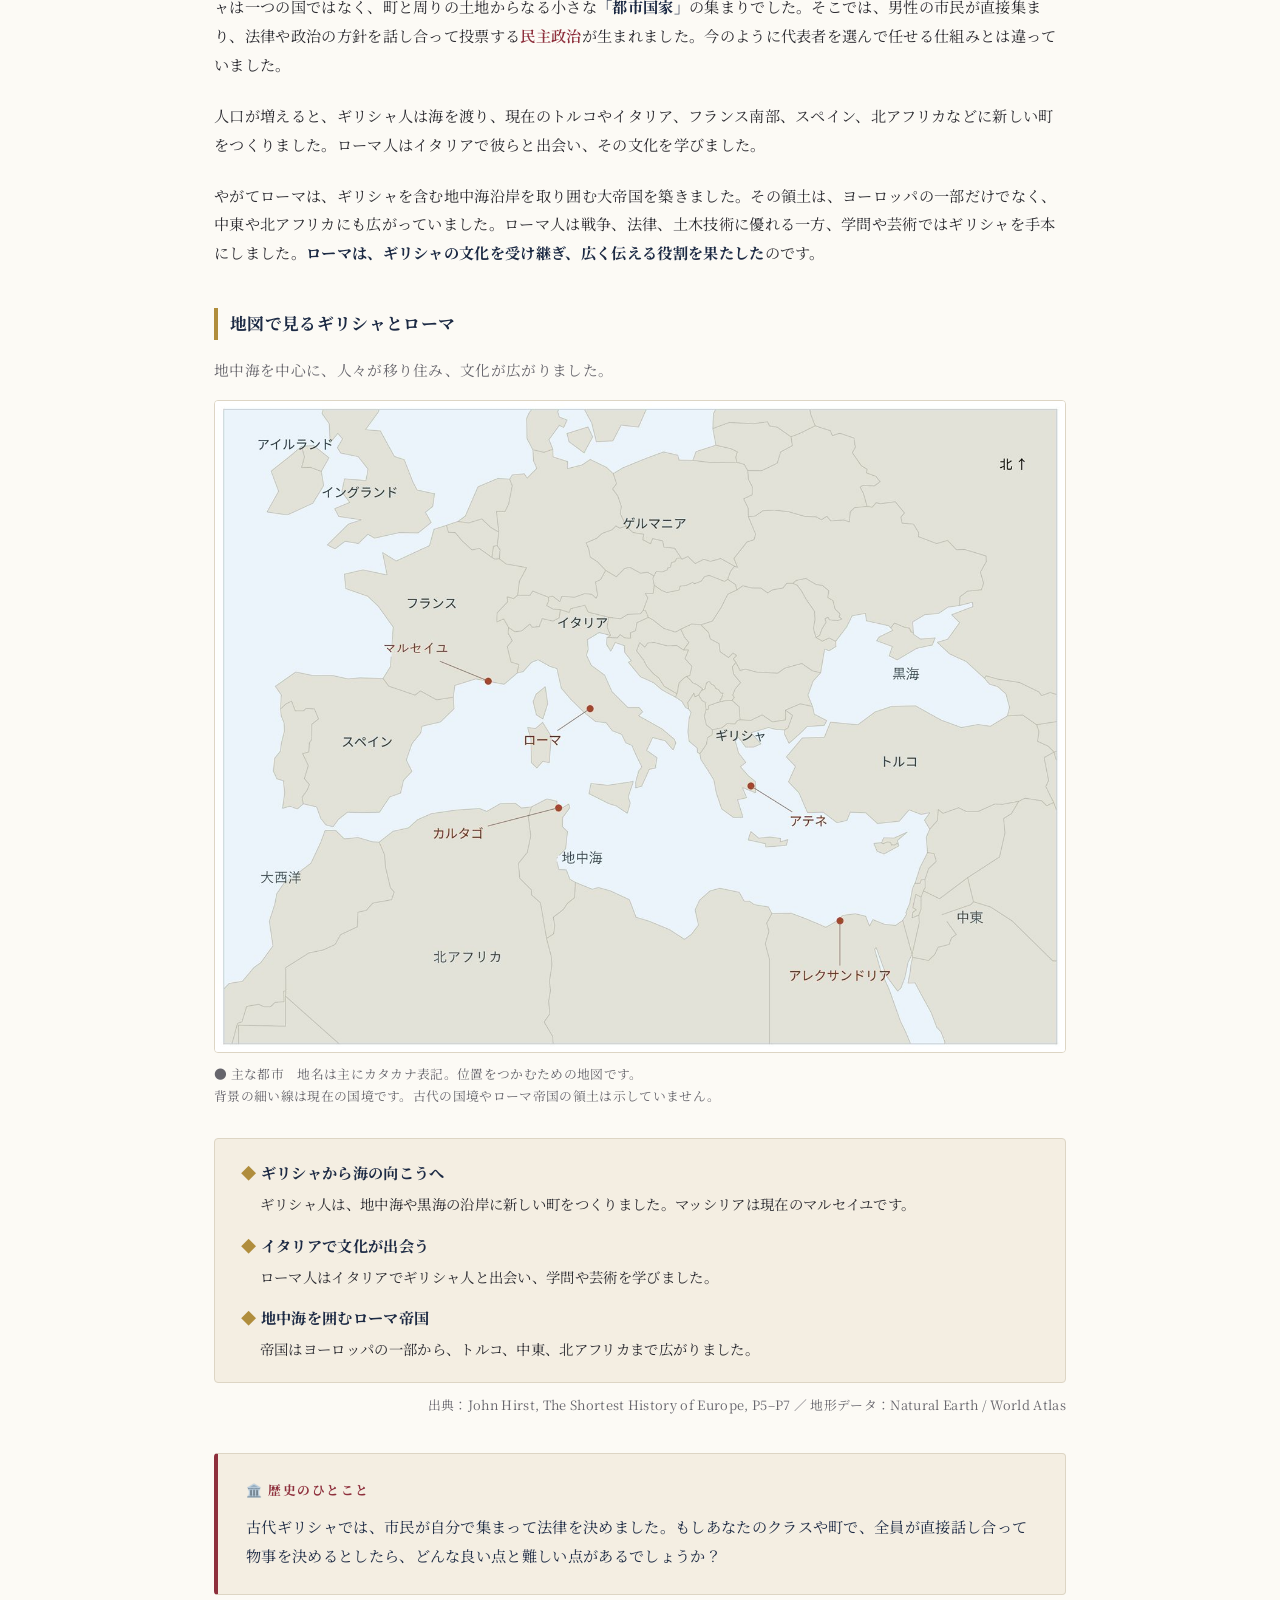
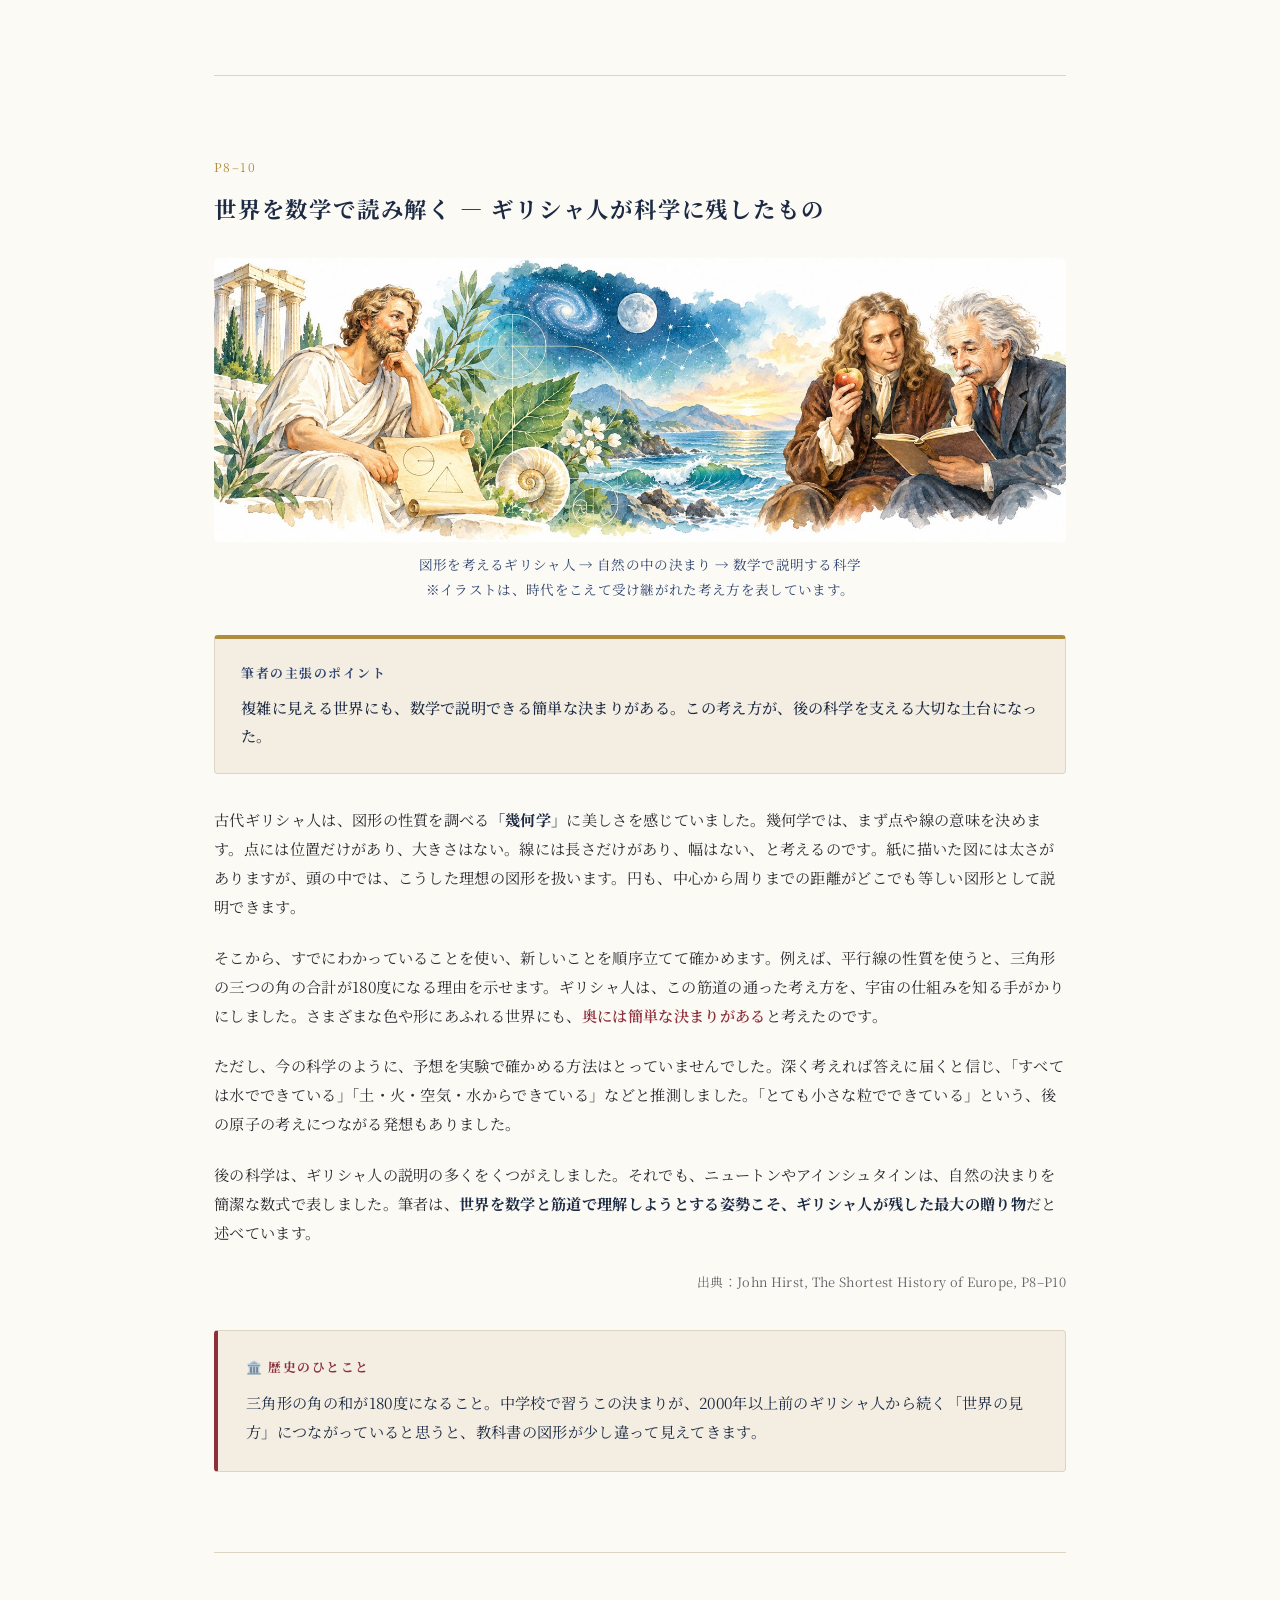
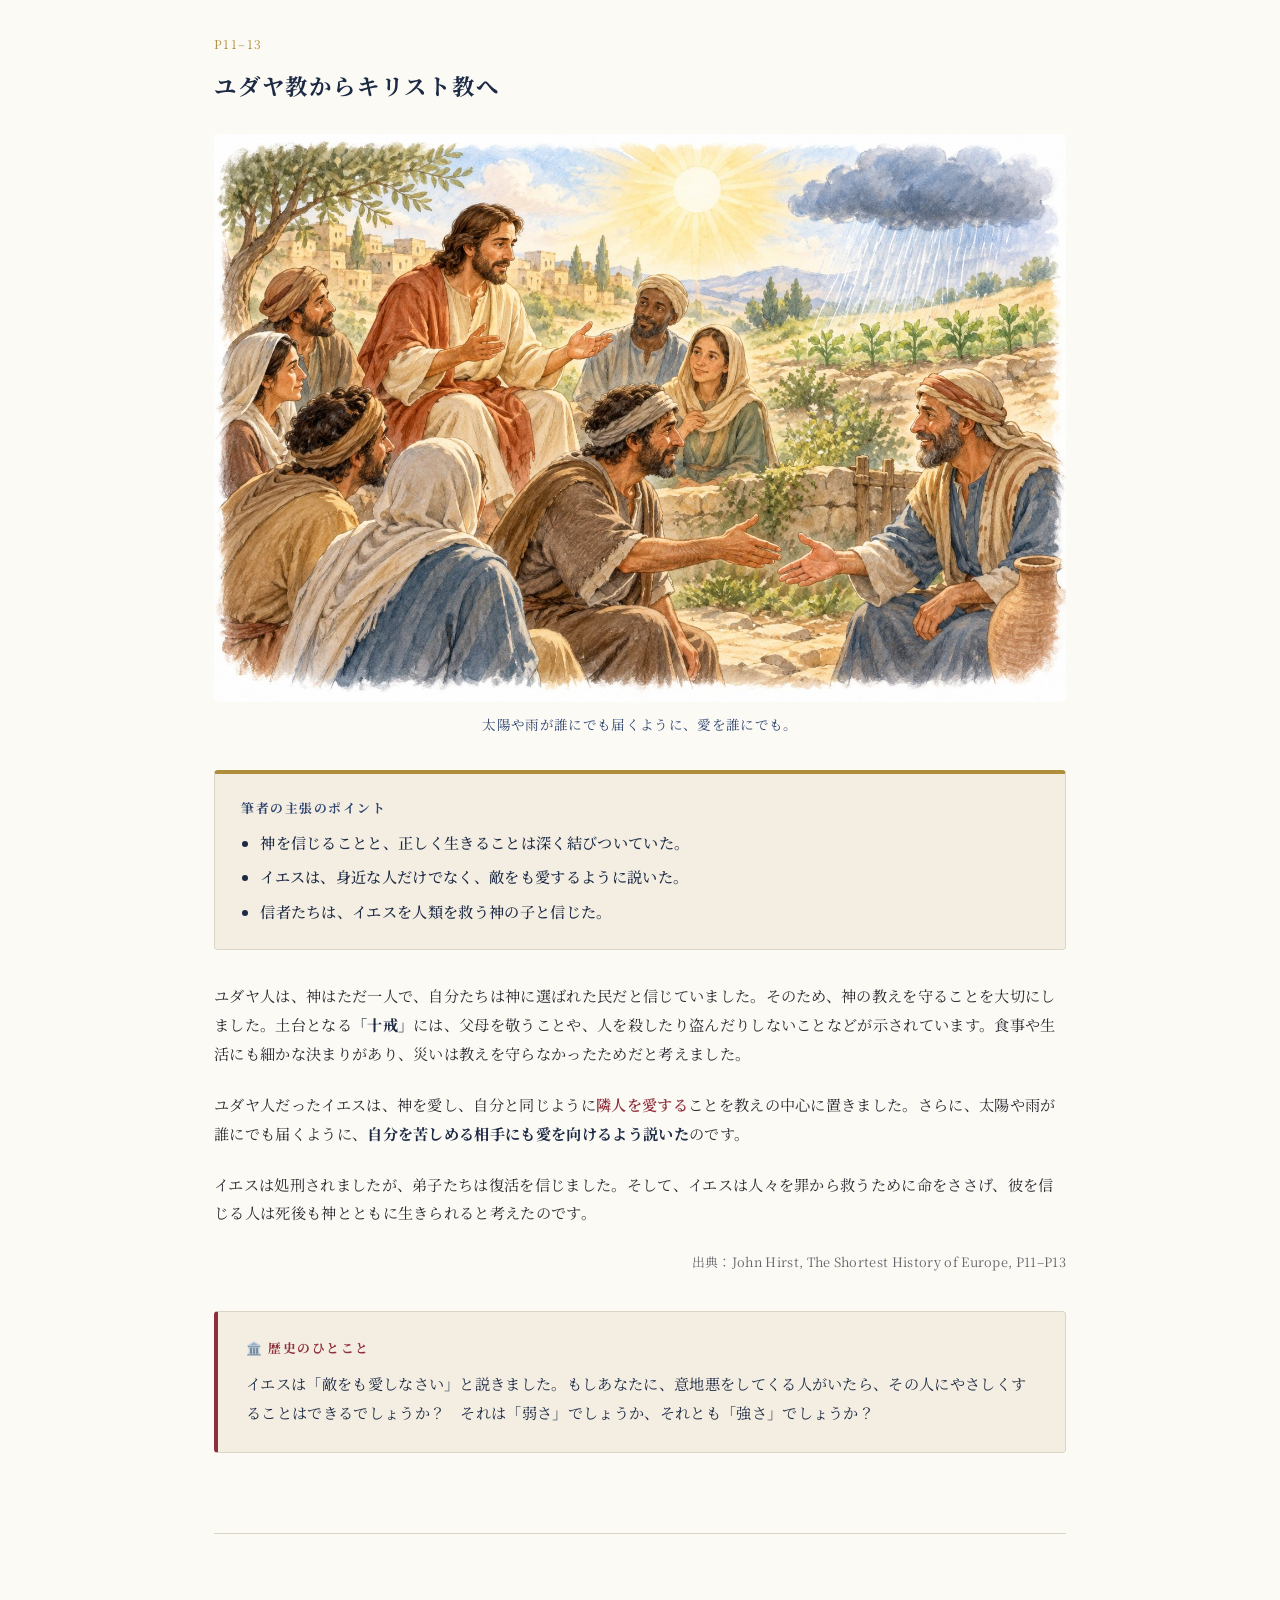
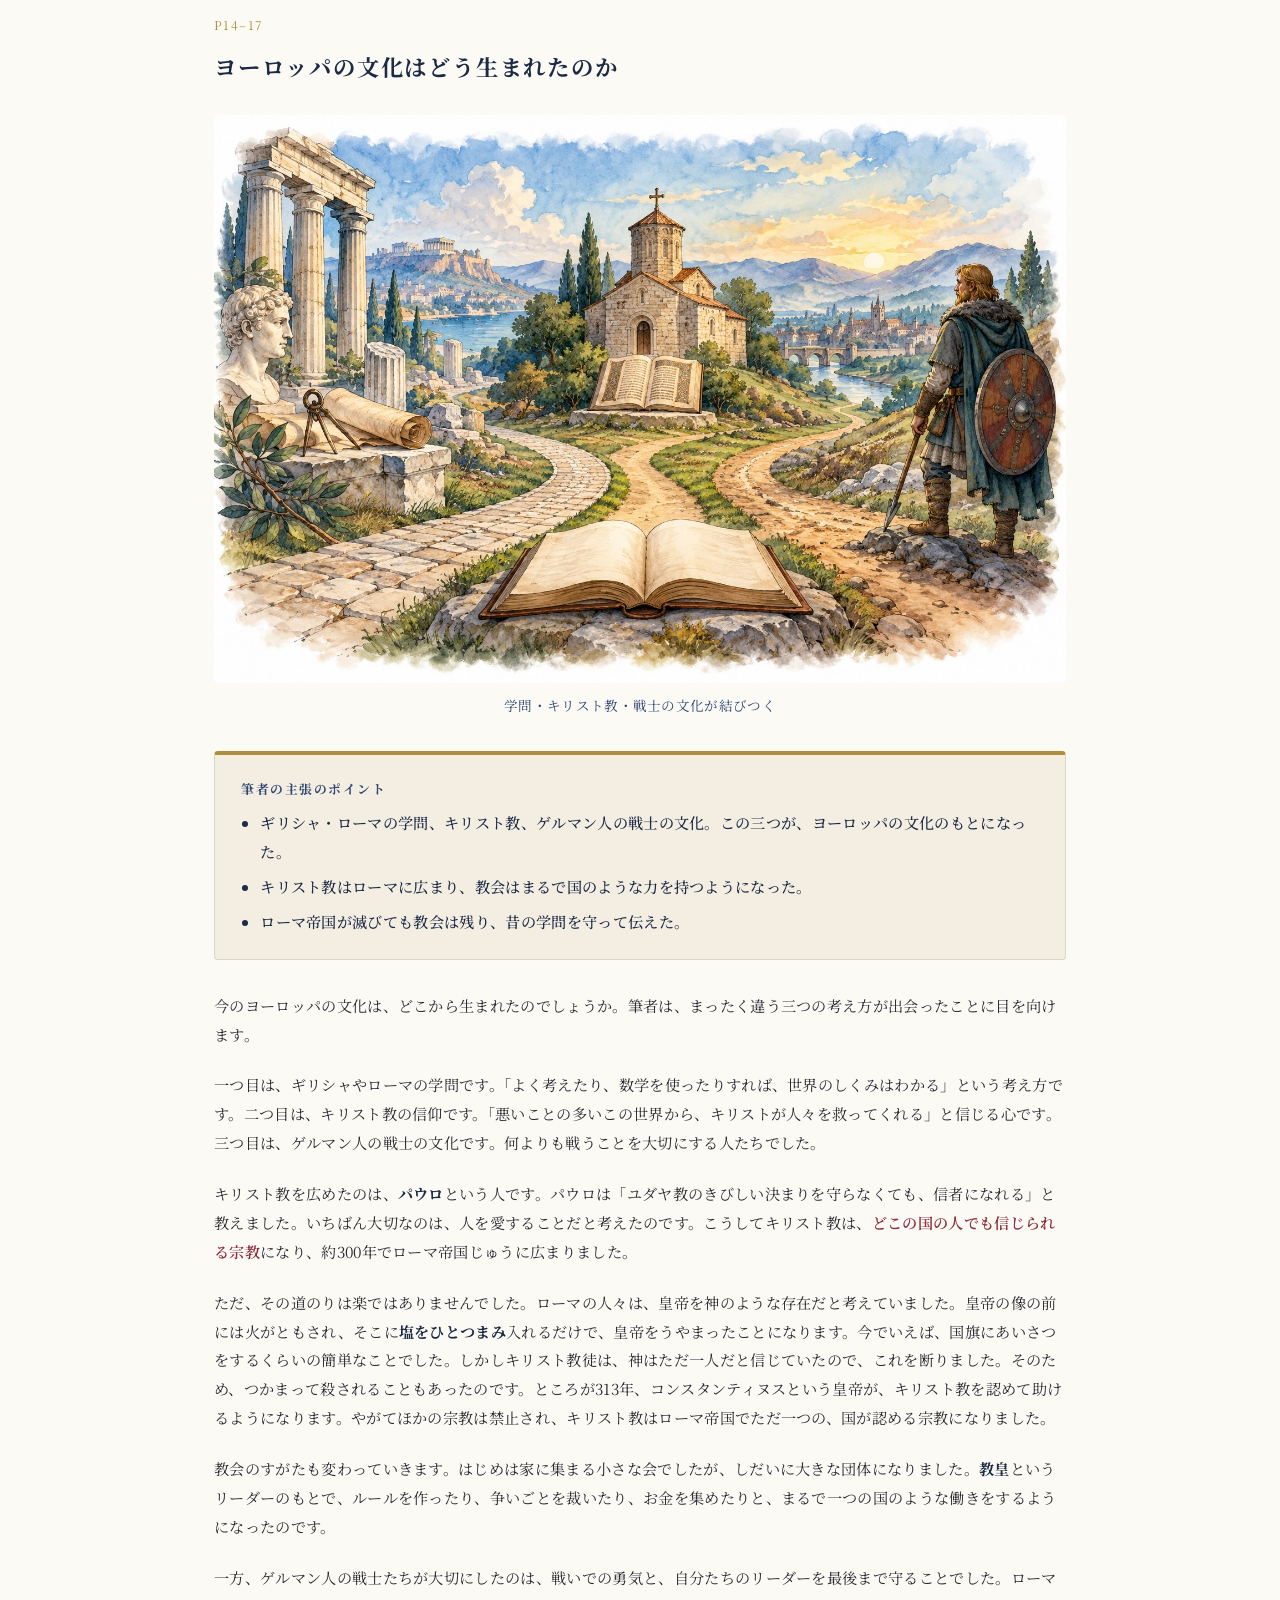
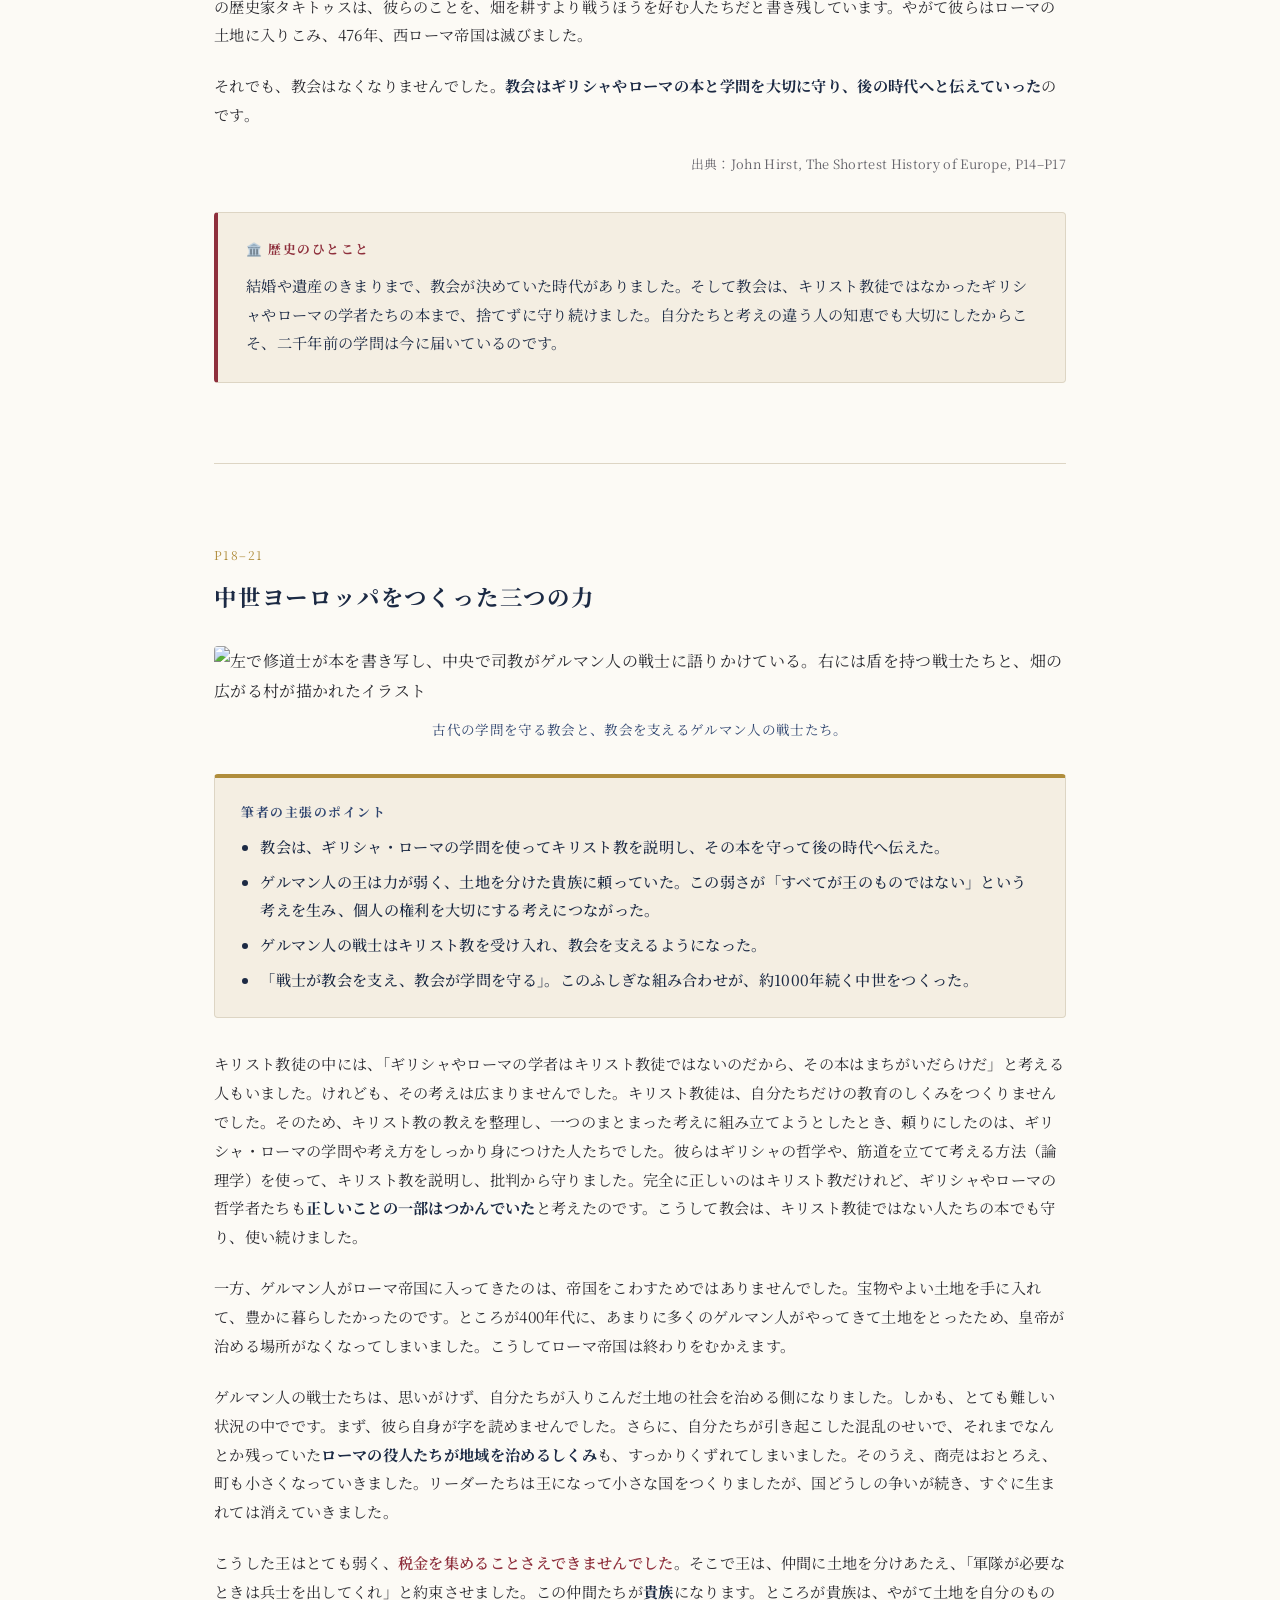
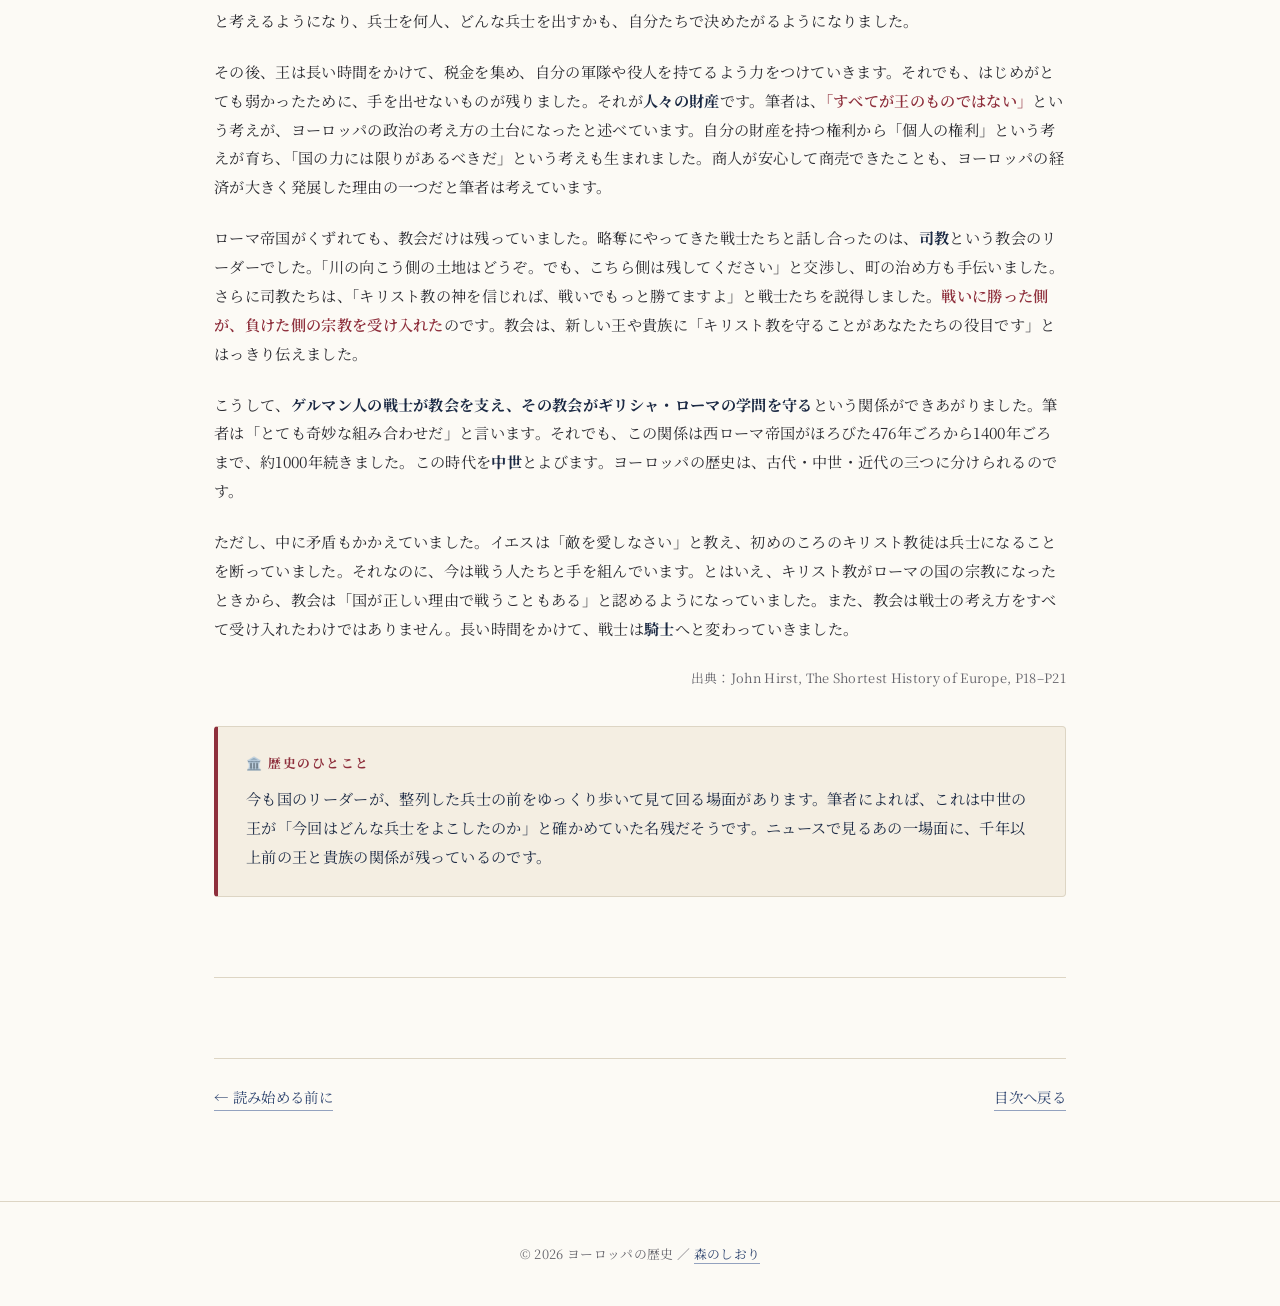
==== commit 9928f9df: "Add files via upload" ====
--- a/chapter1.html
+++ b/chapter1.html
@@ -38,6 +38,7 @@
           <li><a href="#greek-science">02　世界を数学で読み解く ― ギリシャ人が科学に残したもの（P8–10）</a></li>
           <li><a href="#judaism-christianity">03　ユダヤ教からキリスト教へ（P11–13）</a></li>
           <li><a href="#culture-roots">04　ヨーロッパの文化はどう生まれたのか（P14–17）</a></li>
+          <li><a href="#three-powers">05　中世ヨーロッパをつくった三つの力（P18–21）</a></li>
         </ul>
       </nav>
 
@@ -190,6 +191,46 @@
         </aside>
       </article>
 
+      <article class="post" id="three-powers">
+        <div class="post-header">
+          <p class="post-category">P18–21</p>
+          <h2>中世ヨーロッパをつくった三つの力</h2>
+        </div>
+
+        <figure class="post-photo">
+          <img src="images/church-and-warriors.jpg" alt="左で修道士が本を書き写し、中央で司教がゲルマン人の戦士に語りかけている。右には盾を持つ戦士たちと、畑の広がる村が描かれたイラスト">
+          <figcaption>古代の学問を守る教会と、教会を支えるゲルマン人の戦士たち。</figcaption>
+        </figure>
+
+        <div class="point">
+          <p class="point-title">筆者の主張のポイント</p>
+          <ul>
+            <li>教会は、ギリシャ・ローマの学問を使ってキリスト教を説明し、その本を守って後の時代へ伝えた。</li>
+            <li>ゲルマン人の王は力が弱く、土地を分けた貴族に頼っていた。この弱さが「すべてが王のものではない」という考えを生み、個人の権利を大切にする考えにつながった。</li>
+            <li>ゲルマン人の戦士はキリスト教を受け入れ、教会を支えるようになった。</li>
+            <li>「戦士が教会を支え、教会が学問を守る」。このふしぎな組み合わせが、約1000年続く中世をつくった。</li>
+          </ul>
+        </div>
+
+        <div class="post-body">
+          <p>キリスト教徒の中には、「ギリシャやローマの学者はキリスト教徒ではないのだから、その本はまちがいだらけだ」と考える人もいました。けれども、その考えは広まりませんでした。キリスト教徒は、自分たちだけの教育のしくみをつくりませんでした。そのため、キリスト教の教えを整理し、一つのまとまった考えに組み立てようとしたとき、頼りにしたのは、ギリシャ・ローマの学問や考え方をしっかり身につけた人たちでした。彼らはギリシャの哲学や、筋道を立てて考える方法（論理学）を使って、キリスト教を説明し、批判から守りました。完全に正しいのはキリスト教だけれど、ギリシャやローマの哲学者たちも<strong>正しいことの一部はつかんでいた</strong>と考えたのです。こうして教会は、キリスト教徒ではない人たちの本でも守り、使い続けました。</p>
+          <p>一方、ゲルマン人がローマ帝国に入ってきたのは、帝国をこわすためではありませんでした。宝物やよい土地を手に入れて、豊かに暮らしたかったのです。ところが400年代に、あまりに多くのゲルマン人がやってきて土地をとったため、皇帝が治める場所がなくなってしまいました。こうしてローマ帝国は終わりをむかえます。</p>
+          <p>ゲルマン人の戦士たちは、思いがけず、自分たちが入りこんだ土地の社会を治める側になりました。しかも、とても難しい状況の中でです。まず、彼ら自身が字を読めませんでした。さらに、自分たちが引き起こした混乱のせいで、それまでなんとか残っていた<strong>ローマの役人たちが地域を治めるしくみ</strong>も、すっかりくずれてしまいました。そのうえ、商売はおとろえ、町も小さくなっていきました。リーダーたちは王になって小さな国をつくりましたが、国どうしの争いが続き、すぐに生まれては消えていきました。</p>
+          <p>こうした王はとても弱く、<span class="accent">税金を集めることさえできませんでした</span>。そこで王は、仲間に土地を分けあたえ、「軍隊が必要なときは兵士を出してくれ」と約束させました。この仲間たちが<strong>貴族</strong>になります。ところが貴族は、やがて土地を自分のものと考えるようになり、兵士を何人、どんな兵士を出すかも、自分たちで決めたがるようになりました。</p>
+          <p>その後、王は長い時間をかけて、税金を集め、自分の軍隊や役人を持てるよう力をつけていきます。それでも、はじめがとても弱かったために、手を出せないものが残りました。それが<strong>人々の財産</strong>です。筆者は、<span class="accent">「すべてが王のものではない」</span>という考えが、ヨーロッパの政治の考え方の土台になったと述べています。自分の財産を持つ権利から「個人の権利」という考えが育ち、「国の力には限りがあるべきだ」という考えも生まれました。商人が安心して商売できたことも、ヨーロッパの経済が大きく発展した理由の一つだと筆者は考えています。</p>
+          <p>ローマ帝国がくずれても、教会だけは残っていました。略奪にやってきた戦士たちと話し合ったのは、<strong>司教</strong>という教会のリーダーでした。「川の向こう側の土地はどうぞ。でも、こちら側は残してください」と交渉し、町の治め方も手伝いました。さらに司教たちは、「キリスト教の神を信じれば、戦いでもっと勝てますよ」と戦士たちを説得しました。<span class="accent">戦いに勝った側が、負けた側の宗教を受け入れた</span>のです。教会は、新しい王や貴族に「キリスト教を守ることがあなたたちの役目です」とはっきり伝えました。</p>
+          <p>こうして、<strong>ゲルマン人の戦士が教会を支え、その教会がギリシャ・ローマの学問を守る</strong>という関係ができあがりました。筆者は「とても奇妙な組み合わせだ」と言います。それでも、この関係は西ローマ帝国がほろびた476年ごろから1400年ごろまで、約1000年続きました。この時代を<strong>中世</strong>とよびます。ヨーロッパの歴史は、古代・中世・近代の三つに分けられるのです。</p>
+          <p>ただし、中に矛盾もかかえていました。イエスは「敵を愛しなさい」と教え、初めのころのキリスト教徒は兵士になることを断っていました。それなのに、今は戦う人たちと手を組んでいます。とはいえ、キリスト教がローマの国の宗教になったときから、教会は「国が正しい理由で戦うこともある」と認めるようになっていました。また、教会は戦士の考え方をすべて受け入れたわけではありません。長い時間をかけて、戦士は<strong>騎士</strong>へと変わっていきました。</p>
+        </div>
+
+        <p class="source-note">出典：John Hirst, The Shortest History of Europe, P18–P21</p>
+
+        <aside class="note">
+          <p class="note-title">🏛️ 歴史のひとこと</p>
+          <p>今も国のリーダーが、整列した兵士の前をゆっくり歩いて見て回る場面があります。筆者によれば、これは中世の王が「今回はどんな兵士をよこしたのか」と確かめていた名残だそうです。ニュースで見るあの一場面に、千年以上前の王と貴族の関係が残っているのです。</p>
+        </aside>
+      </article>
+
       <nav class="chapter-nav">
         <a href="intro.html">← 読み始める前に</a>
         <a href="index.html#chapters">目次へ戻る</a>
